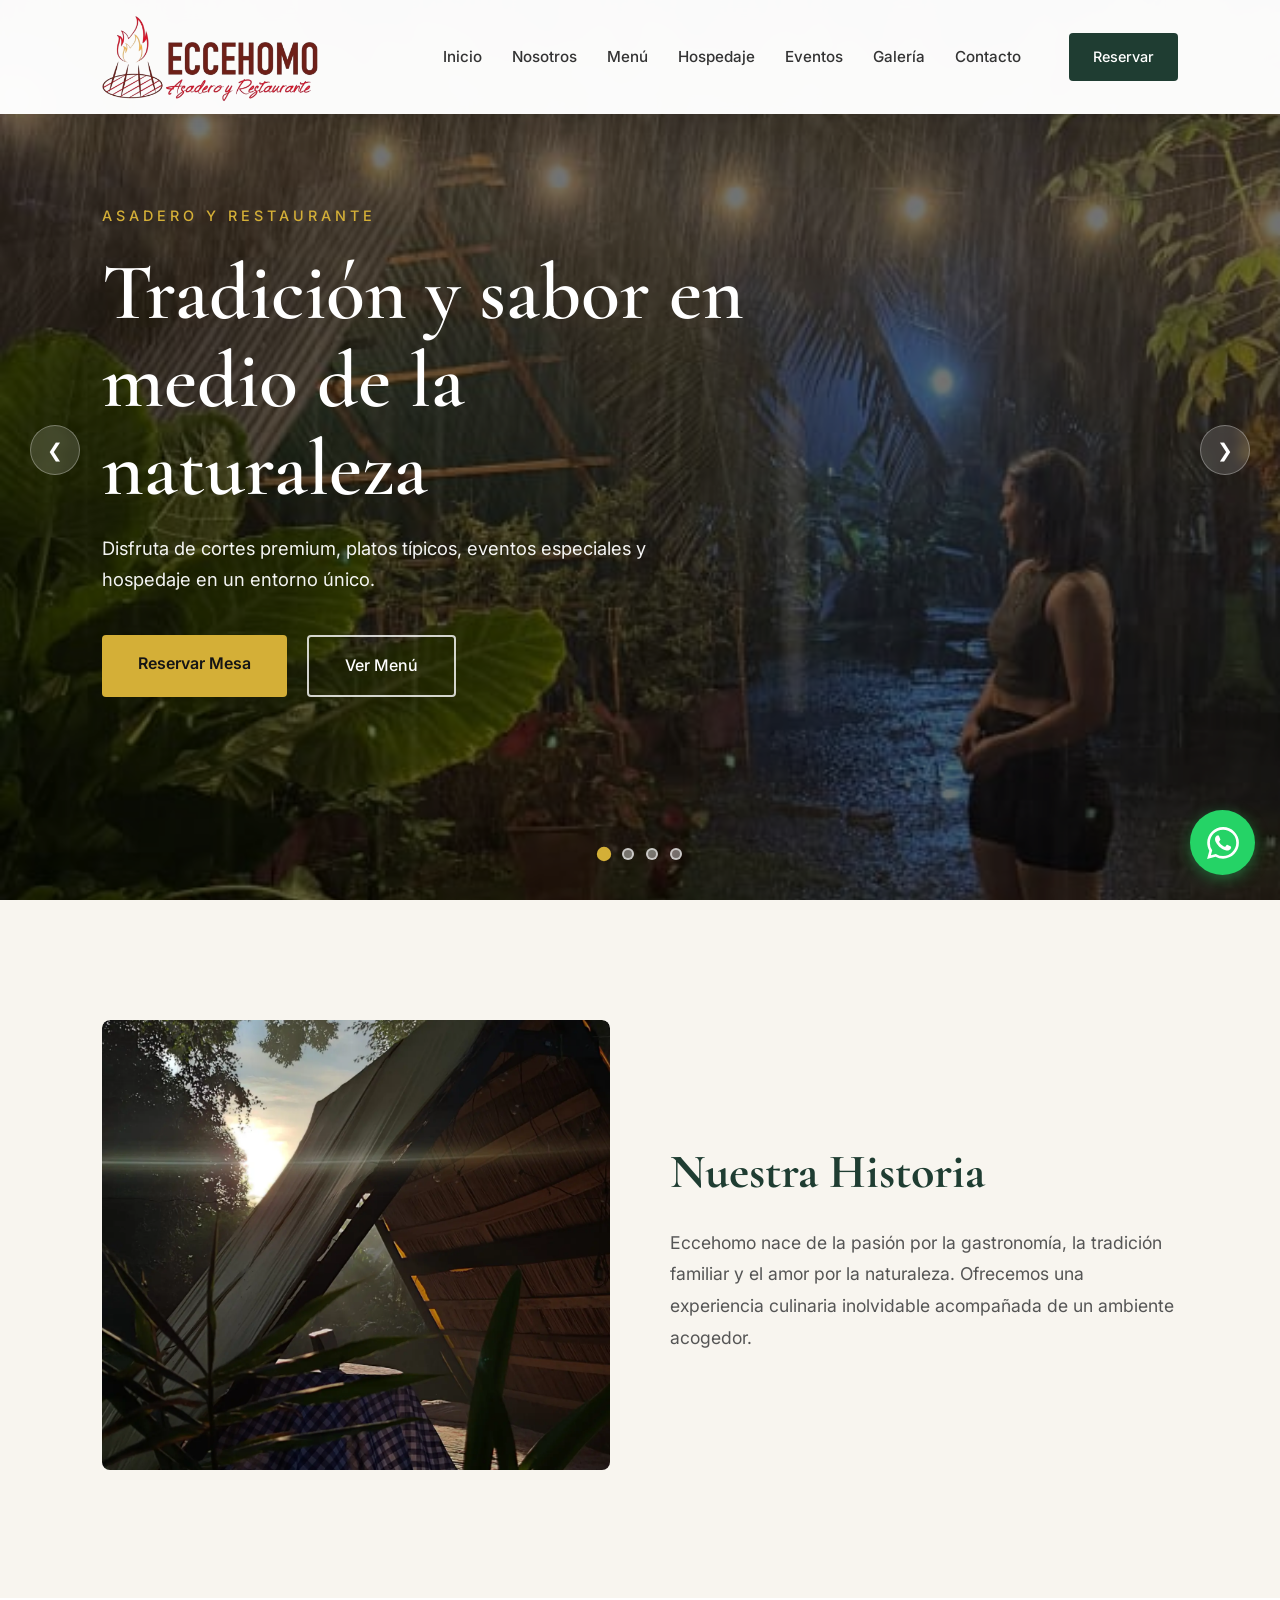
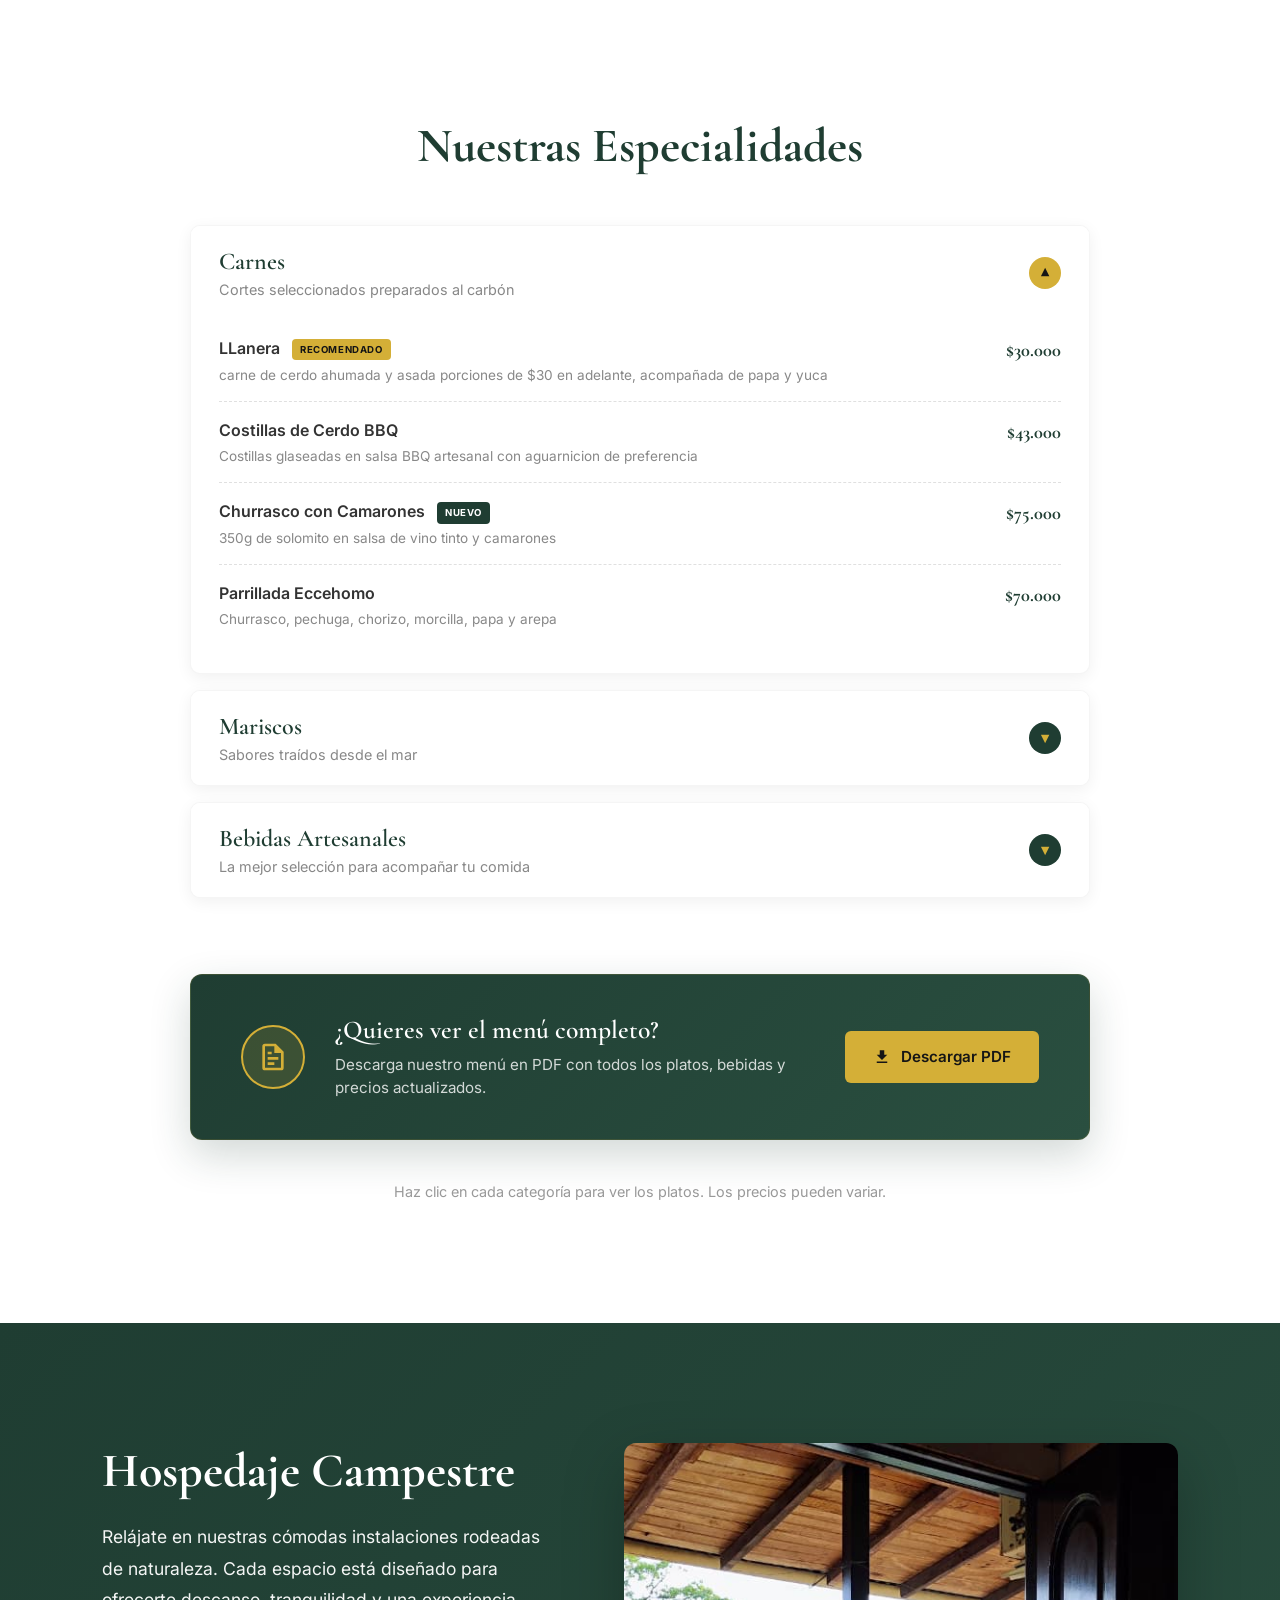
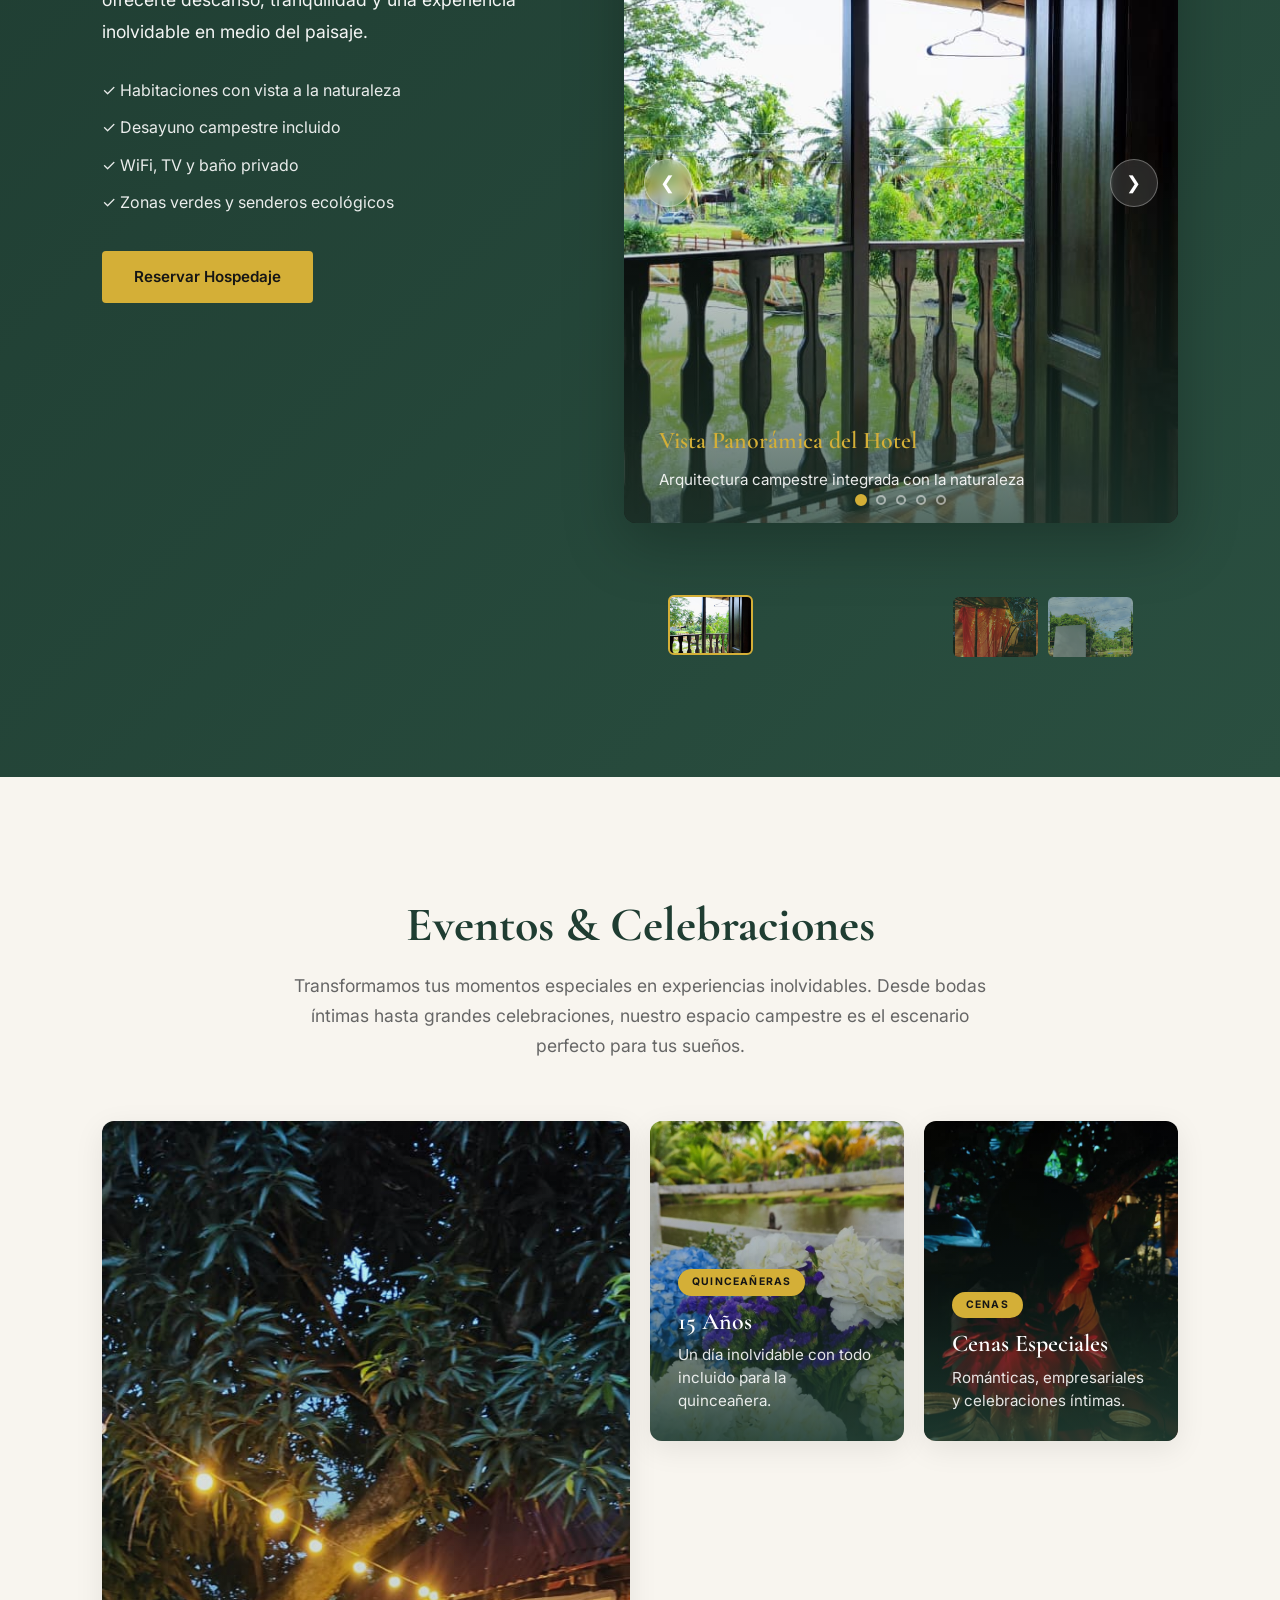
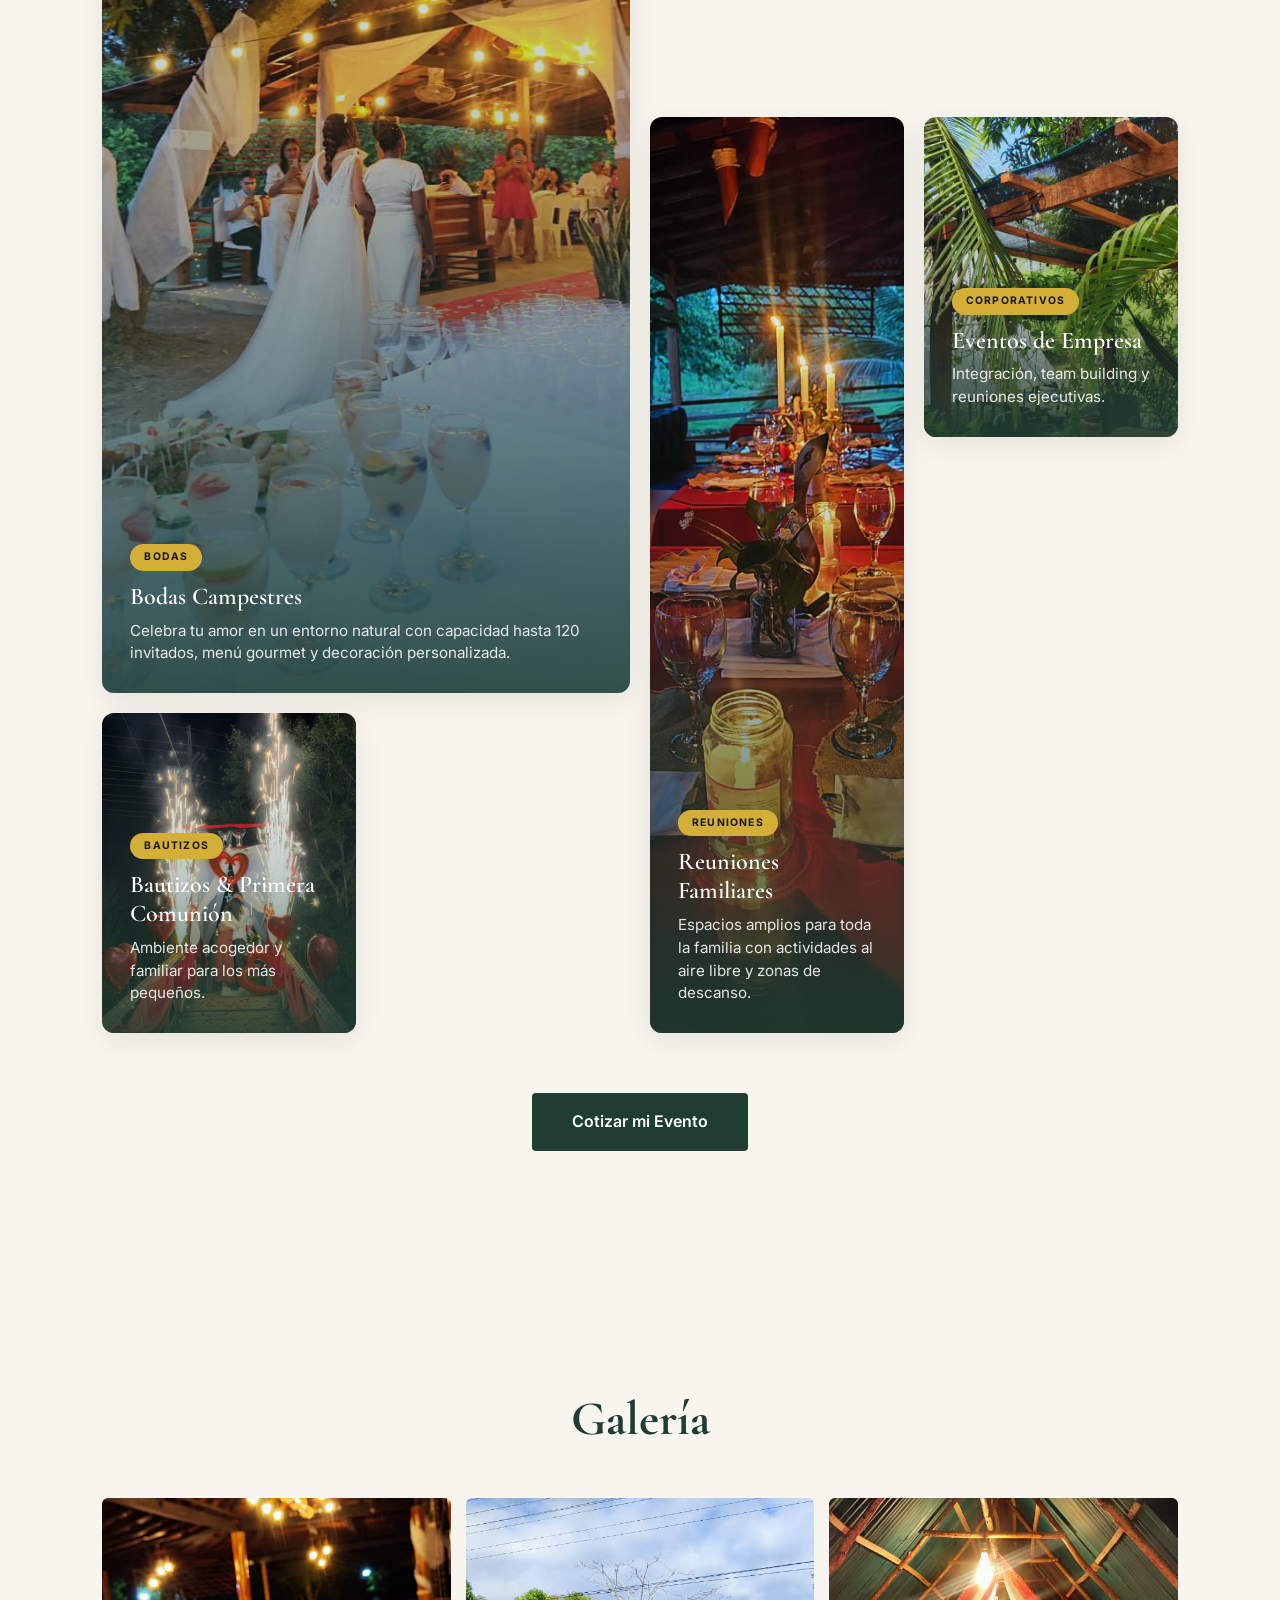
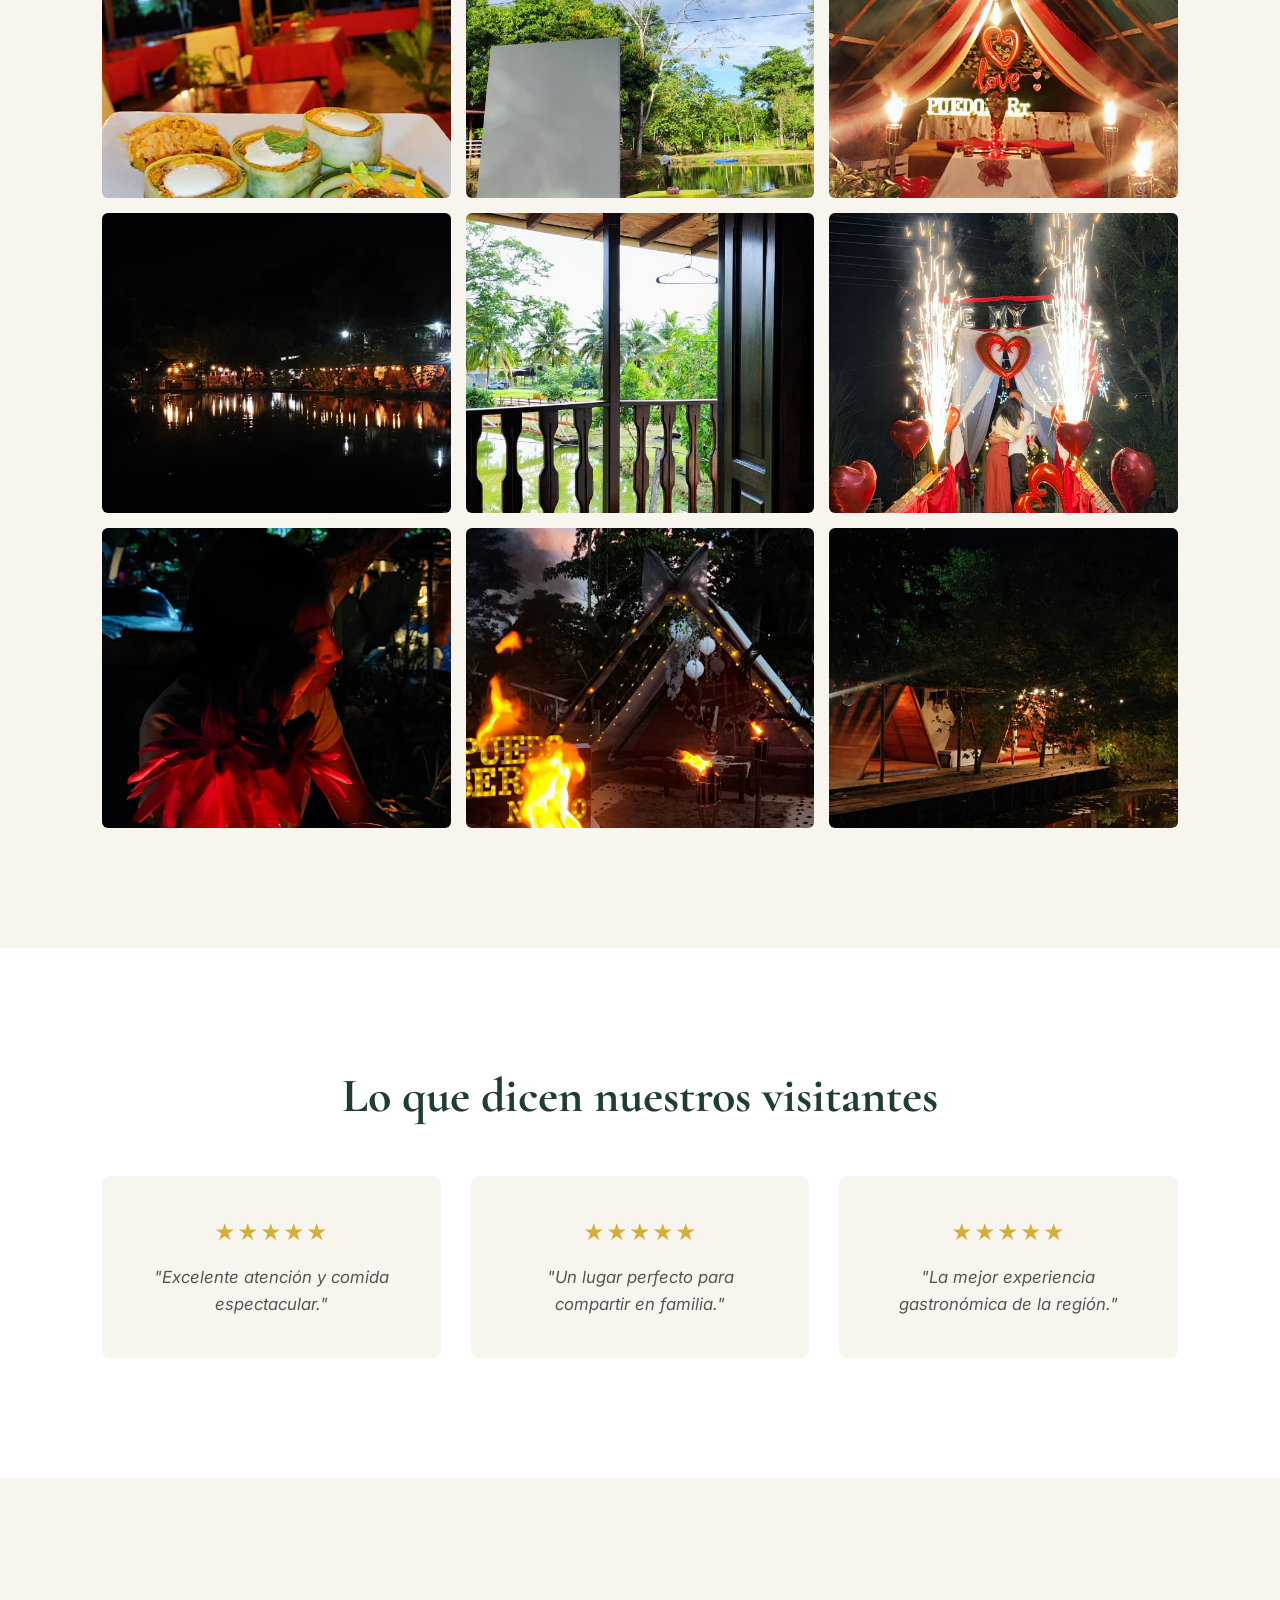
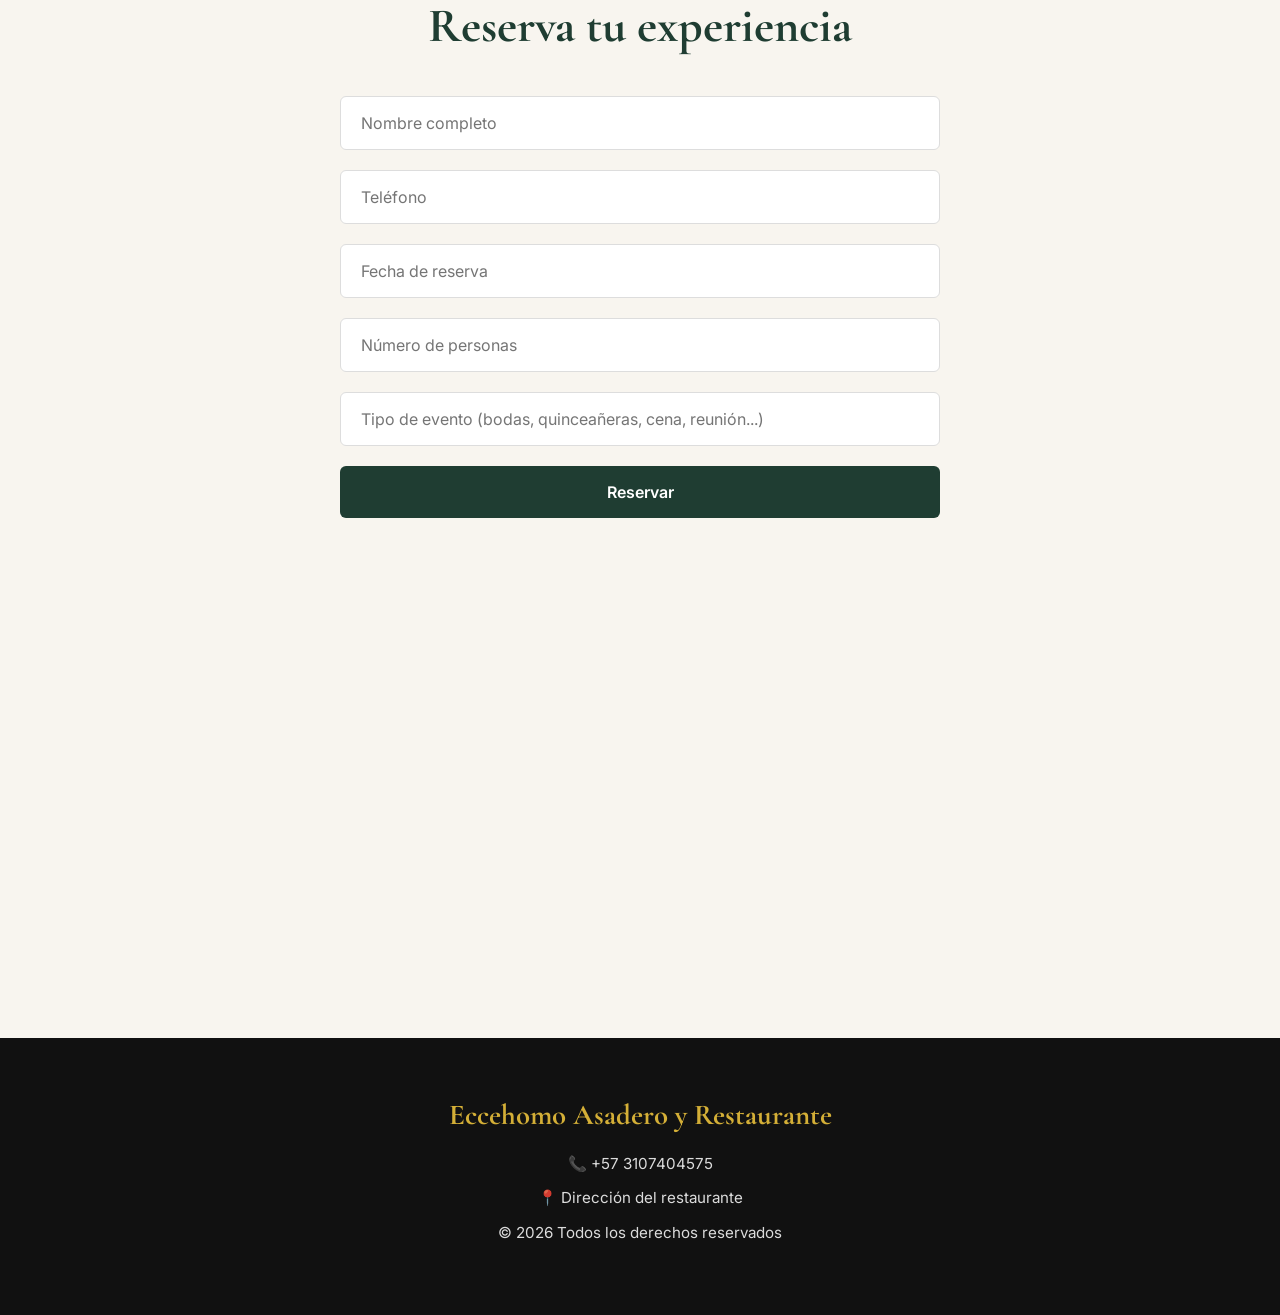
==== index.html @ f900ffe3 "incorporacion de complementos de dise;o" ====
<!DOCTYPE html>
<html lang="es">

<head>

    <meta charset="UTF-8">
    <meta name="viewport" content="width=device-width, initial-scale=1.0">

    <title>Eccehomo Asadero y Restaurante</title>

    <meta name="description" content="Restaurante campestre, hospedaje, eventos y gastronomía premium en Eccehomo.">

    <link rel="preconnect" href="https://fonts.googleapis.com">

    <link
        href="https://fonts.googleapis.com/css2?family=Cormorant+Garamond:wght@500;600;700&family=Inter:wght@300;400;500;600&display=swap"
        rel="stylesheet">

    <link rel="stylesheet" href="css/style.css">

    <base target="_blank">
</head>

<body>

    <header>

        <nav class="navbar">

            <div class="logo">
                <a href="index.html">
                <img src="imagenes/logo2.png" alt="Eccehomo">
            </div>

            <!-- Botón hamburguesa para móvil -->
            <button class="menu-toggle" id="menuToggle" aria-label="Abrir menú">
                <span></span>
                <span></span>
                <span></span>
            </button>

            <ul class="menu" id="menu">
                <li><a href="#inicio">Inicio</a></li>
                <li><a href="#nosotros">Nosotros</a></li>
                <li><a href="#menu-section">Menú</a></li>
                <li><a href="#hospedaje">Hospedaje</a></li>
                <li><a href="#eventos">Eventos</a></li> <!-- NUEVO -->
                <li><a href="#galeria">Galería</a></li>
                <li><a href="#contacto">Contacto</a></li>
            </ul>

            <a href="#reservas" class="btn-reserva">
                Reservar
            </a>

        </nav>

    </header>

    <section id="inicio" class="hero">

        <!-- Carrusel de fondo -->
        <div class="hero-carousel" id="heroCarousel">
            <div class="carousel-slide active" style="background-image: url('imagenes/stecy.jpeg');"></div>
            <div class="carousel-slide" style="background-image: url('imagenes/negocio_noche.jpeg');"></div>
            <div class="carousel-slide" style="background-image: url('imagenes/picni1.jpeg');"></div>
            <div class="carousel-slide" style="background-image: url('imagenes/picnic.jpeg');"></div>

            <!-- Overlay oscuro -->
            <div class="overlay"></div>

            <!-- Controles del carrusel -->
            <button class="carousel-control carousel-prev" id="carouselPrev" aria-label="Anterior">&#10094;</button>
            <button class="carousel-control carousel-next" id="carouselNext" aria-label="Siguiente">&#10095;</button>

            <!-- Indicadores (dots) -->
            <div class="carousel-dots" id="carouselDots"></div>
        </div>

        <div class="hero-content">

            <span>ASADERO Y RESTAURANTE</span>

            <h1>
                Tradición y sabor
                en medio de la naturaleza
            </h1>

            <p>
                Disfruta de cortes premium, platos típicos,
                eventos especiales y hospedaje en un entorno único.
            </p>

            <div class="hero-buttons">

                <a href="#reservas" class="btn-primary">
                    Reservar Mesa
                </a>

                <a href="#menu-section" class="btn-secondary">
                    Ver Menú
                </a>

            </div>

        </div>

    </section>

    <section id="nosotros" class="about reveal">

        <div class="container">

            <div class="about-image">
                <img src="imagenes/historia1.webp" alt="Instalaciones del restaurante Eccehomo">
            </div>

            <div class="about-text">

                <h2>Nuestra Historia</h2>

                <p>
                    Eccehomo nace de la pasión por la gastronomía,
                    la tradición familiar y el amor por la naturaleza.
                    Ofrecemos una experiencia culinaria inolvidable
                    acompañada de un ambiente acogedor.
                </p>

            </div>

        </div>

    </section>

    <section id="menu-section" class="specialties reveal">

        <h2>Nuestras Especialidades</h2>

        <div class="accordion-container">

            <!-- CARNES -->
            <div class="accordion-item active" data-accordion>
                <button class="accordion-header">
                    <div class="accordion-title-group">
                        <h3> Carnes</h3>
                        <p>Cortes seleccionados preparados al carbón</p>
                    </div>
                    <div class="accordion-icon">▼</div>
                </button>
                <div class="accordion-body">
                    <ul class="dish-list">
                        <li class="dish-item">
                            <div>
                                <span class="dish-name">LLanera <span
                                        class="badge recommended">Recomendado</span></span>
                                <span class="dish-desc">carne de cerdo ahumada y asada porciones de $30 en adelante, acompañada de papa y yuca</span>
                            </div>
                            <span class="dish-price">$30.000</span>
                        </li>
                        <li class="dish-item">
                            <div>
                                <span class="dish-name">Costillas de Cerdo BBQ</span>
                                <span class="dish-desc">Costillas glaseadas en salsa BBQ artesanal con aguarnicion de preferencia</span>
                            </div>
                            <span class="dish-price">$43.000</span>
                        </li>
                        <li class="dish-item">
                            <div>
                                <span class="dish-name">Churrasco con Camarones <span class="badge new">Nuevo</span></span>
                                <span class="dish-desc">350g de solomito en salsa de vino tinto y camarones</span>
                            </div>
                            <span class="dish-price">$75.000</span>
                        </li>
                        <li class="dish-item">
                            <div>
                                <span class="dish-name">Parrillada Eccehomo</span>
                                <span class="dish-desc">Churrasco, pechuga, chorizo, morcilla, papa y arepa</span>
                            </div>
                            <span class="dish-price">$70.000</span>
                        </li>
                    </ul>
                </div>
            </div>

            <!-- MARISCOS -->
            <div class="accordion-item" data-accordion>
                <button class="accordion-header">
                    <div class="accordion-title-group">
                        <h3> Mariscos</h3>
                        <p>Sabores traídos desde el mar</p>
                    </div>
                    <div class="accordion-icon">▼</div>
                </button>
                <div class="accordion-body">
                    <ul class="dish-list">
                        <li class="dish-item">
                            <div>
                                <span class="dish-name">Cazuela de Mariscos <span
                                        class="badge recommended">Recomendado</span></span>
                                <span class="dish-desc">Camarón, pulpo, calamares en salsa de coco y curry</span>
                            </div>
                            <span class="dish-price">$60.000</span>
                        </li>
                        <li class="dish-item">
                            <div>
                                <span class="dish-name">Mixtos del Mar</span>
                                <span class="dish-desc">Posta de pescado en salsa marinera acompañada con camaron</span>
                            </div>
                            <span class="dish-price">$69.000</span>
                        </li>
                        <li class="dish-item">
                            <div>
                                <span class="dish-name">Langosta con Camarones</span>
                                <span class="dish-desc">Langosta y camarones en salsa de ajo y hierbas</span>
                            </div>
                            <span class="dish-price">$105.000</span>
                        </li>
                    </ul>
                </div>
            </div>

            <!-- BEBIDAS -->
            <div class="accordion-item" data-accordion>
                <button class="accordion-header">
                    <div class="accordion-title-group">
                        <h3> Bebidas Artesanales</h3>
                        <p>La mejor selección para acompañar tu comida</p>
                    </div>
                    <div class="accordion-icon">▼</div>
                </button>
                <div class="accordion-body">
                    <ul class="dish-list">
                        <li class="dish-item">
                            <div>
                                <span class="dish-name">Limonada de Hierbabuena <span
                                        class="badge new">Nuevo</span></span>
                                <span class="dish-desc">Limón, hierbabuena fresca y con un toque citrico</span>
                            </div>
                            <span class="dish-price">$13.000</span>
                        </li>
                        <li class="dish-item">
                            <div>
                                <span class="dish-name">Jarra de Sangría Eccehomo</span>
                                <span class="dish-desc">Vino tinto, frutas tropicales y toque de canela</span>
                            </div>
                            <span class="dish-price">$60.000</span>
                        </li>
                        <li class="dish-item">
                            <div>
                                <span class="dish-name">Piña Colada</span>
                                <span class="dish-desc">coctel tropical con piña y crema de coco</span>
                            </div>
                            <span class="dish-price">$30.000</span>
                        </li>
                        <li class="dish-item">
                            <div>
                                <span class="dish-name">Jugo Natural en Agua / Leche</span>
                                <span class="dish-desc">Mora, lulo, maracuyá o mango</span>
                            </div>
                            <span class="dish-price">$10.000</span>
                        </li>
                    </ul>
                </div>
            </div>
                  <!-- DESCARGAR MENÚ PDF -->
        <div class="menu-download">
            <div class="menu-download-icon">
                <svg viewBox="0 0 24 24" xmlns="http://www.w3.org/2000/svg">
                    <path fill="currentColor" d="M14 2H6a2 2 0 0 0-2 2v16a2 2 0 0 0 2 2h12a2 2 0 0 0 2-2V8l-6-6zm4 18H6V4h7v5h5v11z"/>
                    <path fill="currentColor" d="M8 12h8v2H8zm0 4h5v2H8zm0-8h3v2H8z"/>
                </svg>
            </div>
            <div class="menu-download-text">
                <h3>¿Quieres ver el menú completo?</h3>
                <p>Descarga nuestro menú en PDF con todos los platos, bebidas y precios actualizados.</p>
            </div>
            <a href="documentos/Menú de comida_merged.pdf" class="btn-download" download>
                <svg viewBox="0 0 24 24" xmlns="http://www.w3.org/2000/svg">
                    <path fill="currentColor" d="M19 9h-4V3H9v6H5l7 7 7-7zM5 18v2h14v-2H5z"/>
                </svg>
                Descargar PDF
            </a>
        </div>

        <p class="menu-note"> Haz clic en cada categoría para ver los platos. Los precios pueden variar.</p>


        </div>
          
    </section>

    <section id="hospedaje" class="lodging reveal">

        <div class="lodging-content">

            <div class="lodging-text">
                <h2>Hospedaje Campestre</h2>
                <p>
                    Relájate en nuestras cómodas instalaciones rodeadas de naturaleza.
                    Cada espacio está diseñado para ofrecerte descanso, tranquilidad y una
                    experiencia inolvidable en medio del paisaje.
                </p>
                <ul class="lodging-features">
                    <li>✓ Habitaciones con vista a la naturaleza</li>
                    <li>✓ Desayuno campestre incluido</li>
                    <li>✓ WiFi, TV y baño privado</li>
                    <li>✓ Zonas verdes y senderos ecológicos</li>
                </ul>
                <a href="#reservas" class="btn-lodging">Reservar Hospedaje</a>
            </div>

            <!-- CARRUSEL DE HOSPEDAJE -->
            <div class="lodging-carousel-wrap">
                <div class="lodging-carousel" id="lodgingCarousel">

                    <div class="lodging-slide active" style="background-image: url('imagenes/cuarto.jpeg');">
                        <div class="lodging-caption">
                            <h4>Vista Panorámica del Hotel</h4>
                            <p>Arquitectura campestre integrada con la naturaleza</p>
                        </div>
                    </div>

                    <div class="lodging-slide" style="background-image: url('imagenes/hospedaje2.jpg');">
                        <div class="lodging-caption">
                            <h4>Habitación Suite Principal</h4>
                            <p>Cama king size, balcón privado y vista a la montaña</p>
                        </div>
                    </div>

                    <div class="lodging-slide" style="background-image: url('imagenes/hospedaje3.jpg');">
                        <div class="lodging-caption">
                            <h4>Habitación Doble Estándar</h4>
                            <p>Perfecta para familias, con dos camas matrimoniales</p>
                        </div>
                    </div>

                    <div class="lodging-slide" style="background-image: url('imagenes/picni1.jpeg');">
                        <div class="lodging-caption">
                            <h4>Zonas Comunes</h4>
                            <p>Salón de descanso con chimenea y vistas al jardín</p>
                        </div>
                    </div>

                    <div class="lodging-slide" style="background-image: url('imagenes/cuadro.jpeg');">
                        <div class="lodging-caption">
                            <h4>Jardines y Exteriores</h4>
                            <p>1500 m² de zonas verdes para caminar y relajarse</p>
                        </div>
                    </div>

                </div>

                <!-- Controles -->
                <button class="lodging-ctrl lodging-prev" id="lodgingPrev" aria-label="Anterior">&#10094;</button>
                <button class="lodging-ctrl lodging-next" id="lodgingNext" aria-label="Siguiente">&#10095;</button>

                <!-- Dots -->
                <div class="lodging-dots" id="lodgingDots"></div>
            </div>

            <!-- Miniaturas -->
            <div class="lodging-thumbs" id="lodgingThumbs"></div>

        </div>

    </section>
    <section id="eventos" class="events reveal">

        <div class="events-header">
            <h2>Eventos & Celebraciones</h2>
            <p>
                Transformamos tus momentos especiales en experiencias inolvidables.
                Desde bodas íntimas hasta grandes celebraciones, nuestro espacio campestre
                es el escenario perfecto para tus sueños.
            </p>
        </div>

        <div class="events-grid">

            <!-- BODAS (grande) -->
            <div class="event-card large">
                <img src="imagenes/boda2.jpeg" alt="Boda campestre en Eccehomo">
                <div class="event-overlay">
                    <span class="event-tag">Bodas</span>
                    <h3>Bodas Campestres</h3>
                    <p>Celebra tu amor en un entorno natural con capacidad hasta 120 invitados, menú gourmet y
                        decoración personalizada.</p>
                </div>
            </div>

            <!-- QUINCEAÑERAS -->
            <div class="event-card">
                <img src="imagenes/bodas.jpeg" alt="Quinceañera en Eccehomo">
                <div class="event-overlay">
                    <span class="event-tag">Quinceañeras</span>
                    <h3>15 Años</h3>
                    <p>Un día inolvidable con todo incluido para la quinceañera.</p>
                </div>
            </div>

            <!-- CENAS -->
            <div class="event-card">
                <img src="imagenes/cenas.jpeg" alt="Cena especial en Eccehomo">
                <div class="event-overlay">
                    <span class="event-tag">Cenas</span>
                    <h3>Cenas Especiales</h3>
                    <p>Románticas, empresariales y celebraciones íntimas.</p>
                </div>
            </div>

            <!-- REUNIONES (alta) -->
            <div class="event-card tall">
                <img src="imagenes/cena2.jpeg" alt="Reunión familiar en Eccehomo">
                <div class="event-overlay">
                    <span class="event-tag">Reuniones</span>
                    <h3>Reuniones Familiares</h3>
                    <p>Espacios amplios para toda la familia con actividades al aire libre y zonas de descanso.</p>
                </div>
            </div>

            <!-- CORPORATIVOS -->
            <div class="event-card">
                <img src="imagenes/sonas comunes.jpeg" alt="Evento corporativo en Eccehomo">
                <div class="event-overlay">
                    <span class="event-tag">Corporativos</span>
                    <h3>Eventos de Empresa</h3>
                    <p>Integración, team building y reuniones ejecutivas.</p>
                </div>
            </div>

            <!-- BAUTIZOS -->
            <div class="event-card">
                <img src="imagenes/puente.jpeg" alt="Bautizo en Eccehomo">
                <div class="event-overlay">
                    <span class="event-tag">Bautizos</span>
                    <h3>Bautizos & Primera Comunión</h3>
                    <p>Ambiente acogedor y familiar para los más pequeños.</p>
                </div>
            </div>

        </div>

        <div class="event-cta">
            <a href="#reservas">Cotizar mi Evento</a>
        </div>

    </section>
    <section id="galeria" class="gallery reveal">

    <h2>Galería</h2>

    <div class="gallery-grid">

        <img src="imagenes/palto.jpeg" alt="Plato del restaurante" data-index="0">
        <img src="imagenes/cuadro.jpeg" alt="Sona verde" data-index="1">
        <img src="imagenes/casa.jpeg" alt="que nunca te falten las citas" data-index="2">
        <img src="imagenes/negocio_noche.jpeg" alt="restaurante por la noche" data-index="3">
        <img src="imagenes/cuarto.jpeg" alt="vista desde nuestros cuartos" data-index="4">
        <img src="imagenes/puente.jpeg" alt="pedida de mano" data-index="5">
        <img src="imagenes/cenas.jpeg" alt="cita perfecta con quien quieres" data-index="6">
        <img src ="imagenes/antorchas.jpeg" alt="Decoración con antorchas" data-index="7">
        <img src ="imagenes/picnic.jpeg" alt="que nunca falcen las citas romanticas" data-index="8">

    </div>

</section>

    <section class="testimonials reveal">

        <h2>Lo que dicen nuestros visitantes</h2>

        <div class="cards">

            <div class="testimonial">
                <div class="stars"></div>
                <p>"Excelente atención y comida espectacular."</p>
            </div>

            <div class="testimonial">
                <div class="stars"></div>
                <p>"Un lugar perfecto para compartir en familia."</p>
            </div>

            <div class="testimonial">
                <div class="stars"></div>
                <p>"La mejor experiencia gastronómica de la región."</p>
            </div>

        </div>

    </section>

    <section id="reservas" class="reservation">

    <h2>Reserva tu experiencia</h2>

    <form>

        <input type="text" name="nombre" placeholder="Nombre completo" required>

        <input type="tel" name="telefono" placeholder="Teléfono" required>

        <input type="text" name="fecha" placeholder="Fecha de reserva" onfocus="(this.type='date')" onblur="if(!this.value) this.type='text'" required>

        <input type="number" name="personas" placeholder="Número de personas" min="1" required>

        <!-- NUEVO CAMPO: Tipo de evento -->
        <input type="text" name="evento" placeholder="Tipo de evento (bodas, quinceañeras, cena, reunión...)">

        <button type="submit">
            Reservar
        </button>

    </form>

</section>

    <section class="map">

        <iframe
            src="https://www.google.com/maps/embed?pb=!1m18!1m12!1m3!1d3923.6496350355444!2d-76.6552982!3d8.0486397!2m3!1f0!2f0!3f0!3m2!1i1024!2i768!4f13.1!3m3!1m2!1s0x8e506fab68430dc3%3A0x20cceb71197f377c!2sRestaurante%20Eccehomo%20el%20lago!5e0!3m2!1ses-419!2sco!4v1722400000000"
            allowfullscreen loading="lazy" referrerpolicy="no-referrer-when-downgrade">
        </iframe>

    </section>

    <footer id="contacto">

        <h3>Eccehomo Asadero y Restaurante</h3>

        <p>📞 +57 3107404575</p>

        <p>📍 Dirección del restaurante</p>

        <p>&copy; 2026 Todos los derechos reservados</p>

    </footer>

    <a href="https://wa.me/573107404575" class="whatsapp" target="_blank" rel="noopener noreferrer"
        aria-label="Contactar por WhatsApp">
        <svg viewBox="0 0 24 24" xmlns="http://www.w3.org/2000/svg">
            <path fill="currentColor"
                d="M17.472 14.382c-.297-.149-1.758-.867-2.03-.967-.273-.099-.471-.148-.67.15-.197.297-.767.966-.94 1.164-.173.199-.347.223-.644.075-.297-.15-1.255-.463-2.39-1.475-.883-.788-1.48-1.761-1.653-2.059-.173-.297-.018-.458.13-.606.134-.133.298-.347.446-.52.149-.174.198-.298.298-.497.099-.198.05-.371-.025-.52-.075-.149-.669-1.612-.916-2.207-.242-.579-.487-.5-.669-.51-.173-.008-.371-.01-.57-.01-.198 0-.52.074-.792.372-.272.297-1.04 1.016-1.04 2.479 0 1.462 1.065 2.875 1.213 3.074.149.198 2.096 3.2 5.077 4.487.709.306 1.262.489 1.694.625.712.227 1.36.195 1.871.118.571-.085 1.758-.719 2.006-1.413.248-.694.248-1.289.173-1.413-.074-.124-.272-.198-.57-.347m-5.421 7.403h-.004a9.87 9.87 0 01-5.031-1.378l-.361-.214-3.741.982.998-3.648-.235-.374a9.86 9.86 0 01-1.51-5.26c.001-5.45 4.436-9.884 9.888-9.884 2.64 0 5.122 1.03 6.988 2.898a9.825 9.825 0 012.893 6.994c-.003 5.45-4.437 9.884-9.885 9.884m8.413-18.297A11.815 11.815 0 0012.05 0C5.495 0 .16 5.335.157 11.892c0 2.096.547 4.142 1.588 5.945L.057 24l6.305-1.654a11.882 11.882 0 005.683 1.448h.005c6.554 0 11.89-5.335 11.893-11.893a11.821 11.821 0 00-3.48-8.413z" />
        </svg>
    </a>
    <!-- LIGHTBOX - GALERÍA PANTALLA COMPLETA -->
<div class="lightbox-overlay" id="lightbox">

    <button class="lightbox-close" id="lightboxClose" aria-label="Cerrar galería">&times;</button>

    <button class="lightbox-nav lightbox-prev" id="lightboxPrev" aria-label="Imagen anterior">&#10094;</button>
    <button class="lightbox-nav lightbox-next" id="lightboxNext" aria-label="Imagen siguiente">&#10095;</button>

    <div class="lightbox-img-wrap">
        <img class="lightbox-img" id="lightboxImg" src="" alt="">
    </div>

    <div class="lightbox-caption" id="lightboxCaption"></div>
    <div class="lightbox-counter" id="lightboxCounter">1 / 6</div>

</div>

    <script src="js/main.js"></script>

</body>

</html>
---- css/style.css ----
/* ============================================
   ECCEHOMO ASADERO Y RESTAURANTE - CSS
   ============================================ */

/* ---------- Variables ---------- */
:root {
  --primary: #1F3D32;
  --gold: #D4AF37;
  --light: #F8F5EF;
  --dark: #151515;
}

/* ---------- Reset ---------- */
* {
  margin: 0;
  padding: 0;
  box-sizing: border-box;
}

body {
  font-family: Inter, sans-serif;
  background: var(--light);
  color: #333;
  line-height: 1.6;
  overflow-x: hidden;
}

/* ---------- Logo ---------- */
.logo {
  display: flex;
  align-items: center;
}

.logo img {
  width: auto;
  height: 90px;
  object-fit: contain;
  display: block;
  transition: height 0.3s ease;
}

/* ---------- Tipografía ---------- */
h1, h2, h3 {
  font-family: 'Cormorant Garamond', serif;
  line-height: 1.2;
}

h2 {
  font-size: 3rem;
  color: var(--primary);
  text-align: center;
  margin-bottom: 10px;
}

/* ---------- Navegación ---------- */
.navbar {
  position: fixed;
  top: 0;
  width: 100%;
  display: flex;
  justify-content: space-between;
  align-items: center;
  padding: 12px 8%;
  background: rgba(255, 255, 255, 0.98);
  backdrop-filter: blur(10px);
  z-index: 1000;
  box-shadow: 0 2px 20px rgba(0, 0, 0, 0.08);
}

.menu {
  display: flex;
  gap: 30px;
  list-style: none;
}

.menu a {
  text-decoration: none;
  color: #333;
  font-weight: 500;
  font-size: 0.95rem;
  position: relative;
  transition: color 0.3s ease;
}

.menu a::after {
  content: '';
  position: absolute;
  bottom: -5px;
  left: 0;
  width: 0;
  height: 2px;
  background: var(--gold);
  transition: width 0.3s ease;
}

.menu a:hover {
  color: var(--primary);
}

.menu a:hover::after {
  width: 100%;
}

/* Botón hamburguesa */
.menu-toggle {
  display: none;
  flex-direction: column;
  justify-content: space-around;
  width: 30px;
  height: 24px;
  background: transparent;
  border: none;
  cursor: pointer;
  padding: 0;
  z-index: 1100;
}

.menu-toggle span {
  width: 100%;
  height: 2px;
  background: var(--primary);
  transition: all 0.3s ease;
  border-radius: 2px;
}

.menu-toggle.active span:nth-child(1) {
  transform: rotate(45deg) translate(5px, 5px);
}

.menu-toggle.active span:nth-child(2) {
  opacity: 0;
}

.menu-toggle.active span:nth-child(3) {
  transform: rotate(-45deg) translate(7px, -6px);
}

/* Botón reserva en navbar */
.btn-reserva {
  background: var(--primary);
  color: white;
  padding: 12px 24px;
  text-decoration: none;
  font-weight: 500;
  font-size: 0.9rem;
  border-radius: 4px;
  transition: all 0.3s ease;
}

.btn-reserva:hover {
  background: var(--gold);
  color: var(--dark);
}

/* ---------- Hero con Carrusel ---------- */
.hero {
  height: 100vh;
  display: flex;
  align-items: center;
  position: relative;
  overflow: hidden;
}

/* Contenedor del carrusel */
.hero-carousel {
  position: absolute;
  inset: 0;
  z-index: 1;
}

/* Cada slide */
.carousel-slide {
  position: absolute;
  inset: 0;
  background-position: center center;
  background-size: cover;
  opacity: 0;
  transform: scale(1.05);
  transition: opacity 1.2s ease-in-out, transform 8s ease-out;
}

.carousel-slide.active {
  opacity: 1;
  transform: scale(1);
}

/* Overlay oscuro */
.overlay {
  position: absolute;
  inset: 0;
  background: rgba(0, 0, 0, 0.55);
  z-index: 2;
}

/* Controles del carrusel */
.carousel-control {
  position: absolute;
  top: 50%;
  transform: translateY(-50%);
  z-index: 4;
  background: rgba(255, 255, 255, 0.15);
  border: 1px solid rgba(255, 255, 255, 0.3);
  color: white;
  width: 50px;
  height: 50px;
  border-radius: 50%;
  cursor: pointer;
  font-size: 1.2rem;
  display: flex;
  align-items: center;
  justify-content: center;
  transition: all 0.3s ease;
  backdrop-filter: blur(4px);
}

.carousel-control:hover {
  background: rgba(212, 175, 55, 0.8);
  border-color: var(--gold);
  color: var(--dark);
}

.carousel-prev {
  left: 30px;
}

.carousel-next {
  right: 30px;
}

/* Indicadores (dots) */
.carousel-dots {
  position: absolute;
  bottom: 40px;
  left: 50%;
  transform: translateX(-50%);
  z-index: 4;
  display: flex;
  gap: 12px;
}

.carousel-dot {
  width: 12px;
  height: 12px;
  border-radius: 50%;
  background: rgba(255, 255, 255, 0.4);
  border: 2px solid rgba(255, 255, 255, 0.6);
  cursor: pointer;
  transition: all 0.3s ease;
}

.carousel-dot.active {
  background: var(--gold);
  border-color: var(--gold);
  transform: scale(1.2);
}

.carousel-dot:hover {
  background: rgba(255, 255, 255, 0.8);
}

/* Contenido del hero */
.hero-content {
  position: relative;
  z-index: 3;
  max-width: 700px;
  margin-left: 8%;
  color: white;
}

.hero-content span {
  font-size: 0.9rem;
  letter-spacing: 4px;
  text-transform: uppercase;
  color: var(--gold);
  font-weight: 500;
}

.hero h1 {
  font-size: 5rem;
  margin: 20px 0;
  font-weight: 600;
  line-height: 1.1;
}

.hero-content > p {
  font-size: 1.15rem;
  line-height: 1.7;
  margin-bottom: 40px;
  opacity: 0.95;
  max-width: 550px;
}

.hero-buttons {
  display: flex;
  gap: 20px;
  flex-wrap: wrap;
}

.btn-primary {
  background: var(--gold);
  padding: 16px 36px;
  color: var(--dark);
  text-decoration: none;
  font-weight: 600;
  border-radius: 4px;
  transition: all 0.3s ease;
  display: inline-block;
}

.btn-primary:hover {
  background: #c4a030;
  transform: translateY(-2px);
  box-shadow: 0 8px 25px rgba(212, 175, 55, 0.3);
}

.btn-secondary {
  border: 2px solid rgba(255, 255, 255, 0.8);
  padding: 16px 36px;
  color: white;
  text-decoration: none;
  font-weight: 500;
  border-radius: 4px;
  transition: all 0.3s ease;
  display: inline-block;
}

.btn-secondary:hover {
  background: white;
  color: var(--dark);
  transform: translateY(-2px);
}

/* ---------- Secciones ---------- */
.about,
.specialties,
.gallery,
.testimonials,
.reservation,
.lodging {
  padding: 120px 8%;
}

.container {
  display: flex;
  align-items: center;
  gap: 60px;
  max-width: 1200px;
  margin: 0 auto;
}

/* ---------- About ---------- */
.about-image {
  flex: 1;
  overflow: hidden;
  border-radius: 8px;
}

.about-image img {
  width: 100%;
  height: 450px;
  object-fit: cover;
  border-radius: 8px;
  transition: transform 0.5s ease;
}

.about-image:hover img {
  transform: scale(1.03);
}

.about-text {
  flex: 1;
}

.about-text h2 {
  text-align: left;
  margin-bottom: 25px;
}

.about-text p {
  font-size: 1.1rem;
  line-height: 1.8;
  color: #555;
}

/* ---------- Especialidades ---------- */
.specialties {
  background: white;
}

.specialties h2 {
  margin-bottom: 20px;
}

.cards {
  display: grid;
  grid-template-columns: repeat(auto-fit, minmax(280px, 1fr));
  gap: 30px;
  margin-top: 50px;
  max-width: 1200px;
  margin-left: auto;
  margin-right: auto;
}

.card {
  background: white;
  padding: 40px;
  box-shadow: 0 10px 30px rgba(0, 0, 0, 0.08);
  border-radius: 8px;
  text-align: center;
  transition: all 0.3s ease;
  border-bottom: 3px solid transparent;
}

.card:hover {
  transform: translateY(-8px);
  box-shadow: 0 20px 40px rgba(0, 0, 0, 0.12);
  border-bottom-color: var(--gold);
}

.card h3 {
  font-size: 1.6rem;
  color: var(--primary);
  margin-bottom: 15px;
}

.card p {
  color: #666;
  line-height: 1.6;
}

/* ---------- Hospedaje ---------- */
.lodging {
  background: linear-gradient(135deg, var(--primary) 0%, #2a4f40 100%);
  color: white;
}

.lodging h2 {
  color: white;
  text-align: left;
  margin-bottom: 20px;
}

.lodging p {
  font-size: 1.1rem;
  line-height: 1.8;
  opacity: 0.95;
}

.lodging img {
  width: 100%;
  max-width: 500px;
  border-radius: 8px;
  box-shadow: 0 20px 40px rgba(0, 0, 0, 0.2);
}

/* ---------- Galería ---------- */
.gallery-grid {
  display: grid;
  grid-template-columns: repeat(3, 1fr);
  gap: 15px;
  margin-top: 50px;
  max-width: 1200px;
  margin-left: auto;
  margin-right: auto;
}

.gallery-grid img {
  width: 100%;
  height: 300px;
  object-fit: cover;
  border-radius: 6px;
  transition: all 0.4s ease;
  cursor: pointer;
}

.gallery-grid img:hover {
  transform: scale(1.03);
  box-shadow: 0 10px 30px rgba(0, 0, 0, 0.15);
}

/* ---------- Testimonios ---------- */
.testimonials {
  background: white;
}

.testimonial {
  background: var(--light);
  padding: 40px;
  border-radius: 8px;
  text-align: center;
  transition: all 0.3s ease;
}

.testimonial:hover {
  transform: translateY(-5px);
  box-shadow: 0 15px 35px rgba(0, 0, 0, 0.08);
}

/* Estrellas CSS */
.stars {
  display: flex;
  justify-content: center;
  gap: 4px;
  margin-bottom: 15px;
}

.stars::before {
  content: '\2605\2605\2605\2605\2605';
  color: var(--gold);
  font-size: 1.3rem;
  letter-spacing: 2px;
}

.testimonial p {
  font-style: italic;
  color: #555;
  line-height: 1.6;
  font-size: 1.05rem;
}

/* ---------- Reservas ---------- */
.reservation {
  background: var(--light);
}

.reservation h2 {
  margin-bottom: 40px;
}

.reservation form {
  max-width: 600px;
  margin: auto;
  display: flex;
  flex-direction: column;
  gap: 20px;
}

input {
  padding: 16px 20px;
  border: 1px solid #ddd;
  border-radius: 6px;
  font-family: Inter, sans-serif;
  font-size: 1rem;
  background: white;
  transition: border-color 0.3s ease, box-shadow 0.3s ease;
}

input[type="date"] {
  min-height: 56px;
  font-family: inherit;
  color: #333;
}

/* Alinear contenido en campos de fecha en iOS/Safari */
input[type="date"]::-webkit-datetime-edit {
  display: inline-flex;
  align-items: center;
  height: 100%;
  padding: 0;
}

input:focus {
  outline: none;
  border-color: var(--gold);
  box-shadow: 0 0 0 3px rgba(212, 175, 55, 0.15);
}

button[type="submit"] {
  background: var(--primary);
  color: white;
  border: none;
  padding: 16px;
  cursor: pointer;
  font-family: Inter, sans-serif;
  font-size: 1rem;
  font-weight: 600;
  border-radius: 6px;
  transition: all 0.3s ease;
}

button[type="submit"]:hover {
  background: var(--gold);
  color: var(--dark);
  transform: translateY(-2px);
  box-shadow: 0 8px 25px rgba(31, 61, 50, 0.2);
}

/* ---------- Mapa ---------- */
.map {
  line-height: 0;
}

.map iframe {
  width: 100%;
  height: 400px;
  border: none;
  filter: grayscale(30%);
  transition: filter 0.3s ease;
}

.map iframe:hover {
  filter: grayscale(0%);
}

/* ---------- Footer ---------- */
footer {
  background: #111;
  color: white;
  padding: 60px 20px;
  text-align: center;
}

footer h3 {
  font-size: 1.8rem;
  margin-bottom: 20px;
  color: var(--gold);
}

footer p {
  margin: 10px 0;
  opacity: 0.85;
  font-size: 0.95rem;
}

/* ---------- WhatsApp ---------- */
.whatsapp {
  position: fixed;
  bottom: 25px;
  right: 25px;
  width: 65px;
  height: 65px;
  border-radius: 50%;
  background: #25D366;
  display: flex;
  justify-content: center;
  align-items: center;
  text-decoration: none;
  color: white;
  box-shadow: 0 4px 15px rgba(37, 211, 102, 0.4);
  transition: all 0.3s ease;
  z-index: 999;
}

.whatsapp:hover {
  transform: scale(1.1);
  box-shadow: 0 6px 25px rgba(37, 211, 102, 0.5);
}

.whatsapp svg {
  width: 32px;
  height: 32px;
}

/* ---------- Animación Scroll Reveal ---------- */
.reveal {
  opacity: 0;
  transform: translateY(50px);
  transition: all 0.8s ease-out;
}

.reveal.active {
  opacity: 1;
  transform: translateY(0);
}

/* ============================================
   RESPONSIVE
   ============================================ */

@media (max-width: 768px) {

  .logo img {
    height: 70px;
  }

  .menu {
    position: fixed;
    top: 0;
    right: -100%;
    width: 70%;
    height: 100vh;
    background: white;
    flex-direction: column;
    align-items: center;
    justify-content: center;
    gap: 35px;
    transition: right 0.4s ease;
    box-shadow: -5px 0 30px rgba(0, 0, 0, 0.1);
    z-index: 1000;
  }

  .menu.active {
    right: 0;
  }

  .menu a {
    font-size: 1.2rem;
  }

  .menu-toggle {
    display: flex;
  }

  .btn-reserva {
    display: none;
  }

  .hero h1 {
    font-size: 2.8rem;
  }

  .hero-content {
    margin-left: 5%;
    margin-right: 5%;
    max-width: 100%;
  }

  .carousel-control {
    width: 40px;
    height: 40px;
    font-size: 1rem;
  }

  .carousel-prev {
    left: 15px;
  }

  .carousel-next {
    right: 15px;
  }

  .container {
    flex-direction: column;
    gap: 40px;
  }

  .about-image img {
    height: 300px;
  }

  .about-text h2 {
    text-align: center;
  }

  .lodging h2 {
    text-align: center;
  }

  .gallery-grid {
    grid-template-columns: 1fr;
  }

  .gallery-grid img {
    height: 250px;
  }

  h2 {
    font-size: 2.2rem;
  }

  .about,
  .specialties,
  .gallery,
  .testimonials,
  .reservation,
  .lodging {
    padding: 80px 5%;
  }

  .cards {
    grid-template-columns: 1fr;
    margin-top: 30px;
  }
}

@media (max-width: 480px) {
  .hero h1 {
    font-size: 2.2rem;
  }

  .hero-buttons {
    flex-direction: column;
  }

  .btn-primary,
  .btn-secondary {
    width: 100%;
    text-align: center;
  }

  .logo img {
    height: 60px;
  }
}
/* ACORDEÓN DE ESPECIALIDADES / MENÚ*/

.accordion-container {
    max-width: 900px;
    margin: 50px auto 0;
    display: flex;
    flex-direction: column;
    gap: 16px;
}

.accordion-item {
    background: white;
    border-radius: 10px;
    box-shadow: 0 4px 16px rgba(0, 0, 0, 0.06);
    overflow: hidden;
    transition: box-shadow 0.3s ease;
    border: 1px solid rgba(0, 0, 0, 0.04);
}

.accordion-item:hover {
    box-shadow: 0 8px 28px rgba(0, 0, 0, 0.1);
}

.accordion-header {
    display: flex;
    align-items: center;
    justify-content: space-between;
    width: 100%;
    padding: 22px 28px;
    background: white;
    border: none;
    cursor: pointer;
    text-align: left;
    transition: background 0.3s ease;
}

.accordion-header:hover {
    background: #F8F5EF;
}

.accordion-title-group h3 {
    font-family: 'Cormorant Garamond', serif;
    font-size: 1.5rem;
    color: var(--primary);
    margin: 0;
    font-weight: 600;
}

.accordion-title-group p {
    font-size: 0.9rem;
    color: #888;
    margin: 4px 0 0 0;
    font-family: Inter, sans-serif;
}

.accordion-icon {
    width: 32px;
    height: 32px;
    border-radius: 50%;
    background: var(--primary);
    color: var(--gold);
    display: flex;
    align-items: center;
    justify-content: center;
    font-size: 0.9rem;
    transition: transform 0.4s cubic-bezier(0.4, 0, 0.2, 1), background 0.3s ease, color 0.3s ease;
    flex-shrink: 0;
    margin-left: 16px;
}

.accordion-item.active .accordion-icon {
    transform: rotate(180deg);
    background: var(--gold);
    color: var(--dark);
}

.accordion-body {
    max-height: 0;
    overflow: hidden;
    transition: max-height 0.5s cubic-bezier(0.4, 0, 0.2, 1), padding 0.4s ease;
    padding: 0 28px;
}

.accordion-item.active .accordion-body {
    max-height: 800px;
    padding: 0 28px 28px 28px;
}

/* Lista de platos */
.dish-list {
    list-style: none;
    padding: 0;
    margin: 0;
}

.dish-item {
    display: flex;
    justify-content: space-between;
    align-items: flex-start;
    padding: 16px 0;
    border-bottom: 1px dashed #e0e0e0;
    transition: background 0.2s ease;
    gap: 16px;
}

.dish-item:last-child {
    border-bottom: none;
}

.dish-name {
    font-weight: 600;
    color: #333;
    font-size: 1rem;
    display: block;
}

.dish-desc {
    font-size: 0.85rem;
    color: #888;
    margin-top: 4px;
    display: block;
    line-height: 1.4;
}

.dish-price {
    font-family: 'Cormorant Garamond', serif;
    font-weight: 700;
    color: var(--primary);
    font-size: 1.15rem;
    white-space: nowrap;
    flex-shrink: 0;
}

.dish-item:hover .dish-name {
    color: var(--primary);
}

/* Badges */
.badge {
    display: inline-block;
    font-size: 0.6rem;
    padding: 3px 8px;
    border-radius: 4px;
    margin-left: 8px;
    font-weight: 700;
    text-transform: uppercase;
    letter-spacing: 0.6px;
    font-family: Inter, sans-serif;
    vertical-align: middle;
}

.badge.recommended {
    background: var(--gold);
    color: var(--dark);
}

.badge.new {
    background: var(--primary);
    color: white;
}

/*Nota al pie */
.menu-note {
    text-align: center;
    color: #999;
    font-size: 0.9rem;
    margin-top: 24px;
}
 /* ============================================
   DESCARGAR MENÚ PDF
   ============================================ */

.menu-download {
    max-width: 900px;
    margin: 60px auto 0;
    background: linear-gradient(135deg, var(--primary) 0%, #2a4f40 100%);
    border-radius: 12px;
    padding: 40px 50px;
    display: flex;
    align-items: center;
    gap: 30px;
    box-shadow: 0 15px 40px rgba(31, 61, 50, 0.2);
    border: 1px solid rgba(212, 175, 55, 0.15);
}

.menu-download-icon {
    width: 64px;
    height: 64px;
    border-radius: 50%;
    background: rgba(212, 175, 55, 0.15);
    border: 2px solid var(--gold);
    display: flex;
    align-items: center;
    justify-content: center;
    flex-shrink: 0;
}

.menu-download-icon svg {
    width: 32px;
    height: 32px;
    color: var(--gold);
}

.menu-download-text {
    flex: 1;
}

.menu-download-text h3 {
    font-family: 'Cormorant Garamond', serif;
    font-size: 1.6rem;
    color: white;
    margin: 0 0 8px 0;
    font-weight: 600;
}

.menu-download-text p {
    color: rgba(255, 255, 255, 0.8);
    font-size: 0.95rem;
    margin: 0;
    line-height: 1.5;
}

.btn-download {
    display: inline-flex;
    align-items: center;
    gap: 10px;
    background: var(--gold);
    color: var(--dark);
    padding: 14px 28px;
    text-decoration: none;
    font-weight: 600;
    font-size: 0.95rem;
    border-radius: 6px;
    transition: all 0.3s ease;
    flex-shrink: 0;
    white-space: nowrap;
}

.btn-download svg {
    width: 18px;
    height: 18px;
}

.btn-download:hover {
    background: #c4a030;
    transform: translateY(-2px);
    box-shadow: 0 8px 25px rgba(212, 175, 55, 0.35);
}

/*  Responsive */
@media (max-width: 768px) {
    .accordion-header {
        padding: 18px 20px;
    }

    .accordion-title-group h3 {
        font-size: 1.25rem;
    }

    .accordion-body,
    .accordion-item.active .accordion-body {
        padding-left: 20px;
        padding-right: 20px;
    }

    .accordion-item.active .accordion-body {
        padding-bottom: 20px;
    }

    .dish-item {
        flex-direction: column;
        gap: 6px;
    }

    .dish-price {
        align-self: flex-end;
    }
  

/* ---------- Responsive ---------- */
@media (max-width: 768px) {
    .menu-download {
        flex-direction: column;
        text-align: center;
        padding: 35px 28px;
        gap: 24px;
    }

    .menu-download-text h3 {
        font-size: 1.4rem;
    }

    .btn-download {
        width: 100%;
        justify-content: center;
    }
}
}
/* 
   CARRUSEL DE HOSPEDAJE
   */

.lodging {
    background: linear-gradient(135deg, var(--primary) 0%, #2a4f40 100%);
    color: white;
    padding: 120px 8%;
}

.lodging-content {
    display: grid;
    grid-template-columns: 1fr 1.2fr;
    gap: 60px;
    align-items: start;
    max-width: 1200px;
    margin: 0 auto;
}

.lodging-text h2 {
    color: white;
    text-align: left;
    margin-bottom: 20px;
    font-size: 3rem;
}

.lodging-text > p {
    font-size: 1.1rem;
    line-height: 1.8;
    opacity: 0.95;
    margin-bottom: 30px;
}

.lodging-features {
    list-style: none;
    padding: 0;
    margin: 0 0 35px 0;
    display: flex;
    flex-direction: column;
    gap: 12px;
}

.lodging-features li {
    font-size: 1rem;
    opacity: 0.9;
    display: flex;
    align-items: center;
    gap: 10px;
}

.btn-lodging {
    display: inline-block;
    background: var(--gold);
    color: var(--dark);
    padding: 14px 32px;
    text-decoration: none;
    font-weight: 600;
    border-radius: 4px;
    transition: all 0.3s ease;
    font-size: 0.95rem;
}

.btn-lodging:hover {
    background: #c4a030;
    transform: translateY(-2px);
    box-shadow: 0 8px 25px rgba(212, 175, 55, 0.3);
}

/* ---------- Carrusel ---------- */
.lodging-carousel-wrap {
    position: relative;
    border-radius: 12px;
    overflow: hidden;
    box-shadow: 0 20px 60px rgba(0, 0, 0, 0.25);
    grid-column: 2;
    grid-row: 1 / 3;
}

.lodging-carousel {
    position: relative;
    width: 100%;
    height: 680px;
    overflow: hidden;
}

.lodging-slide {
    position: absolute;
    inset: 0;
    background-position: center center;
    background-size: cover;
    opacity: 0;
    transform: scale(1.08);
    transition: opacity 1s ease-in-out, transform 8s ease-out;
}

.lodging-slide.active {
    opacity: 1;
    transform: scale(1);
}

/* Degradado inferior para legibilidad del texto */
.lodging-slide::after {
    content: '';
    position: absolute;
    inset: 0;
    background: linear-gradient(to top, rgba(31, 61, 50, 0.75) 0%, transparent 55%);
    pointer-events: none;
}

/* Caption sobre la imagen */
.lodging-caption {
    position: absolute;
    bottom: 0;
    left: 0;
    right: 0;
    padding: 40px 35px 30px;
    z-index: 3;
    color: white;
    transform: translateY(20px);
    opacity: 0;
    transition: all 0.6s ease 0.3s;
}

.lodging-slide.active .lodging-caption {
    transform: translateY(0);
    opacity: 1;
}

.lodging-caption h4 {
    font-family: 'Cormorant Garamond', serif;
    font-size: 1.5rem;
    margin: 0 0 6px 0;
    color: var(--gold);
    font-weight: 600;
}

.lodging-caption p {
    margin: 0;
    font-size: 0.95rem;
    opacity: 0.9;
}

/* Controles flecha */
.lodging-ctrl {
    position: absolute;
    top: 50%;
    transform: translateY(-50%);
    z-index: 5;
    width: 48px;
    height: 48px;
    border-radius: 50%;
    border: 1px solid rgba(255, 255, 255, 0.3);
    background: rgba(255, 255, 255, 0.12);
    backdrop-filter: blur(6px);
    color: white;
    font-size: 1.1rem;
    cursor: pointer;
    display: flex;
    align-items: center;
    justify-content: center;
    transition: all 0.3s ease;
}

.lodging-ctrl:hover {
    background: rgba(212, 175, 55, 0.85);
    border-color: var(--gold);
    color: var(--dark);
}

.lodging-prev {
    left: 20px;
}

.lodging-next {
    right: 20px;
}

/* Dots */
.lodging-dots {
    position: absolute;
    bottom: 18px;
    left: 50%;
    transform: translateX(-50%);
    z-index: 5;
    display: flex;
    gap: 10px;
}

.lodging-dot {
    width: 10px;
    height: 10px;
    border-radius: 50%;
    border: 2px solid rgba(255, 255, 255, 0.5);
    background: transparent;
    cursor: pointer;
    transition: all 0.3s ease;
    padding: 0;
}

.lodging-dot.active {
    background: var(--gold);
    border-color: var(--gold);
    transform: scale(1.2);
}

.lodging-dot:hover {
    background: rgba(255, 255, 255, 0.6);
}

/* Miniaturas debajo del carrusel */
.lodging-thumbs {
    display: flex;
    gap: 10px;
    margin-top: 14px;
    grid-column: 2;
    justify-content: center;
}

.lodging-thumb {
    width: 85px;
    height: 60px;
    border-radius: 6px;
    background-size: cover;
    background-position: center;
    cursor: pointer;
    border: 2px solid transparent;
    opacity: 0.55;
    transition: all 0.3s ease;
}

.lodging-thumb.active,
.lodging-thumb:hover {
    opacity: 1;
    border-color: var(--gold);
    transform: translateY(-2px);
}

/*RESPONSIVE HOSPEDAJE*/

@media (max-width: 768px) {
    .lodging-content {
        grid-template-columns: 1fr;
        gap: 40px;
    }

    .lodging-text h2 {
        text-align: center;
        font-size: 2.2rem;
    }

    .lodging-text > p {
        text-align: center;
    }

    .lodging-features {
        align-items: center;
    }

    .lodging-features li {
        justify-content: center;
    }

    .btn-lodging {
        display: block;
        text-align: center;
        width: 100%;
        max-width: 280px;
        margin: 0 auto;
    }

    .lodging-carousel-wrap {
        grid-column: 1;
        grid-row: auto;
    }

    .lodging-carousel {
        height: 580px;
    }

    .lodging-caption {
        padding: 24px 20px 20px;
    }

    .lodging-caption h4 {
        font-size: 1.25rem;
    }

    .lodging-ctrl {
        width: 38px;
        height: 38px;
        font-size: 0.9rem;
    }

    .lodging-prev {
        left: 10px;
    }

    .lodging-next {
        right: 10px;
    }

    .lodging-thumbs {
        grid-column: 1;
        gap: 6px;
    }

    .lodging-thumb {
        width: 60px;
        height: 42px;
    }
}
/*SECCIÓN EVENTOS */

.events {
    background: var(--light);
    padding: 120px 8%;
}

.events-header {
    text-align: center;
    margin-bottom: 60px;
    max-width: 700px;
    margin-left: auto;
    margin-right: auto;
}

.events-header h2 {
    font-family: 'Cormorant Garamond', serif;
    font-size: 3rem;
    color: var(--primary);
    margin-bottom: 16px;
}

.events-header p {
    color: #666;
    font-size: 1.1rem;
    line-height: 1.7;
}

/* Grid de eventos  */
.events-grid {
    display: grid;
    grid-template-columns: repeat(4, 1fr);
    gap: 20px;
    max-width: 1200px;
    margin: 0 auto;
}

/* Tarjeta base */
.event-card {
    position: relative;
    border-radius: 12px;
    overflow: hidden;
    height: 320px;
    cursor: pointer;
    box-shadow: 0 8px 30px rgba(0, 0, 0, 0.08);
    transition: transform 0.4s ease, box-shadow 0.4s ease;
}

.event-card:hover {
    transform: translateY(-6px);
    box-shadow: 0 20px 50px rgba(0, 0, 0, 0.14);
}

/* Tarjeta grande (Bodas) */
.event-card.large {
    grid-column: span 2;
    grid-row: span 2;
    height: auto;
}

/* Tarjeta alta (Reuniones) */
.event-card.tall {
    grid-row: span 2;
    height: auto;
}

.event-card img {
    width: 100%;
    height: 100%;
    object-fit: cover;
    display: block;
    transition: transform 0.7s ease;
}

.event-card:hover img {
    transform: scale(1.08);
}

/* Overlay con info */
.event-overlay {
    position: absolute;
    inset: 0;
    background: linear-gradient(to top, rgba(31, 61, 50, 0.88) 0%, rgba(31, 61, 50, 0.25) 50%, transparent 100%);
    display: flex;
    flex-direction: column;
    justify-content: flex-end;
    padding: 28px;
    transition: background 0.4s ease;
}

.event-card:hover .event-overlay {
    background: linear-gradient(to top, rgba(31, 61, 50, 0.95) 0%, rgba(31, 61, 50, 0.45) 65%, transparent 100%);
}

/* Etiqueta dorada */
.event-tag {
    display: inline-block;
    background: var(--gold);
    color: var(--dark);
    font-size: 0.65rem;
    font-weight: 700;
    text-transform: uppercase;
    letter-spacing: 1.2px;
    padding: 5px 14px;
    border-radius: 20px;
    margin-bottom: 12px;
    width: fit-content;
    transition: transform 0.3s ease;
}

.event-card:hover .event-tag {
    transform: translateY(-2px);
}

.event-overlay h3 {
    font-family: 'Cormorant Garamond', serif;
    color: white;
    font-size: 1.5rem;
    margin: 0 0 8px 0;
    font-weight: 600;
    line-height: 1.2;
}

.event-overlay p {
    color: rgba(255, 255, 255, 0.88);
    font-size: 0.95rem;
    margin: 0;
    line-height: 1.5;
}

/* Botón CTA */
.event-cta {
    text-align: center;
    margin-top: 60px;
}

.event-cta a {
    display: inline-block;
    background: var(--primary);
    color: white;
    padding: 16px 40px;
    text-decoration: none;
    font-weight: 600;
    font-size: 1rem;
    border-radius: 4px;
    transition: all 0.3s ease;
}

.event-cta a:hover {
    background: var(--gold);
    color: var(--dark);
    transform: translateY(-2px);
    box-shadow: 0 8px 25px rgba(212, 175, 55, 0.3);
}

/* RESPONSIVE EVENTOS*/

@media (max-width: 992px) {
    .events-grid {
        grid-template-columns: repeat(2, 1fr);
    }

    .event-card.large {
        grid-column: span 2;
        grid-row: span 1;
        height: 300px;
    }

    .event-card.tall {
        grid-row: span 1;
        height: 300px;
    }

    .event-card {
        height: 300px;
    }
}

@media (max-width: 768px) {
    .events {
        padding: 80px 5%;
    }

    .events-header h2 {
        font-size: 2.2rem;
    }

    .events-header p {
        font-size: 1rem;
    }

    .event-overlay {
        padding: 20px;
    }

    .event-overlay h3 {
        font-size: 1.25rem;
    }

    .event-overlay p {
        font-size: 0.85rem;
    }
}

@media (max-width: 600px) {
    .events-grid {
        grid-template-columns: 1fr;
    }

    .event-card.large {
        grid-column: span 1;
        height: 280px;
    }

    .event-card {
        height: 280px;
    }

    .event-cta a {
        width: 100%;
        max-width: 300px;
    }
}
/* LIGHTBOX - GALERÍA PANTALLA COMPLETA*/

.lightbox-overlay {
    position: fixed;
    inset: 0;
    background: rgba(15, 15, 15, 0.94);
    backdrop-filter: blur(14px);
    z-index: 9999;
    display: flex;
    align-items: center;
    justify-content: center;
    opacity: 0;
    visibility: hidden;
    transition: opacity 0.35s ease, visibility 0.35s ease;
}

.lightbox-overlay.active {
    opacity: 1;
    visibility: visible;
}

.lightbox-img-wrap {
    position: relative;
    max-width: 88vw;
    max-height: 82vh;
    display: flex;
    align-items: center;
    justify-content: center;
}

.lightbox-img {
    max-width: 100%;
    max-height: 82vh;
    object-fit: contain;
    border-radius: 8px;
    box-shadow: 0 30px 90px rgba(0, 0, 0, 0.55);
    transform: scale(0.92);
    opacity: 0;
    transition: transform 0.45s cubic-bezier(0.4, 0, 0.2, 1), opacity 0.4s ease;
}

.lightbox-overlay.active .lightbox-img {
    transform: scale(1);
    opacity: 1;
}

/* Botón cerrar */
.lightbox-close {
    position: absolute;
    top: 24px;
    right: 32px;
    width: 50px;
    height: 50px;
    border-radius: 50%;
    border: 1px solid rgba(255, 255, 255, 0.2);
    background: rgba(255, 255, 255, 0.08);
    color: white;
    font-size: 1.8rem;
    line-height: 1;
    cursor: pointer;
    display: flex;
    align-items: center;
    justify-content: center;
    padding-bottom: 4px;
    transition: all 0.3s ease;
    z-index: 10;
}

.lightbox-close:hover {
    background: var(--gold);
    border-color: var(--gold);
    color: var(--dark);
    transform: rotate(90deg);
}

/* Flechas navegación */
.lightbox-nav {
    position: absolute;
    top: 50%;
    transform: translateY(-50%);
    width: 54px;
    height: 54px;
    border-radius: 50%;
    border: 1px solid rgba(255, 255, 255, 0.2);
    background: rgba(255, 255, 255, 0.08);
    color: white;
    font-size: 1.2rem;
    cursor: pointer;
    display: flex;
    align-items: center;
    justify-content: center;
    transition: all 0.3s ease;
    z-index: 10;
}

.lightbox-nav:hover {
    background: var(--gold);
    border-color: var(--gold);
    color: var(--dark);
}

.lightbox-prev {
    left: 28px;
}

.lightbox-next {
    right: 28px;
}

/* Contador */
.lightbox-counter {
    position: absolute;
    bottom: 26px;
    left: 50%;
    transform: translateX(-50%);
    background: rgba(255, 255, 255, 0.1);
    border: 1px solid rgba(255, 255, 255, 0.15);
    color: white;
    padding: 8px 22px;
    border-radius: 30px;
    font-size: 0.85rem;
    font-weight: 500;
    letter-spacing: 1.5px;
    z-index: 10;
    font-family: Inter, sans-serif;
}

/* Caption */
.lightbox-caption {
    position: absolute;
    bottom: 68px;
    left: 50%;
    transform: translateX(-50%);
    color: rgba(255, 255, 255, 0.85);
    font-size: 1rem;
    text-align: center;
    max-width: 600px;
    padding: 0 24px;
    z-index: 10;
    font-family: Inter, sans-serif;
}

/* Responsive lightbox */
@media (max-width: 768px) {
    .lightbox-nav {
        width: 42px;
        height: 42px;
        font-size: 1rem;
    }

    .lightbox-prev {
        left: 10px;
    }

    .lightbox-next {
        right: 10px;
    }

    .lightbox-close {
        top: 14px;
        right: 14px;
        width: 42px;
        height: 42px;
        font-size: 1.4rem;
    }

    .lightbox-img {
        max-height: 70vh;
    }

    .lightbox-caption {
        font-size: 0.9rem;
        bottom: 58px;
    }
}
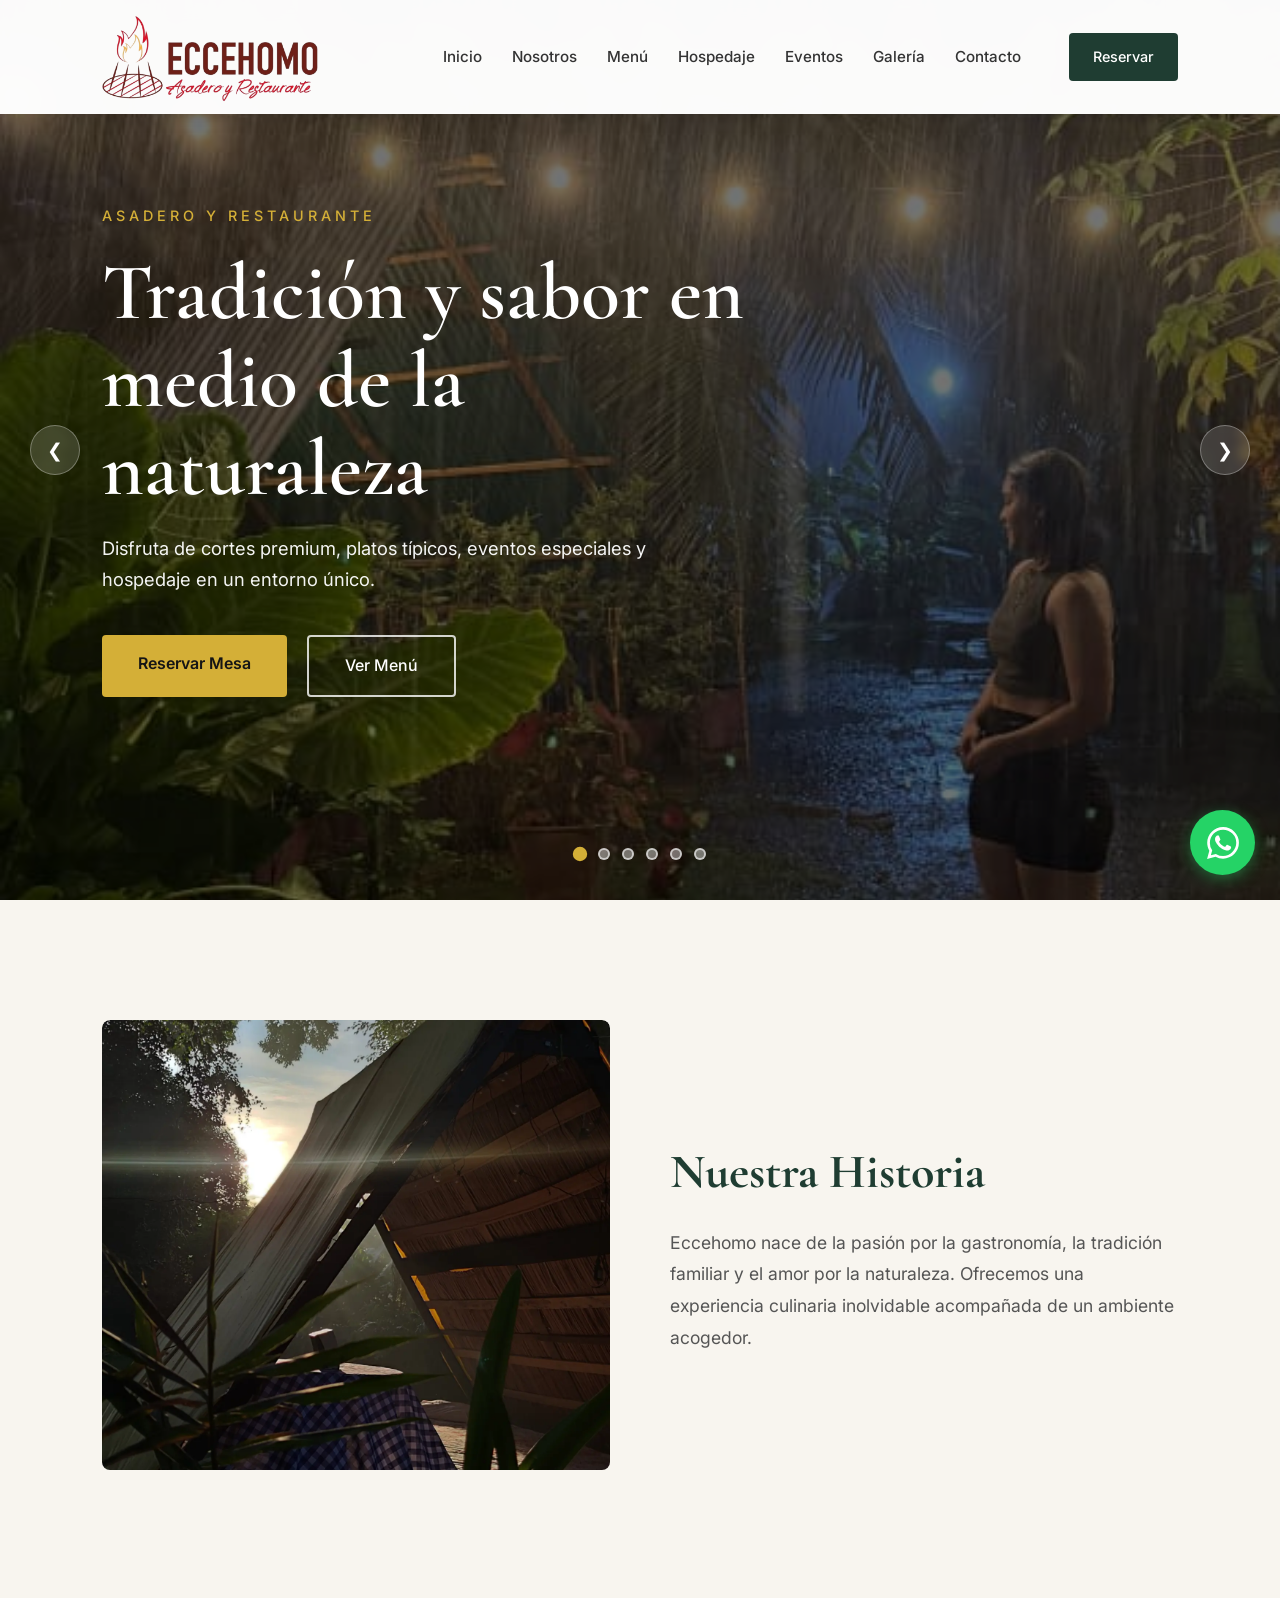
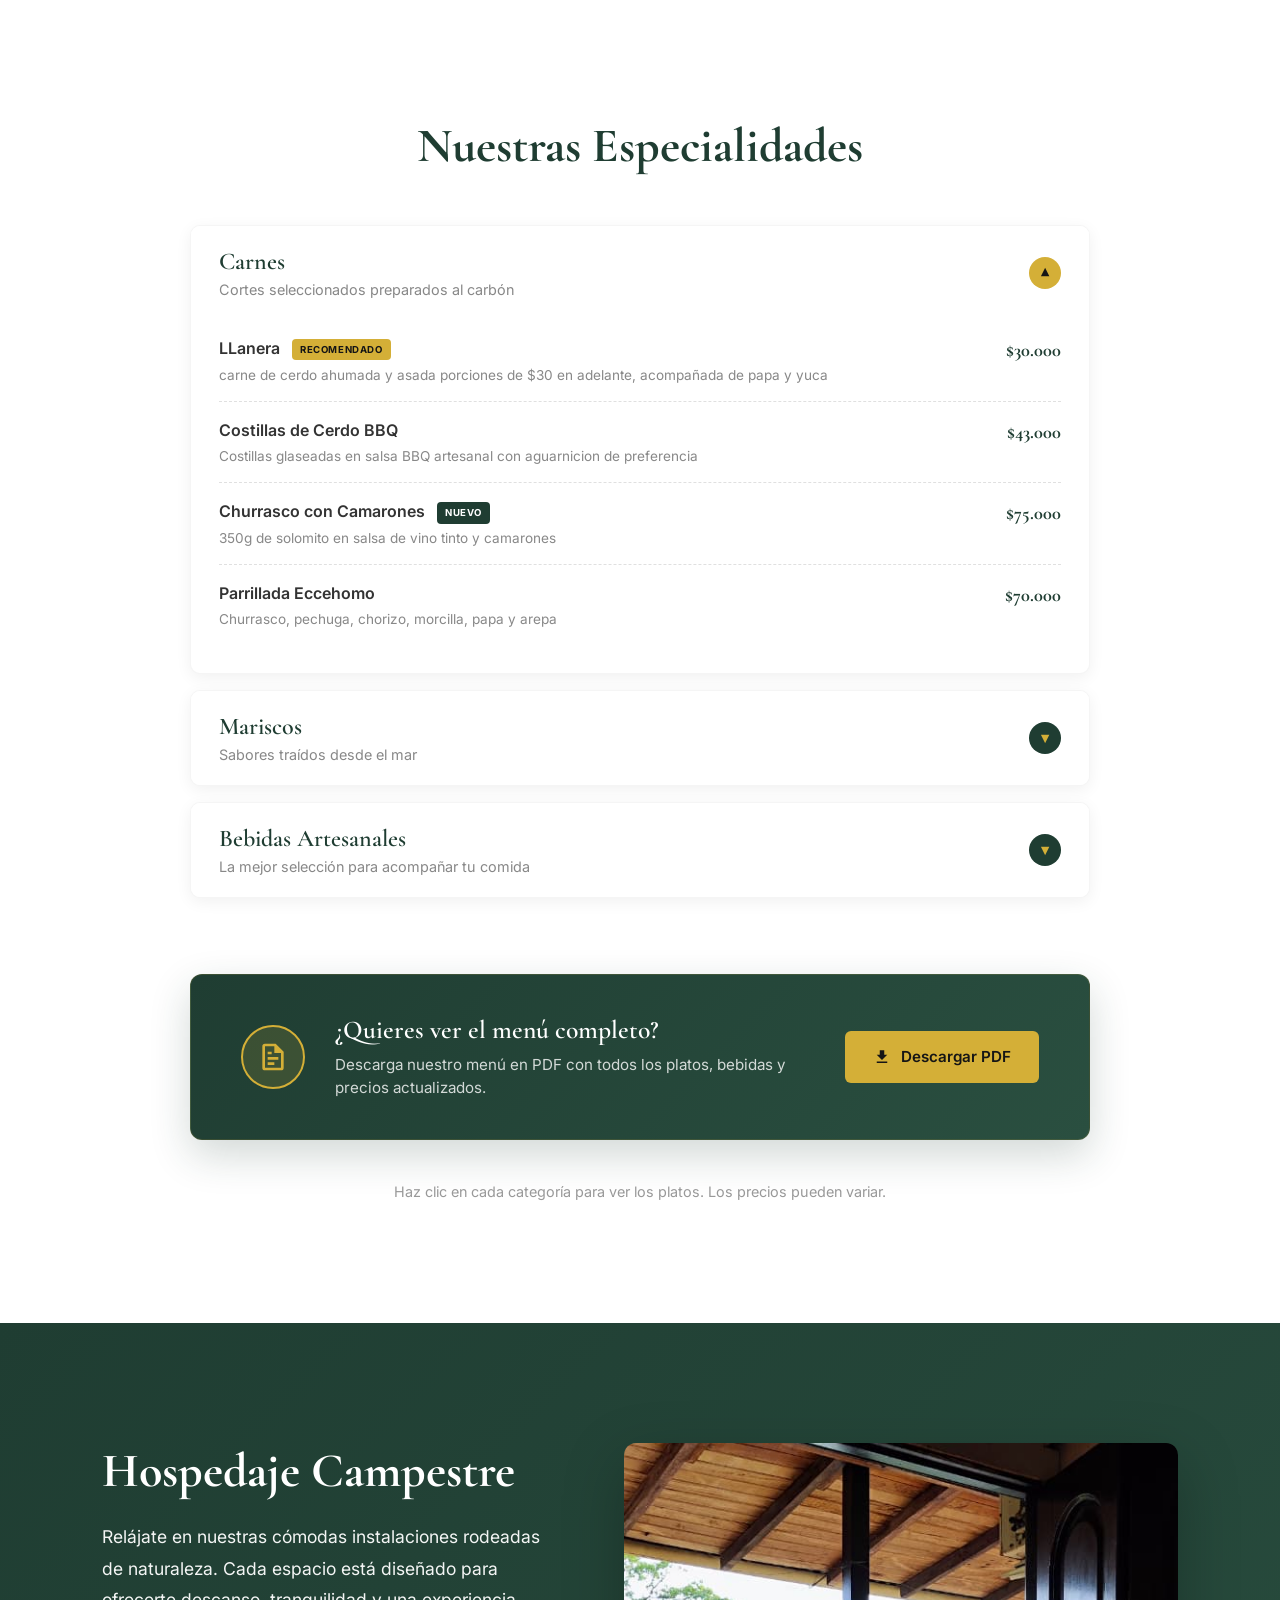
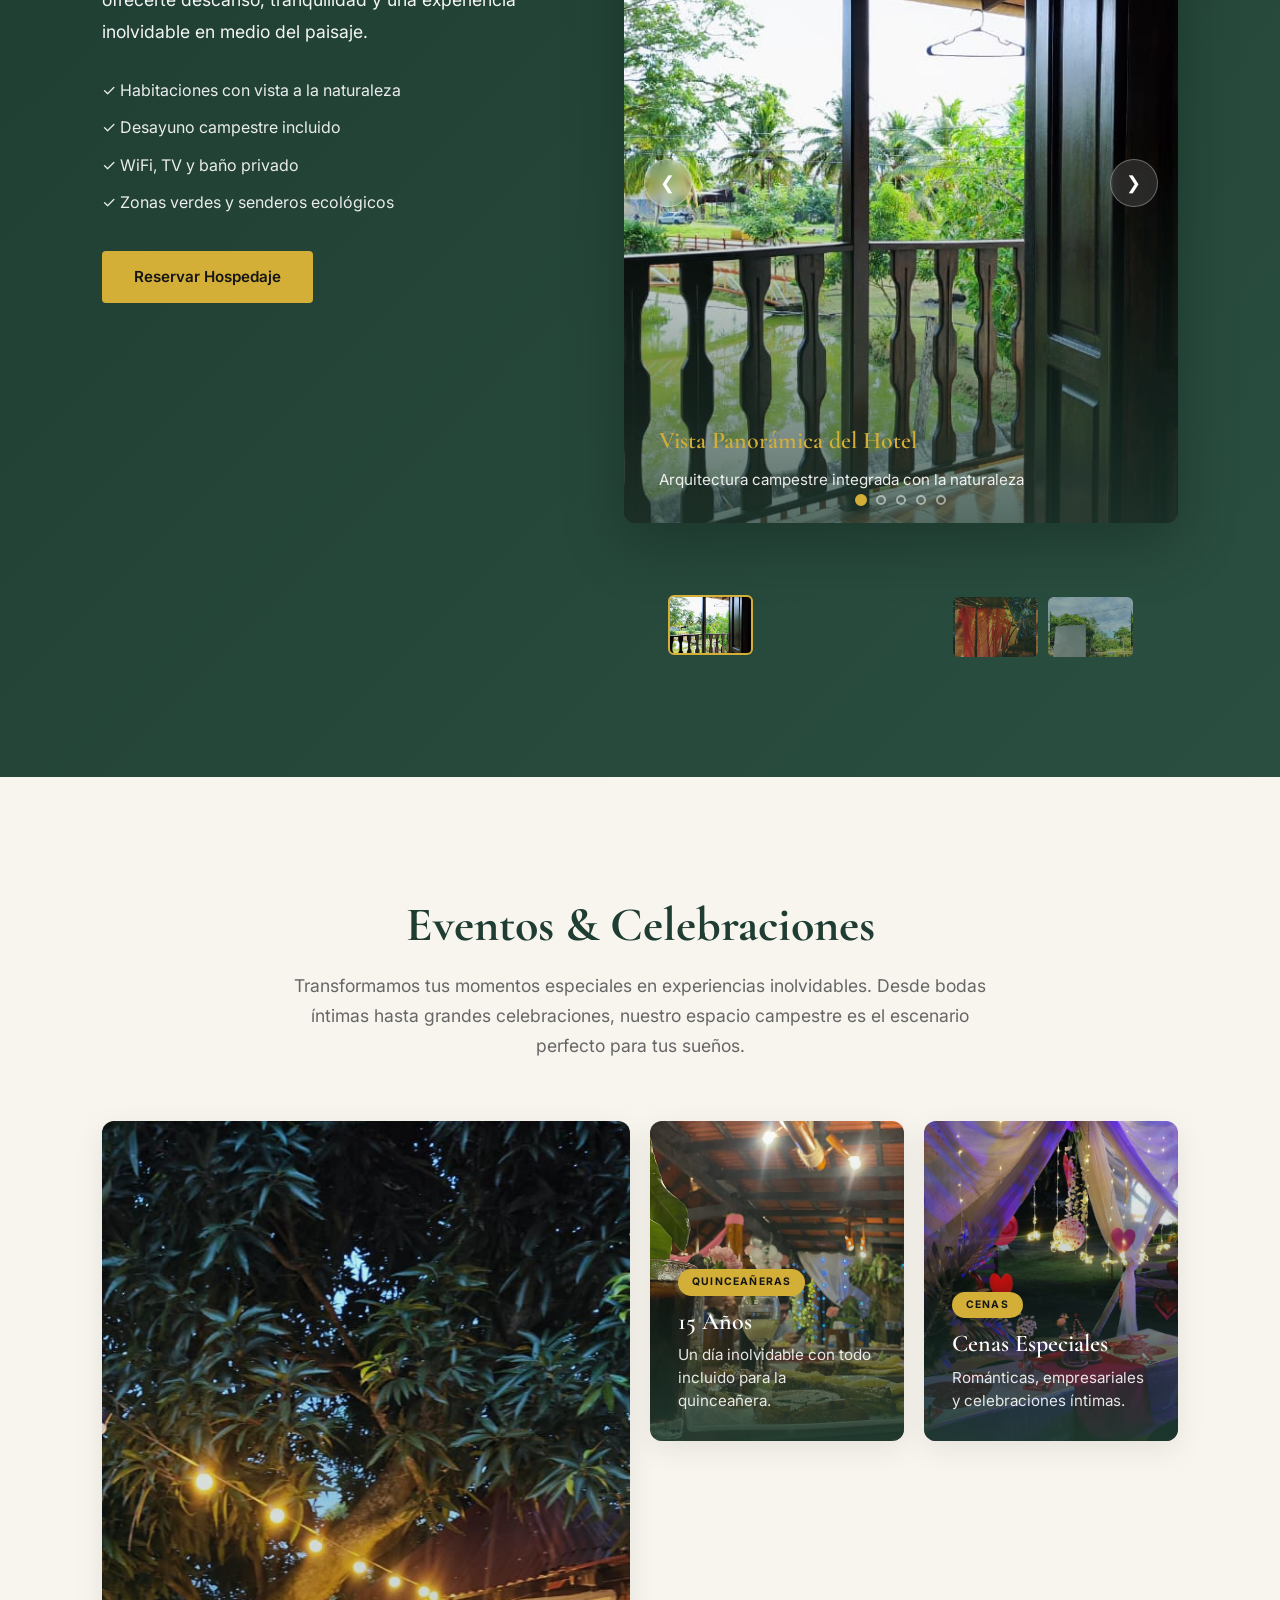
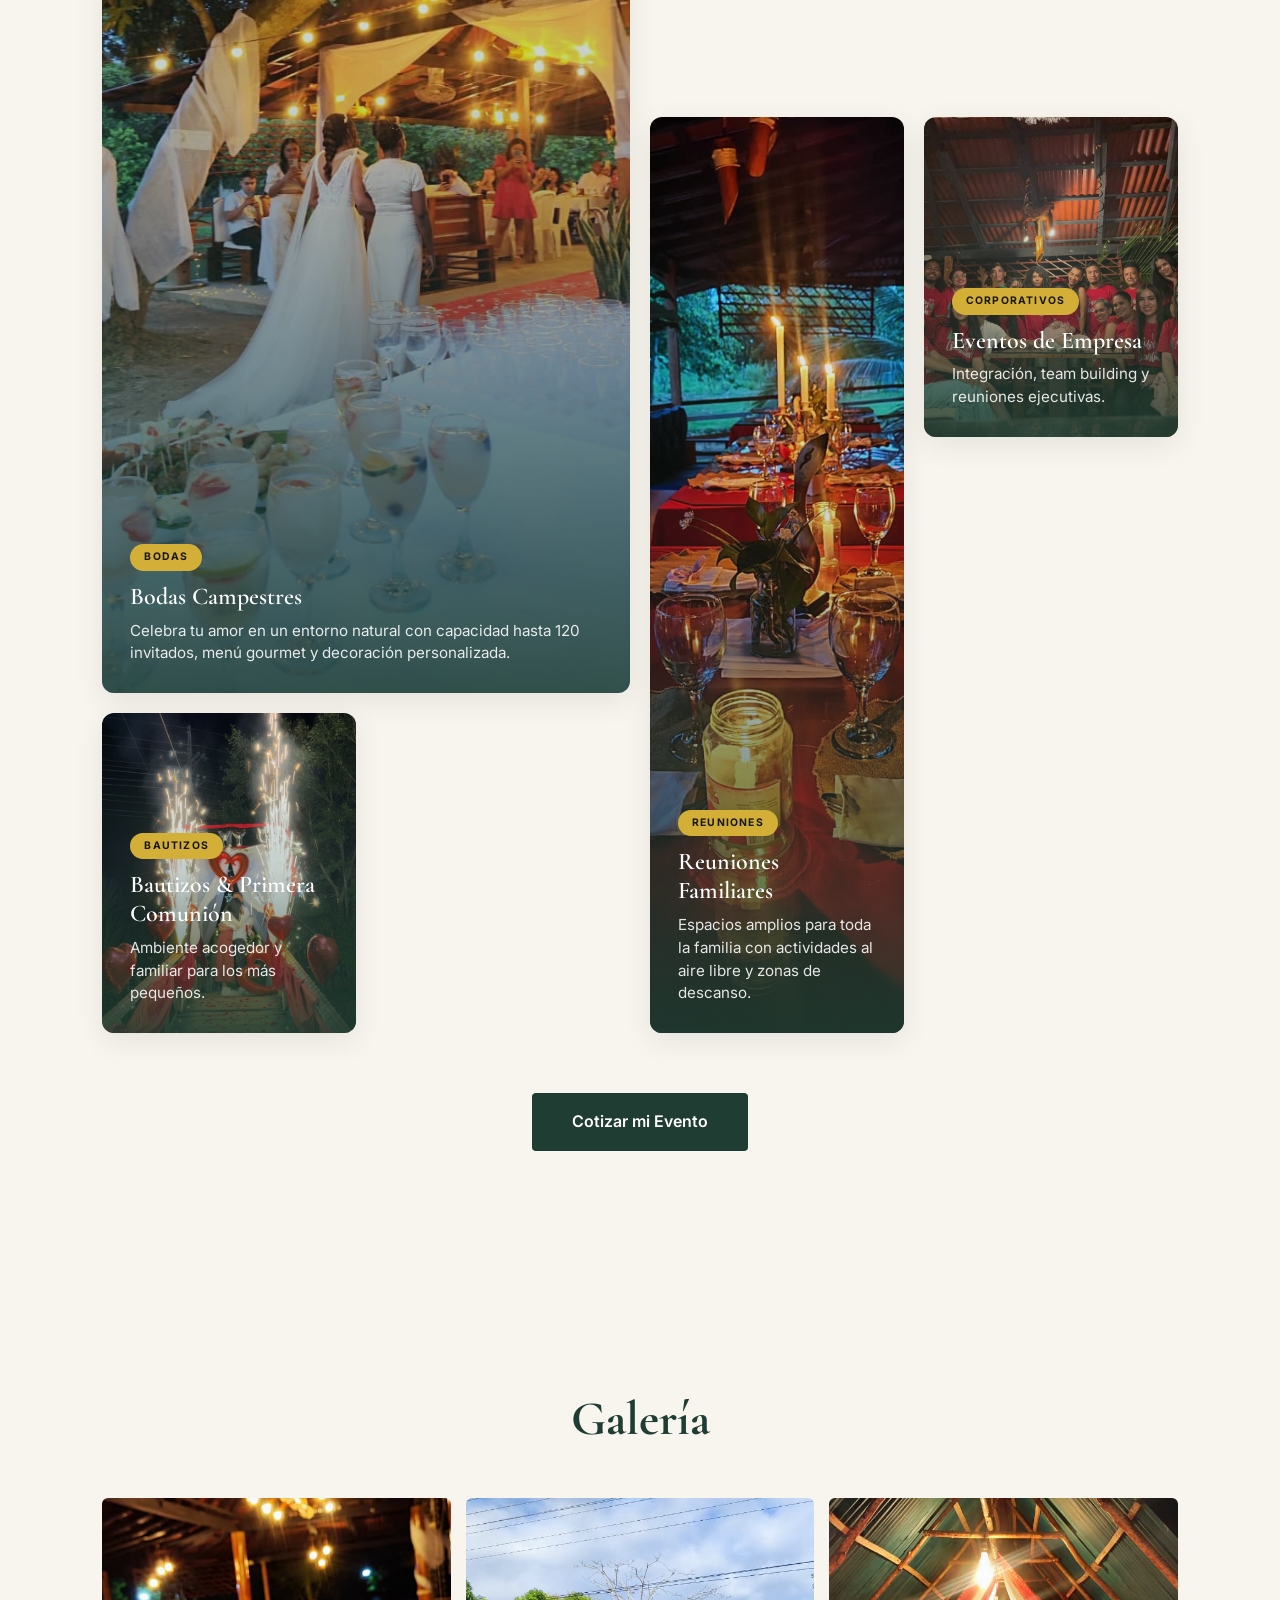
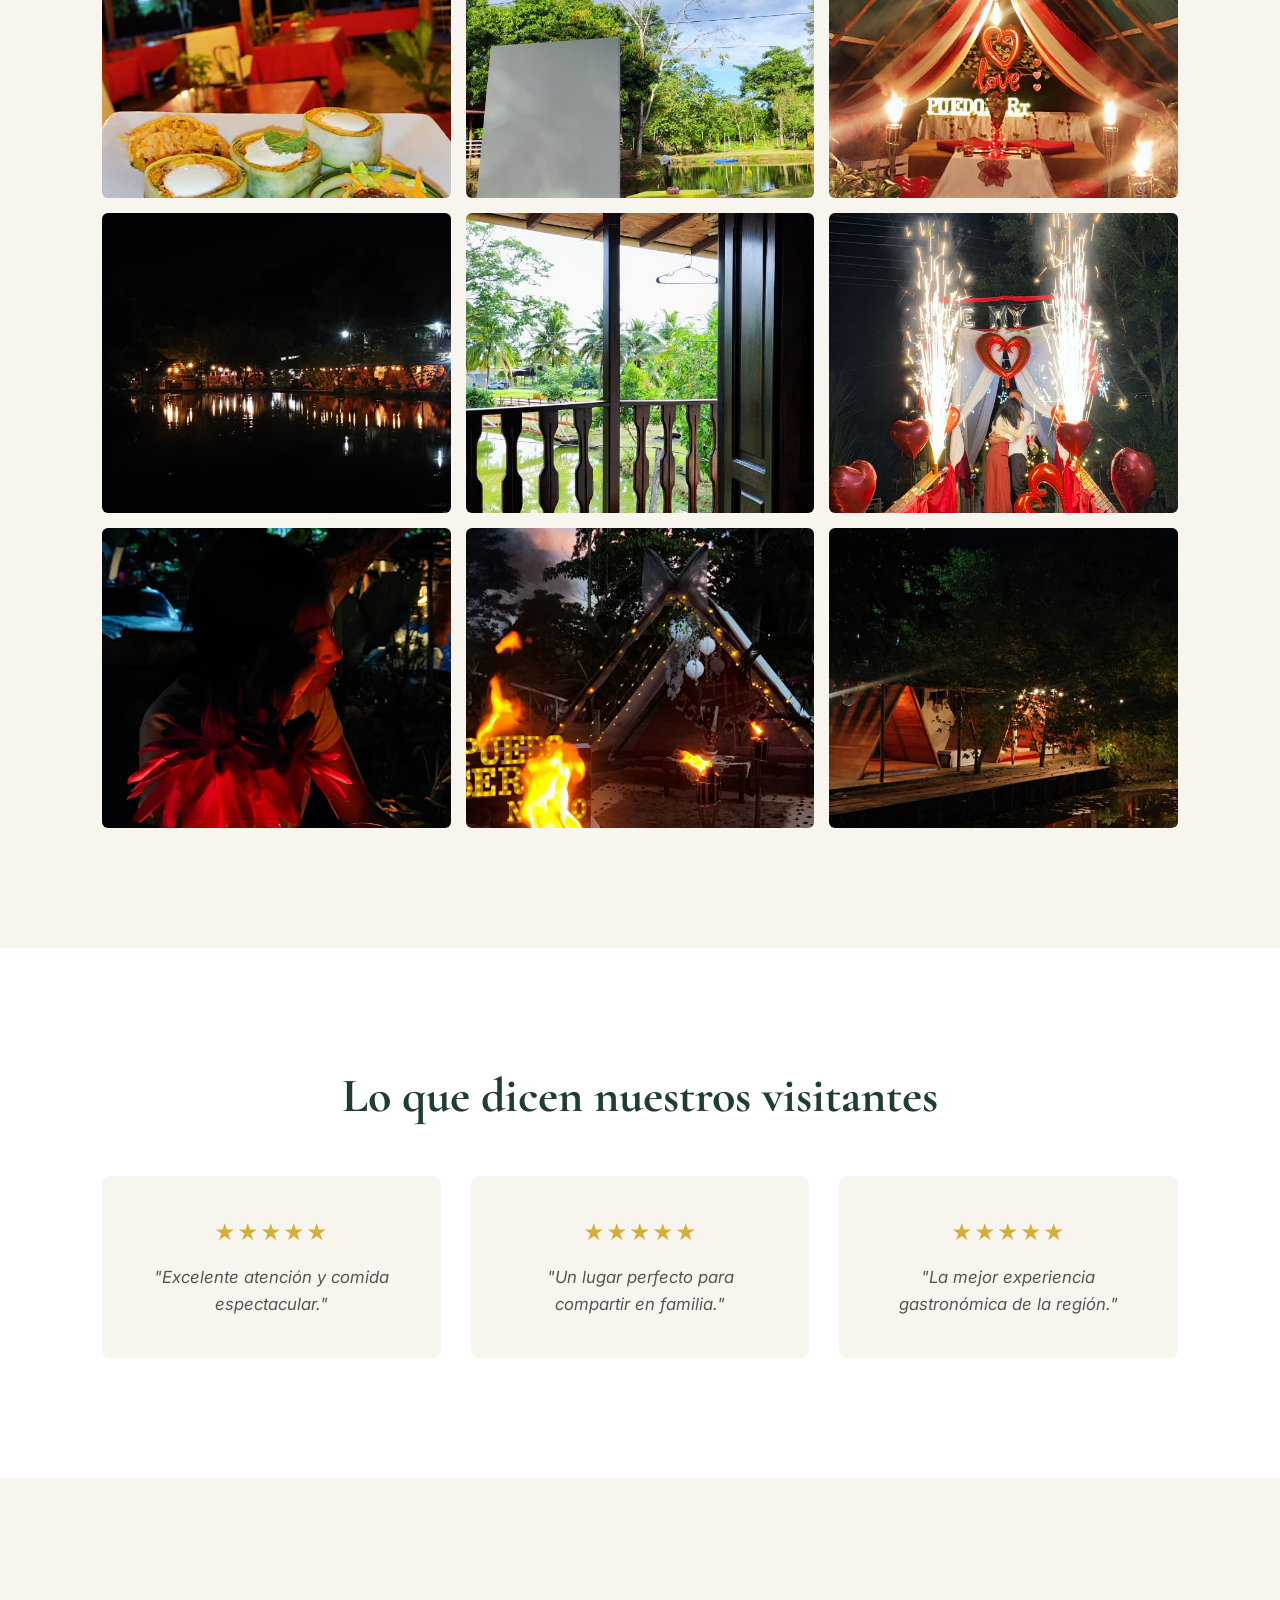
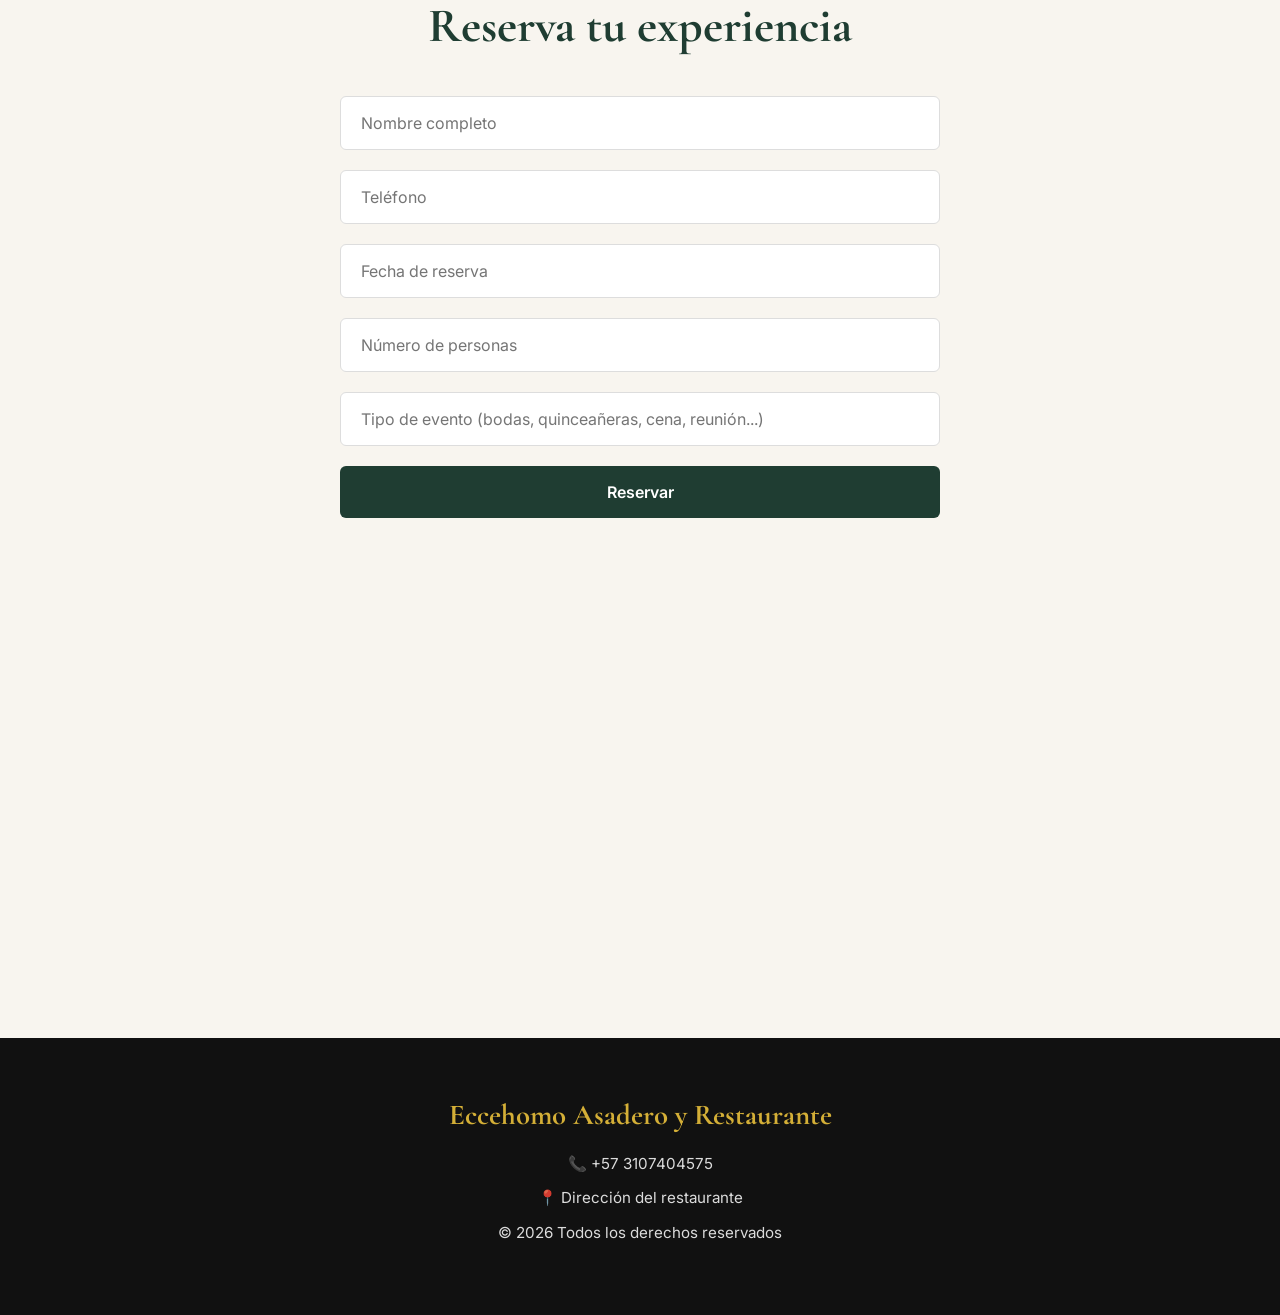
==== commit a1c76b71: "imagenes" ====
--- a/index.html
+++ b/index.html
@@ -62,9 +62,11 @@
         <!-- Carrusel de fondo -->
         <div class="hero-carousel" id="heroCarousel">
             <div class="carousel-slide active" style="background-image: url('imagenes/stecy.jpeg');"></div>
-            <div class="carousel-slide" style="background-image: url('imagenes/negocio_noche.jpeg');"></div>
+            <div class="carousel-slide" style="background-image: url('imagenes/nanis1.jpeg');"></div>
             <div class="carousel-slide" style="background-image: url('imagenes/picni1.jpeg');"></div>
             <div class="carousel-slide" style="background-image: url('imagenes/picnic.jpeg');"></div>
+            <div class="carousel-slide" style="background-image: url('imagenes/cielo.jpeg');"></div>
+            <div class="carousel-slide" style="background-image: url('imagenes/vista de la naturaleza.jpeg');"></div>
 
             <!-- Overlay oscuro -->
             <div class="overlay"></div>
@@ -390,7 +392,7 @@
 
             <!-- QUINCEAÑERAS -->
             <div class="event-card">
-                <img src="imagenes/bodas.jpeg" alt="Quinceañera en Eccehomo">
+                <img src="imagenes/quince3.jpeg" alt="Quinceañera en Eccehomo">
                 <div class="event-overlay">
                     <span class="event-tag">Quinceañeras</span>
                     <h3>15 Años</h3>
@@ -400,7 +402,7 @@
 
             <!-- CENAS -->
             <div class="event-card">
-                <img src="imagenes/cenas.jpeg" alt="Cena especial en Eccehomo">
+                <img src="imagenes/cenasespeciales2.jpeg" alt="Cena especial en Eccehomo">
                 <div class="event-overlay">
                     <span class="event-tag">Cenas</span>
                     <h3>Cenas Especiales</h3>
@@ -420,7 +422,7 @@
 
             <!-- CORPORATIVOS -->
             <div class="event-card">
-                <img src="imagenes/sonas comunes.jpeg" alt="Evento corporativo en Eccehomo">
+                <img src="imagenes/grupo de trabajo.jpeg" alt="Evento corporativo en Eccehomo">
                 <div class="event-overlay">
                     <span class="event-tag">Corporativos</span>
                     <h3>Eventos de Empresa</h3>
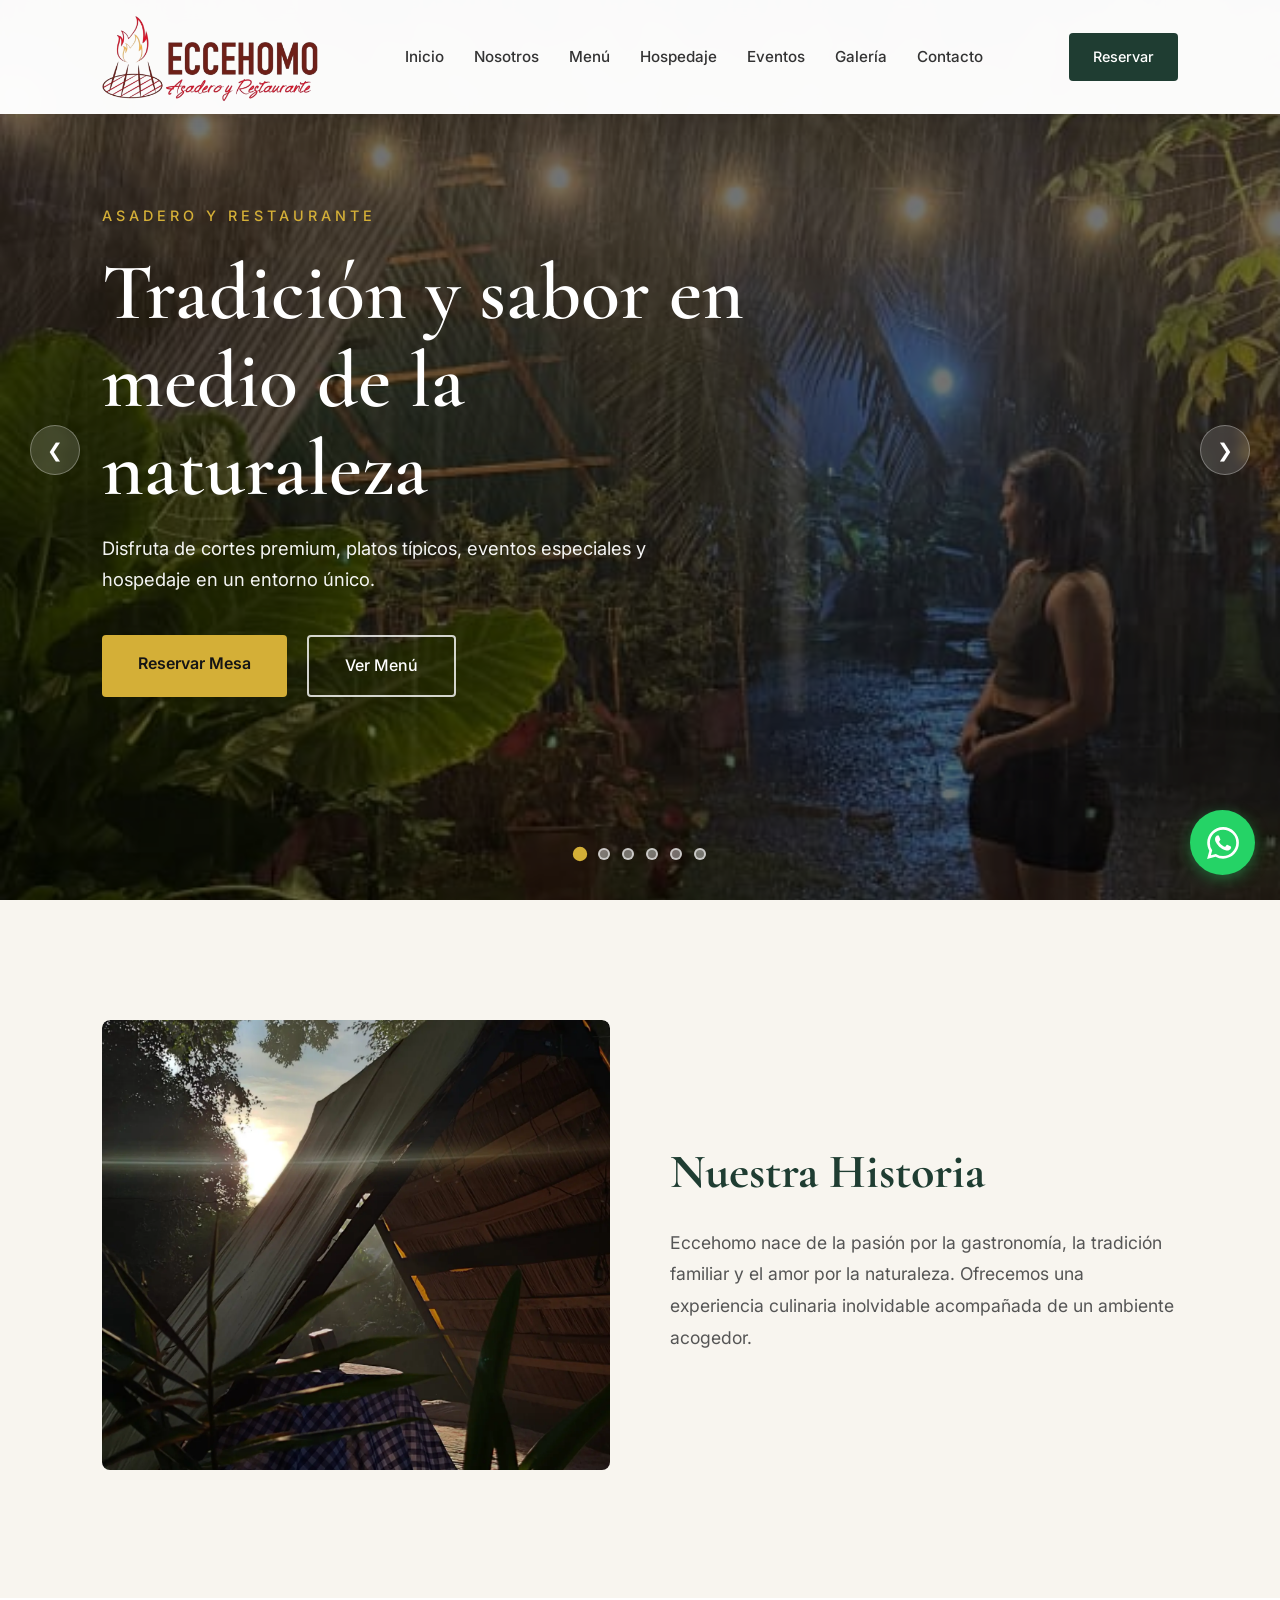
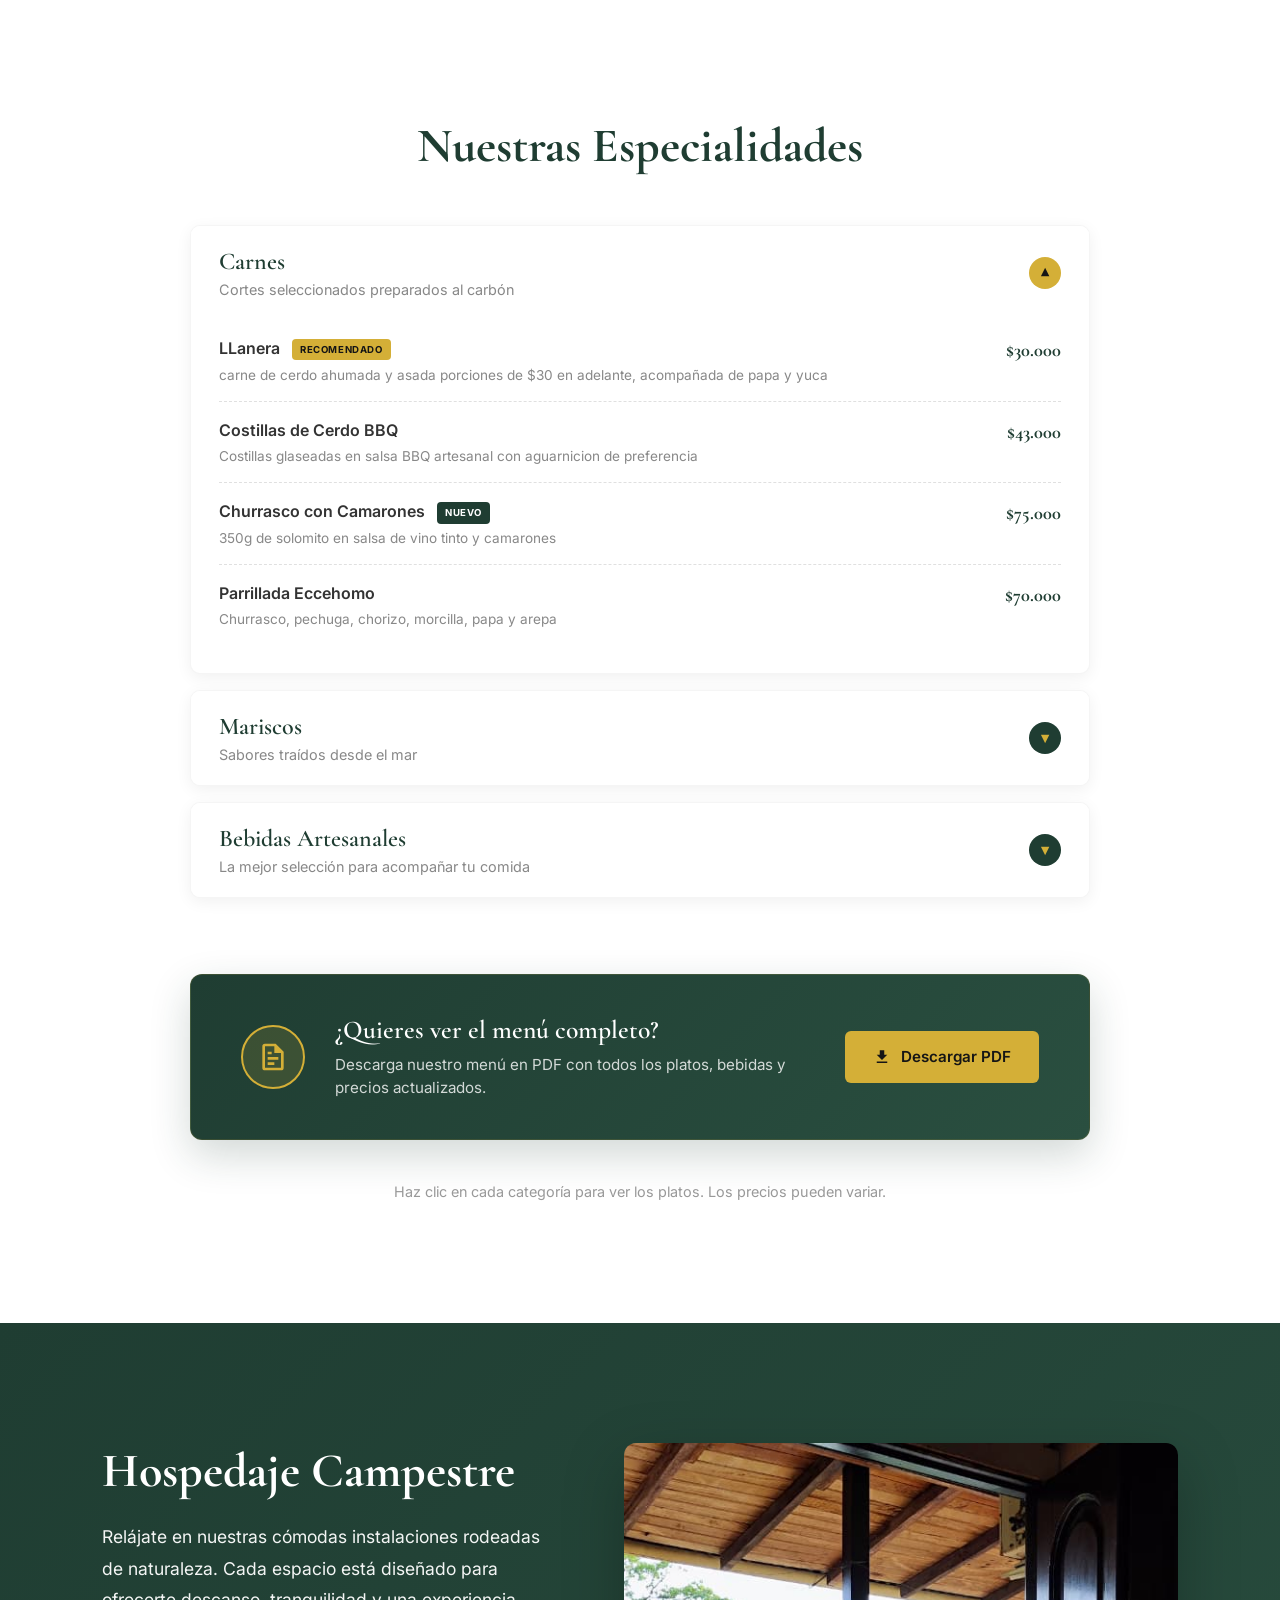
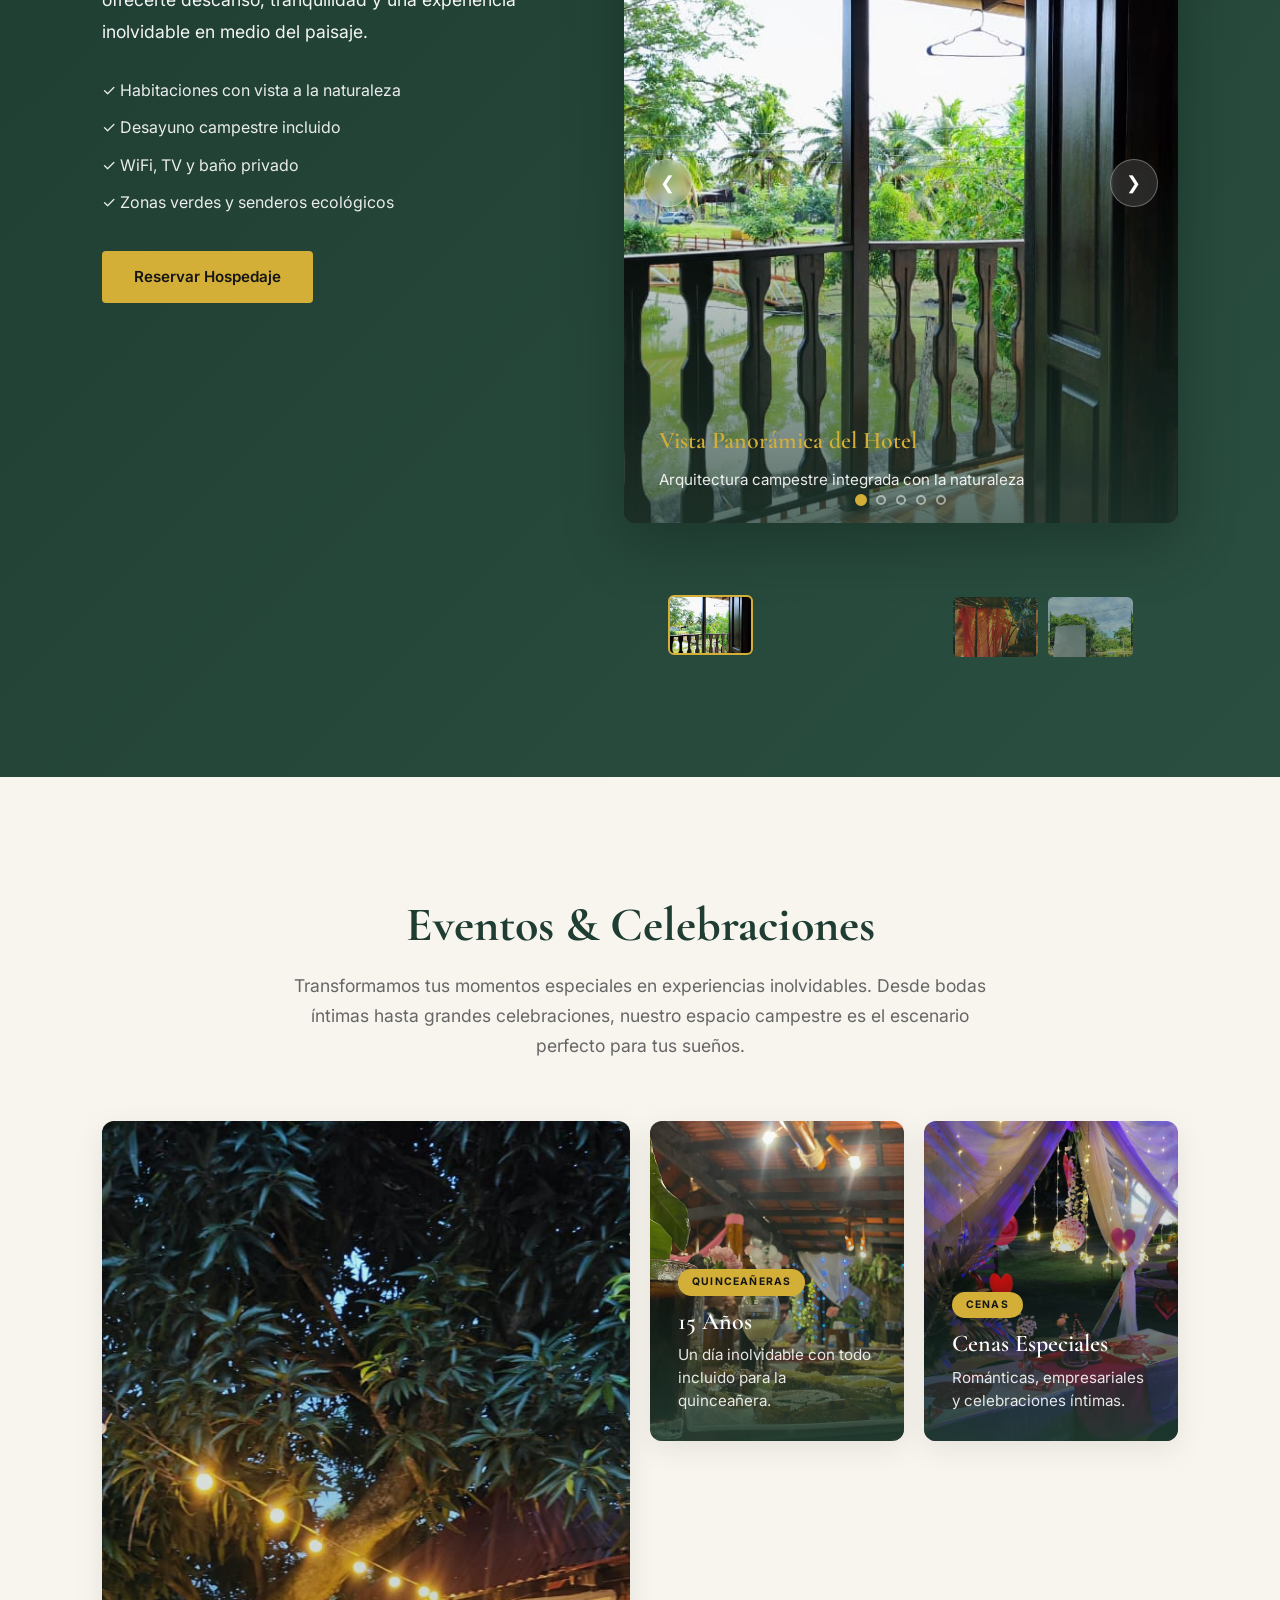
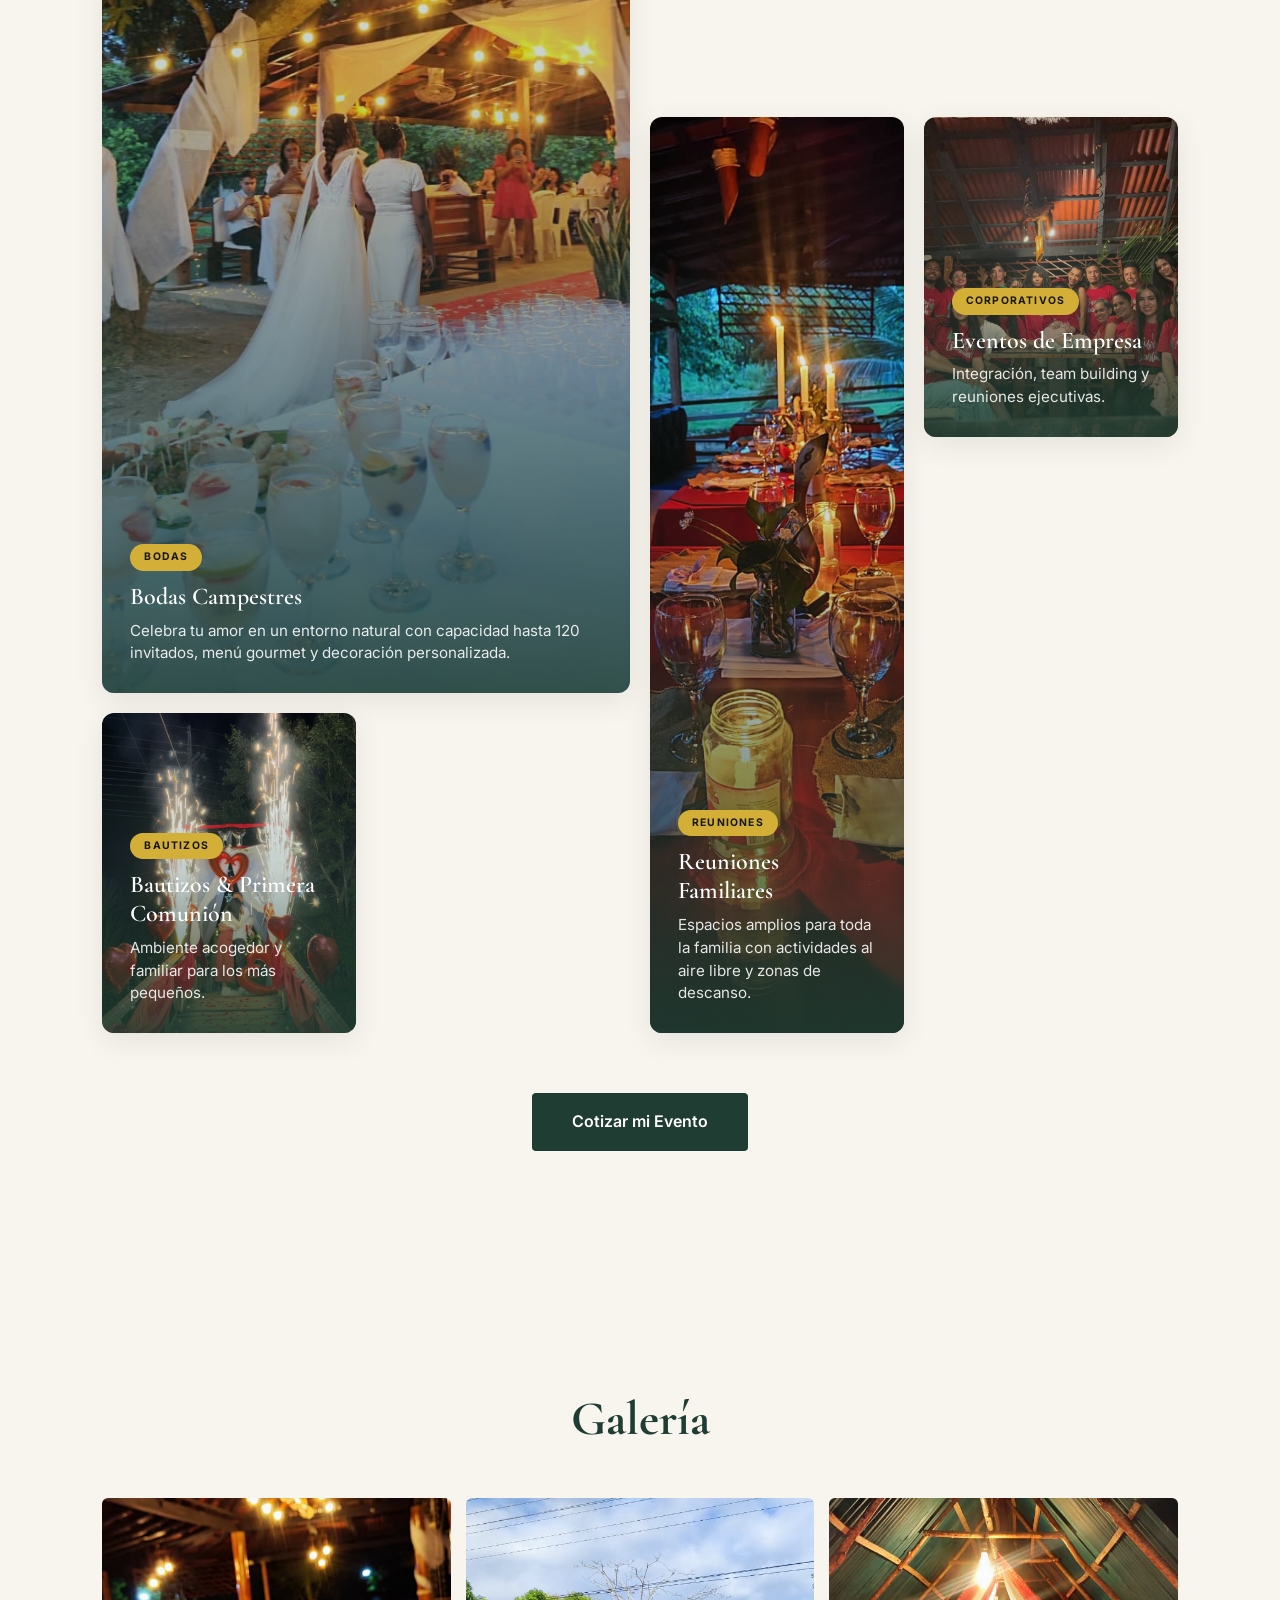
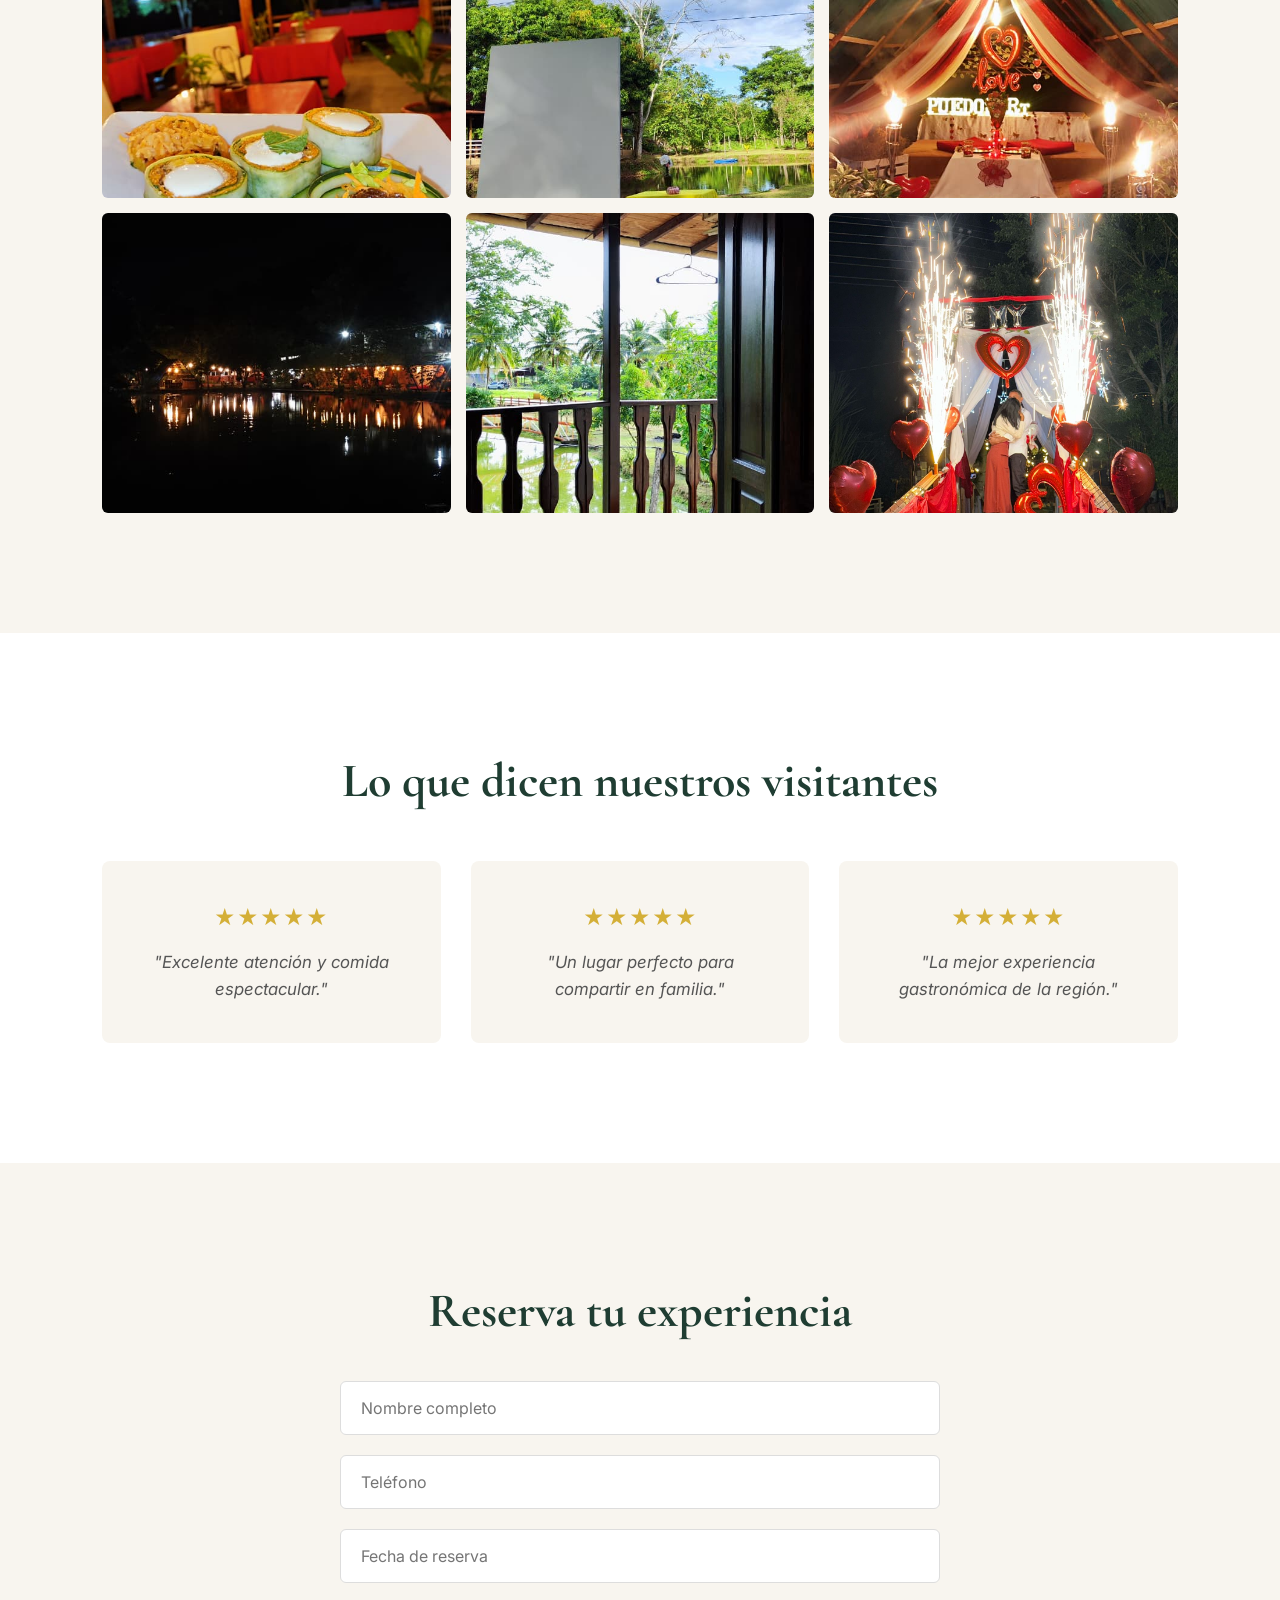
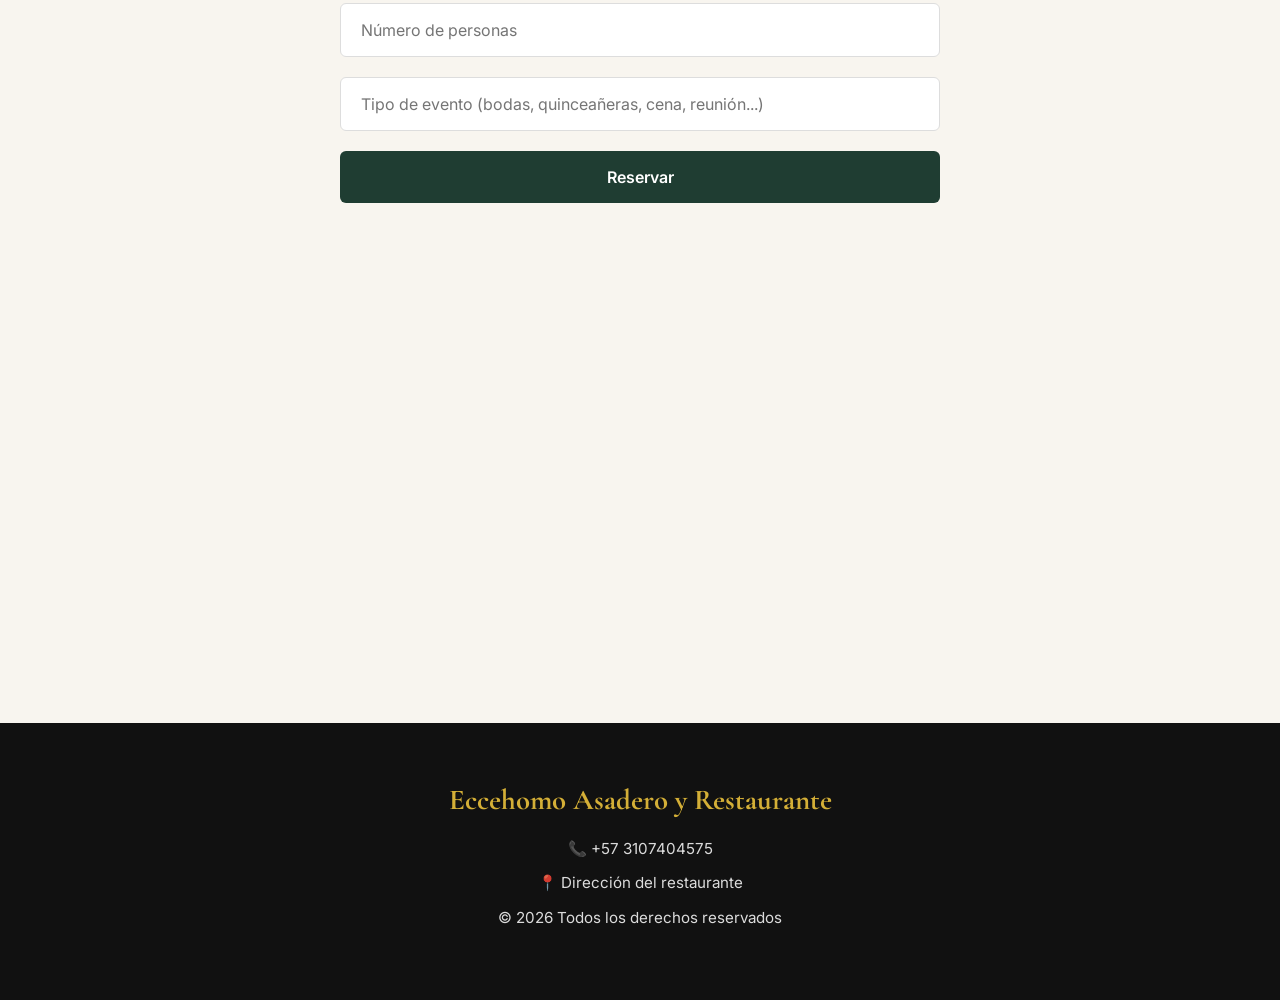
==== commit 7cbfc3a4: "nueva estructura para agregar mas imagenes" ====
--- a/index.html
+++ b/index.html
@@ -28,8 +28,9 @@
         <nav class="navbar">
 
             <div class="logo">
-                <a href="index.html">
-                <img src="imagenes/logo2.png" alt="Eccehomo">
+                <a href="#inicio" target="_self">
+                    <img src="imagenes/logo2.png" alt="Eccehomo">
+                </a>
             </div>
 
             <!-- Botón hamburguesa para móvil -->
@@ -462,6 +463,7 @@
         <img src="imagenes/cenas.jpeg" alt="cita perfecta con quien quieres" data-index="6">
         <img src ="imagenes/antorchas.jpeg" alt="Decoración con antorchas" data-index="7">
         <img src ="imagenes/picnic.jpeg" alt="que nunca falcen las citas romanticas" data-index="8">
+        <img src ="imagenes/area comun3.jpeg" alt="area comun" data-index="9">
 
     </div>
 
--- a/css/style.css
+++ b/css/style.css
@@ -165,7 +165,6 @@
 .hero-carousel {
   position: absolute;
   inset: 0;
-  z-index: 1;
 }
 
 /* Cada slide */
@@ -177,6 +176,7 @@
   opacity: 0;
   transform: scale(1.05);
   transition: opacity 1.2s ease-in-out, transform 8s ease-out;
+  z-index: 1;
 }
 
 .carousel-slide.active {
@@ -478,6 +478,68 @@
   box-shadow: 0 10px 30px rgba(0, 0, 0, 0.15);
 }
 
+/* Ocultar imágenes después de la sexta por defecto */
+.gallery-grid img:nth-child(n+7) {
+  display: none;
+  opacity: 0;
+}
+
+/* Mostrar cuando esté expandido */
+.gallery-grid.expanded img:nth-child(n+7) {
+  display: block;
+  animation: fadeInDown 0.5s ease forwards;
+}
+
+@keyframes fadeInDown {
+  from {
+    opacity: 0;
+    transform: translateY(-15px);
+  }
+  to {
+    opacity: 1;
+    transform: translateY(0);
+  }
+}
+
+/* Botón de ver más en Galería */
+.gallery-toggle-wrap {
+  display: flex;
+  justify-content: center;
+  margin-top: 30px;
+}
+
+.btn-gallery-toggle {
+  background: transparent;
+  border: 2px solid var(--primary);
+  color: var(--primary);
+  padding: 10px 24px;
+  font-family: inherit;
+  font-size: 1rem;
+  font-weight: 600;
+  border-radius: 6px;
+  cursor: pointer;
+  display: inline-flex;
+  align-items: center;
+  gap: 8px;
+  transition: all 0.3s ease;
+}
+
+.btn-gallery-toggle:hover {
+  background: var(--primary);
+  color: white;
+  transform: translateY(-2px);
+  box-shadow: 0 5px 15px rgba(31, 61, 50, 0.15);
+}
+
+.btn-gallery-toggle .btn-icon {
+  font-size: 0.8rem;
+  transition: transform 0.3s ease;
+}
+
+.btn-gallery-toggle.active .btn-icon {
+  transform: rotate(180deg);
+}
+
 /* ---------- Testimonios ---------- */
 .testimonials {
   background: white;
@@ -716,17 +778,7 @@
   }
 
   .carousel-control {
-    width: 40px;
-    height: 40px;
-    font-size: 1rem;
-  }
-
-  .carousel-prev {
-    left: 15px;
-  }
-
-  .carousel-next {
-    right: 15px;
+    display: none;
   }
 
   .container {
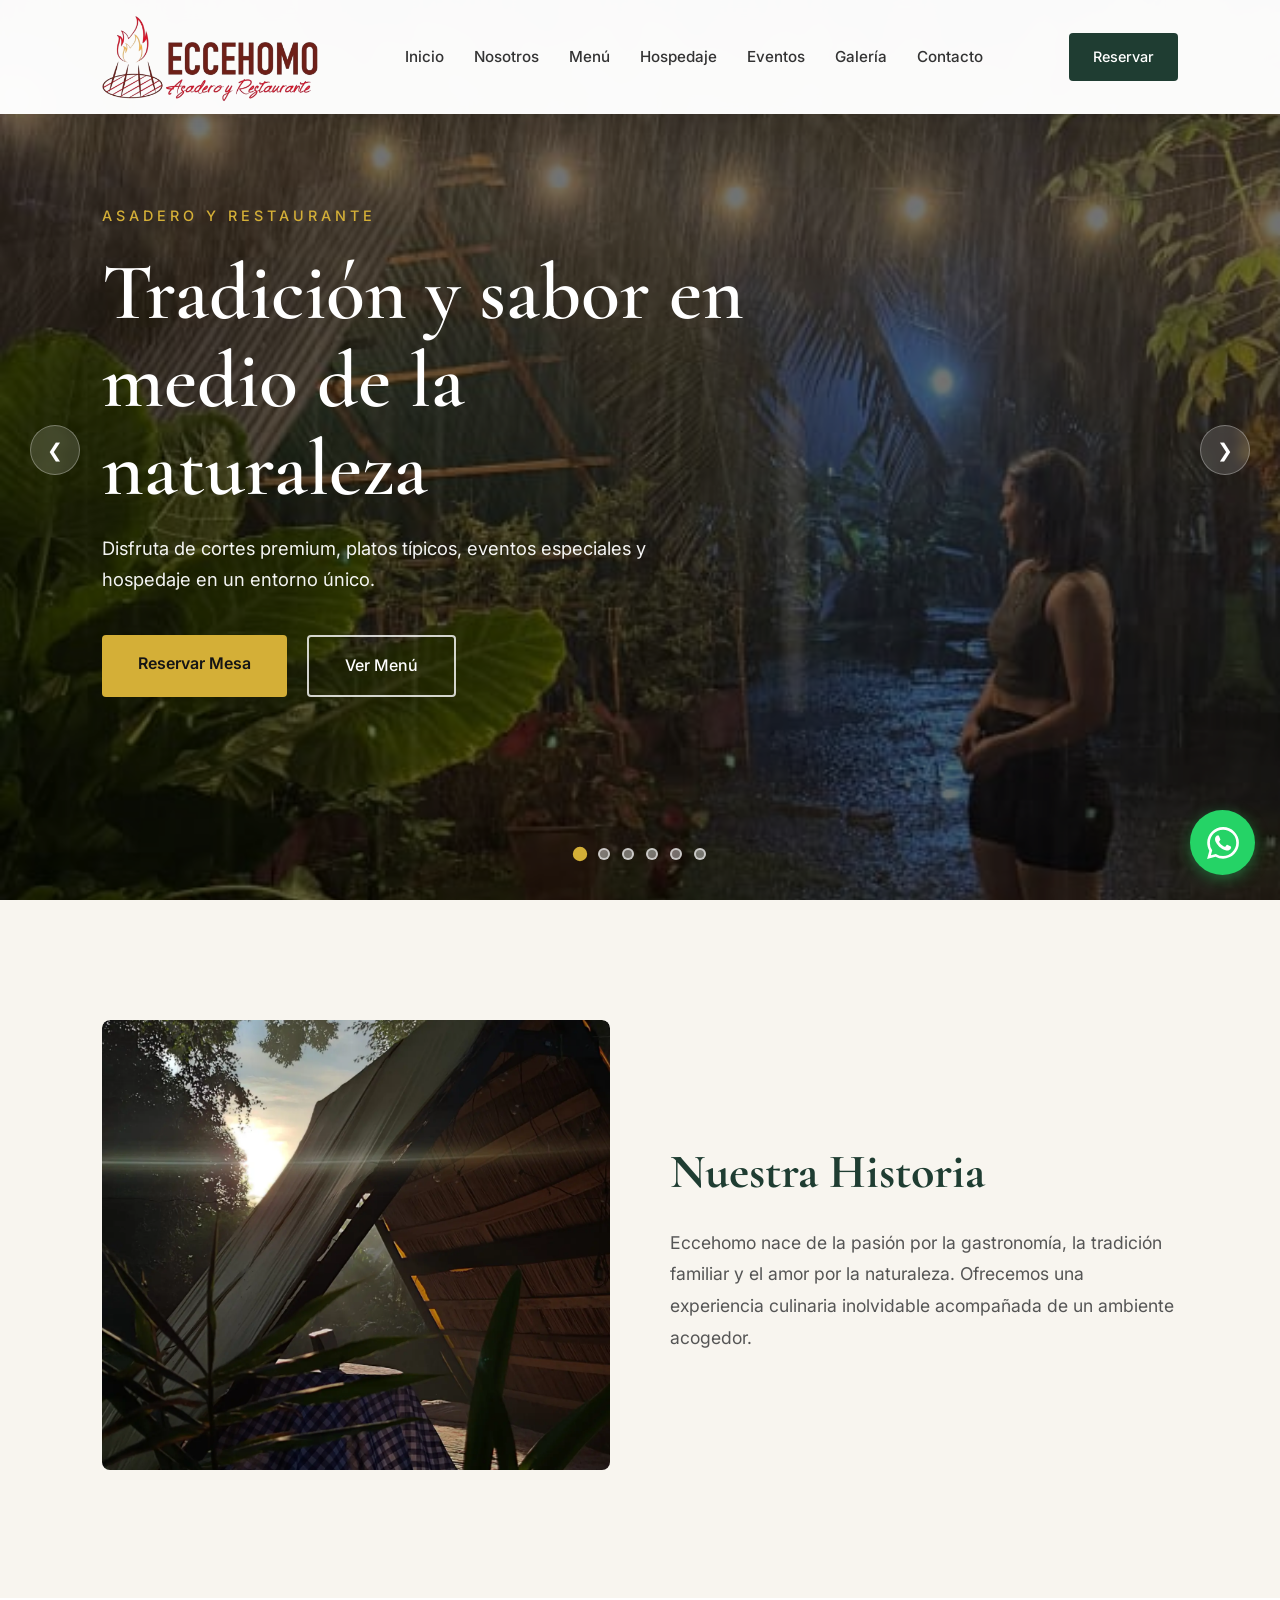
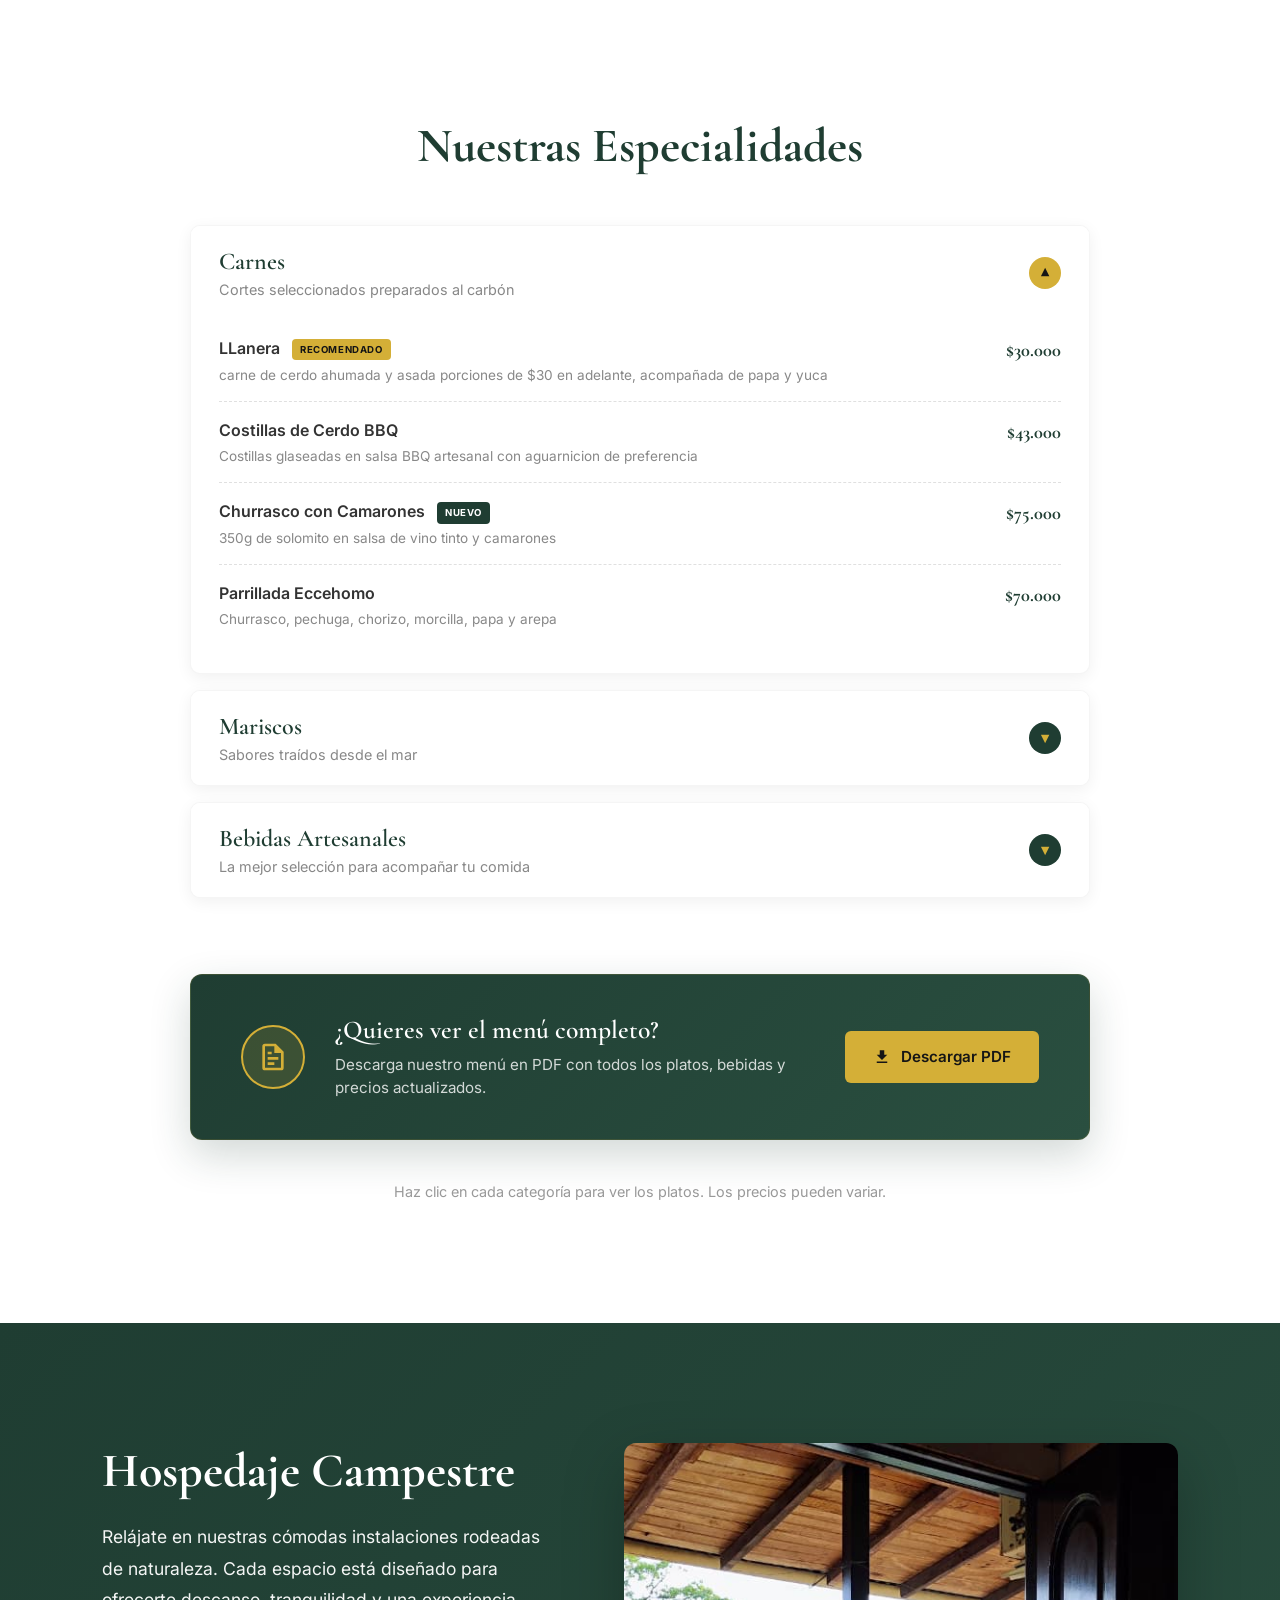
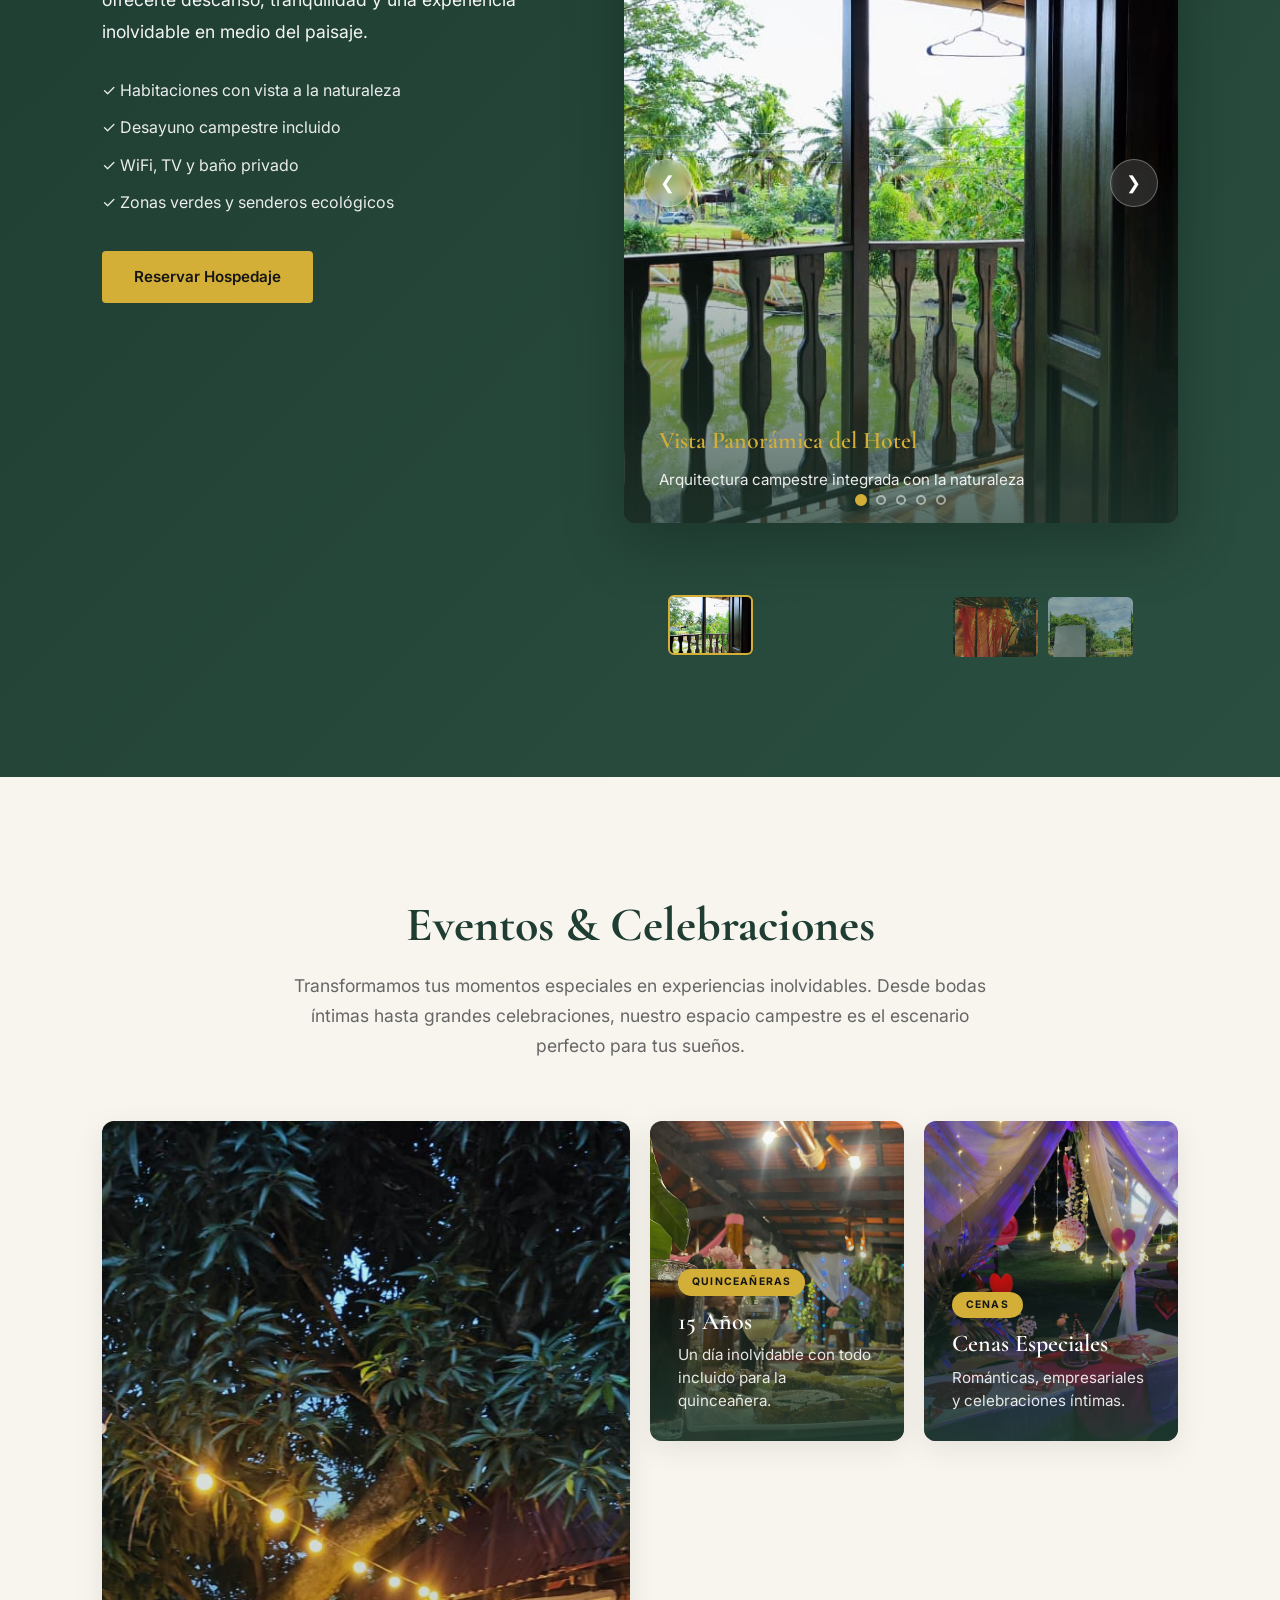
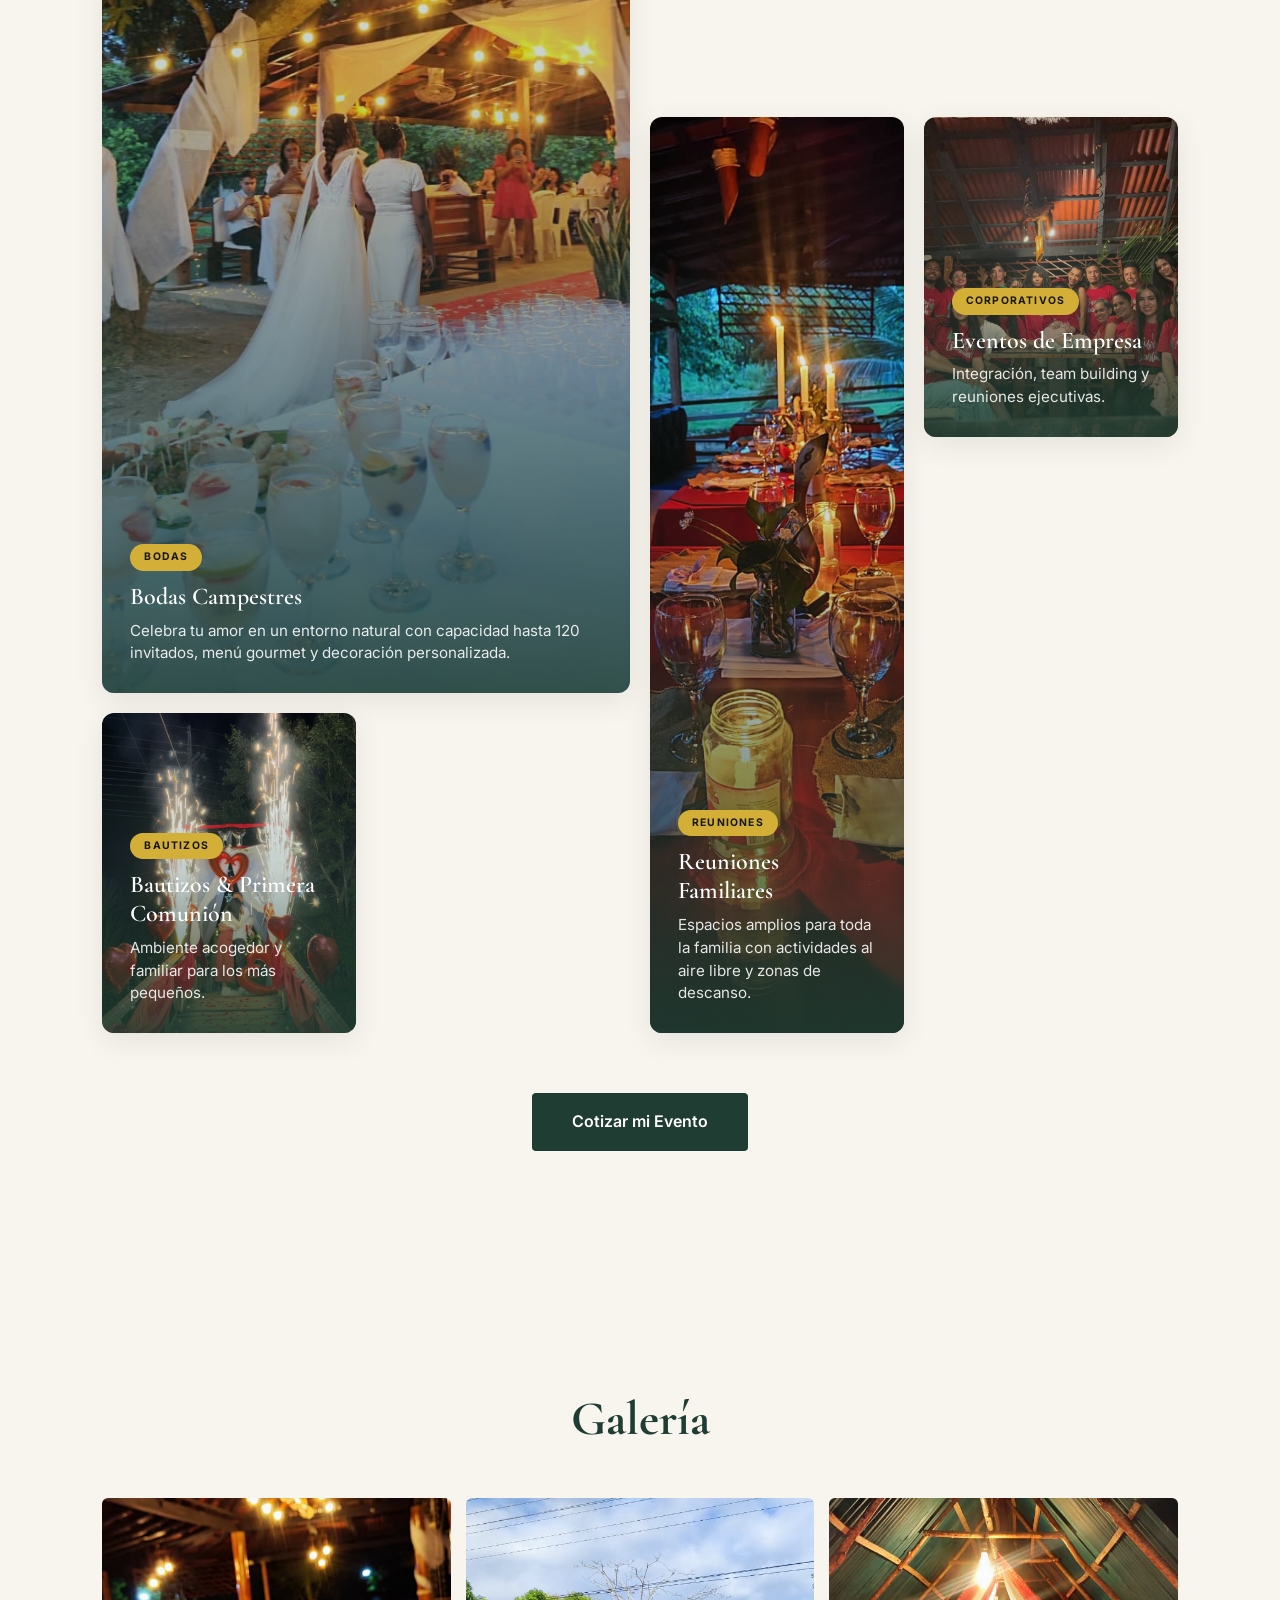
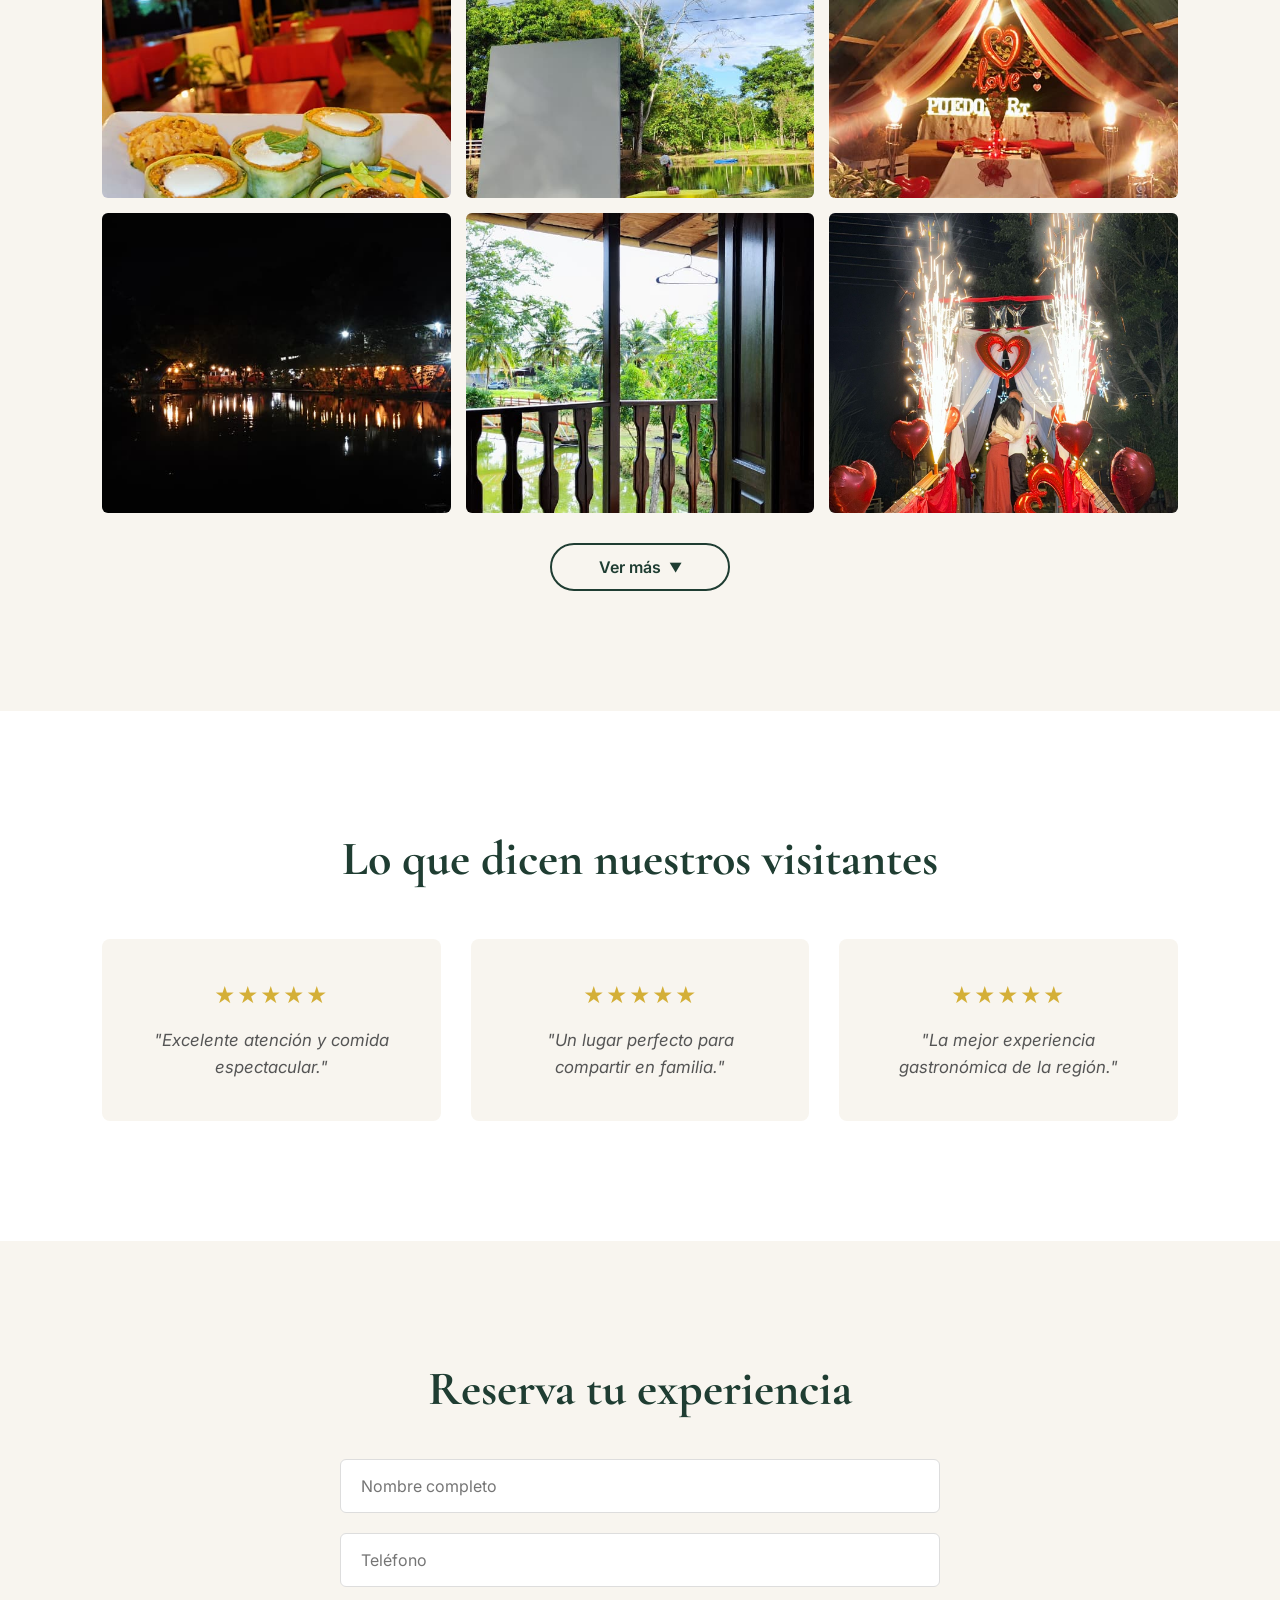
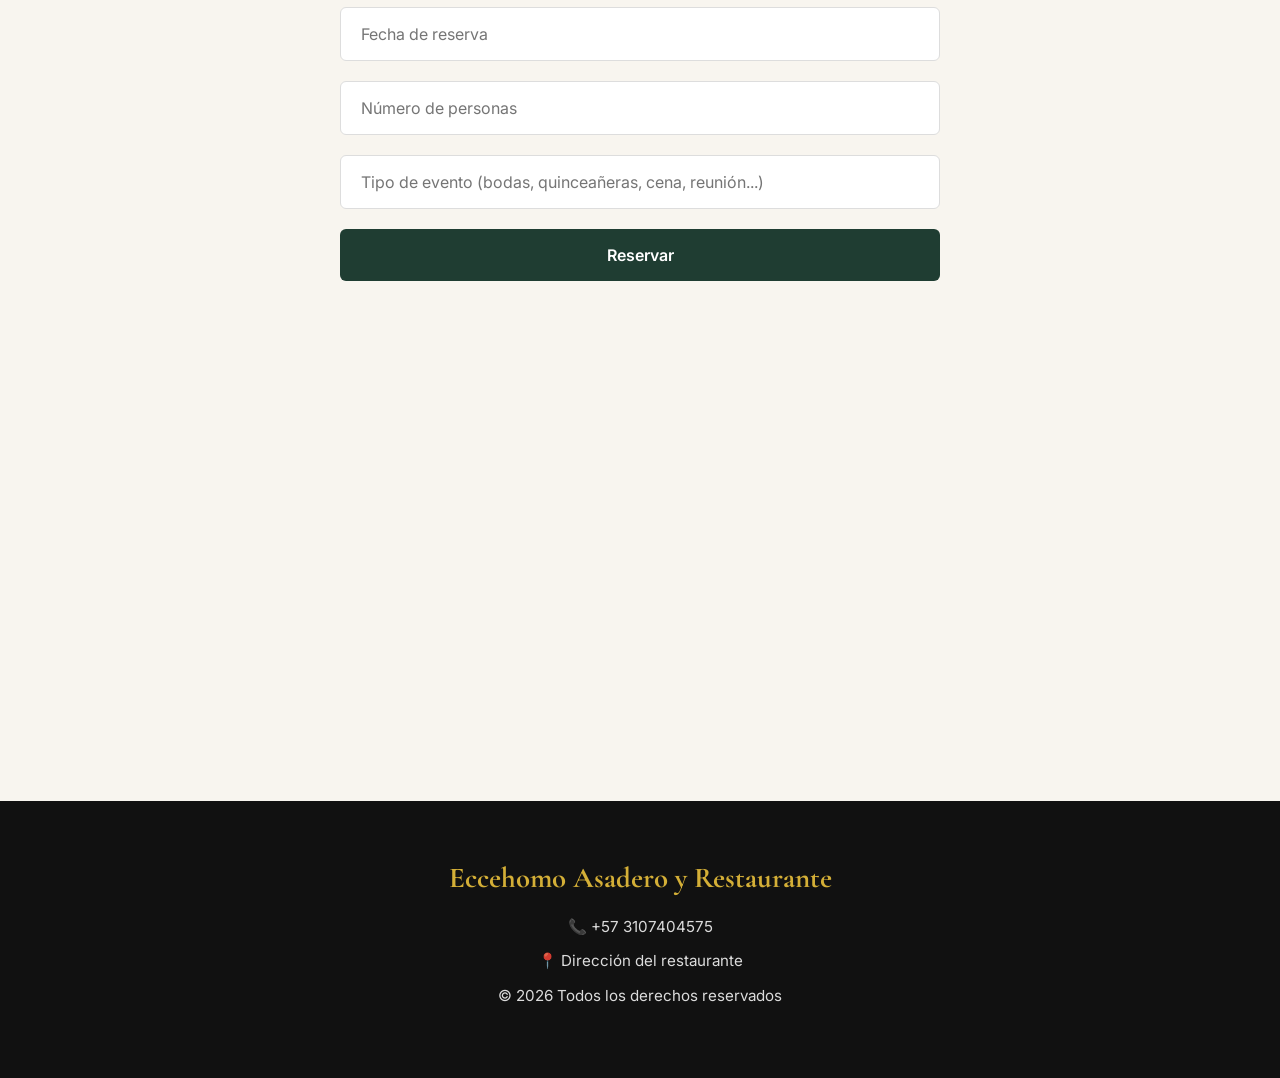
==== commit a8f7d190: "boton de ver mas y de ver menos" ====
--- a/index.html
+++ b/index.html
@@ -467,6 +467,13 @@
 
     </div>
 
+    <div class="gallery-toggle-wrap">
+        <button class="btn-gallery-toggle" id="galleryToggleBtn" type="button" aria-expanded="false">
+            <span class="btn-text">Ver más</span>
+            <span class="btn-icon">▼</span>
+        </button>
+    </div>
+
 </section>
 
     <section class="testimonials reveal">
--- a/css/style.css
+++ b/css/style.css
@@ -512,15 +512,17 @@
   background: transparent;
   border: 2px solid var(--primary);
   color: var(--primary);
-  padding: 10px 24px;
+  padding: 12px 26px;
   font-family: inherit;
   font-size: 1rem;
   font-weight: 600;
-  border-radius: 6px;
+  border-radius: 999px;
   cursor: pointer;
   display: inline-flex;
   align-items: center;
+  justify-content: center;
   gap: 8px;
+  min-width: 180px;
   transition: all 0.3s ease;
 }
 
@@ -799,11 +801,15 @@
   }
 
   .gallery-grid {
-    grid-template-columns: 1fr;
+    grid-template-columns: repeat(2, minmax(0, 1fr));
   }
 
   .gallery-grid img {
     height: 250px;
+  }
+
+  .btn-gallery-toggle {
+    min-width: 170px;
   }
 
   h2 {
@@ -832,6 +838,10 @@
 
   .hero-buttons {
     flex-direction: column;
+  }
+
+  .gallery-grid {
+    grid-template-columns: 1fr;
   }
 
   .btn-primary,
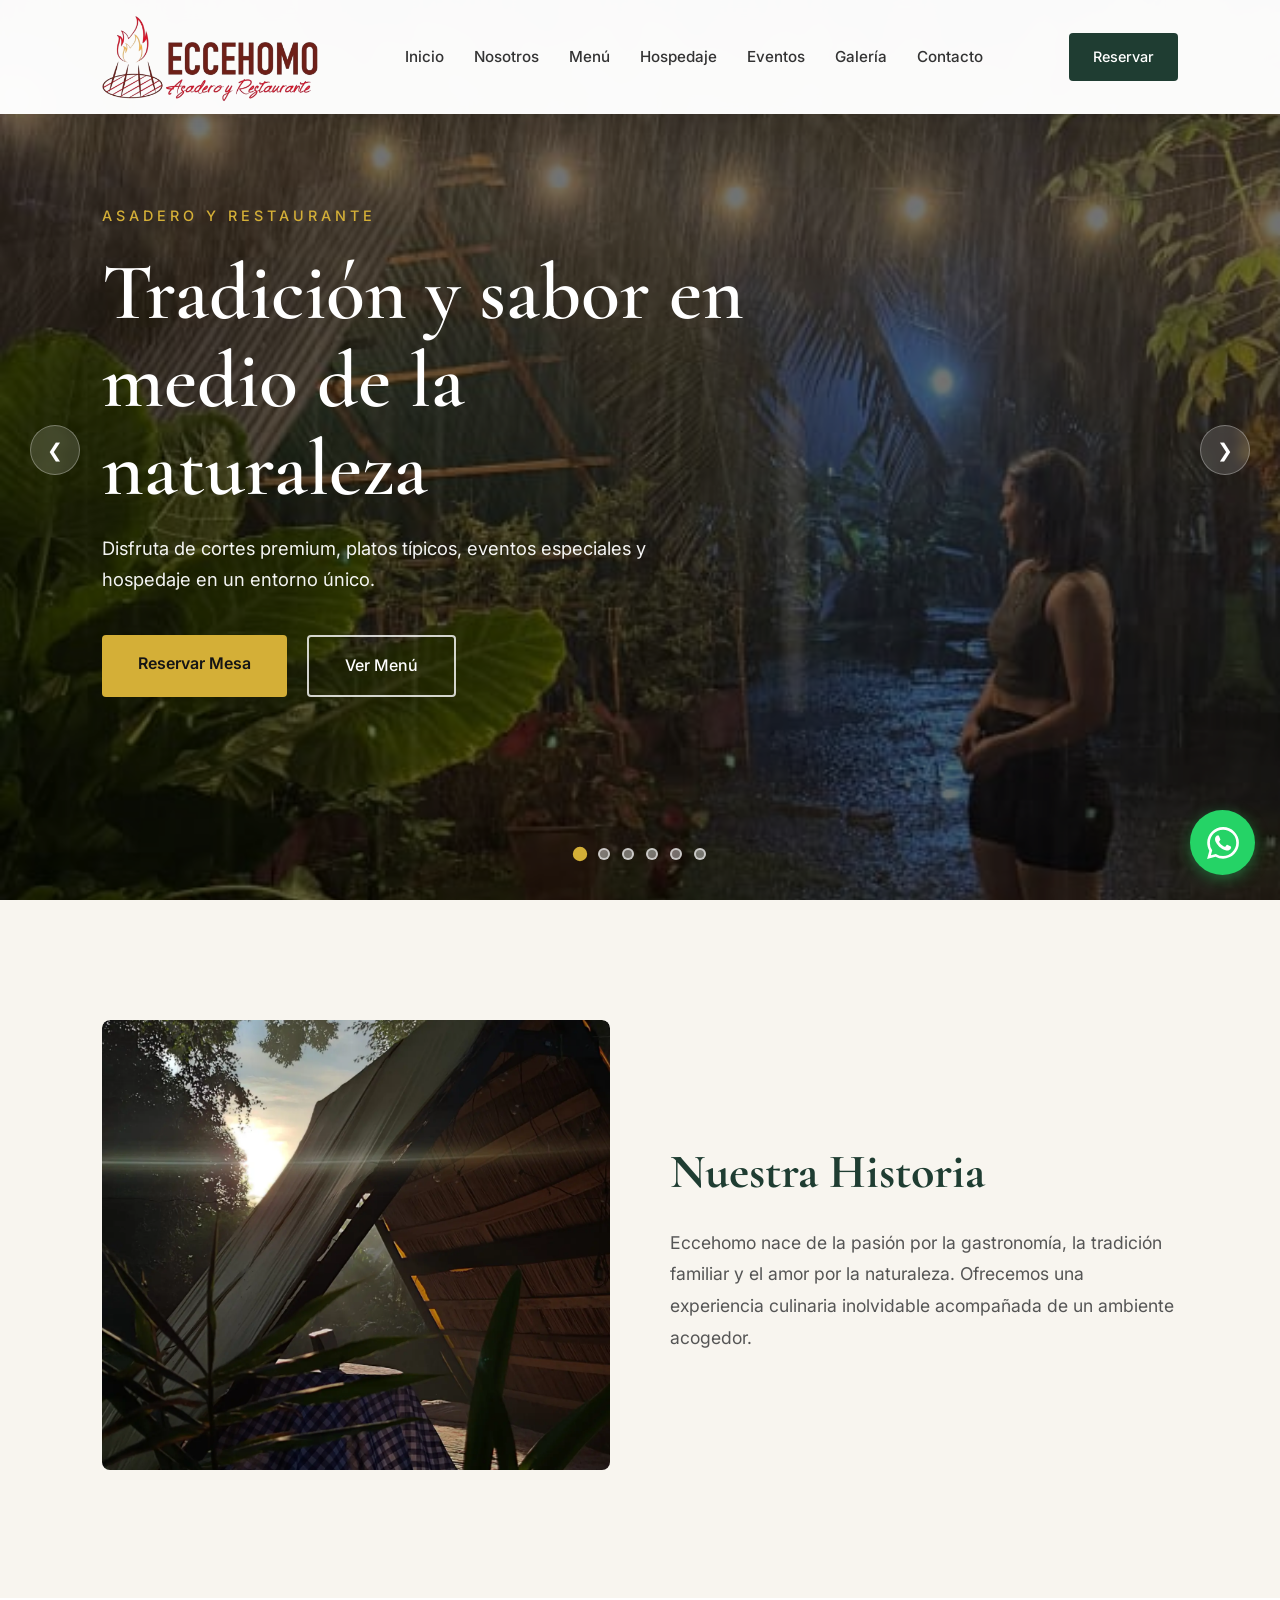
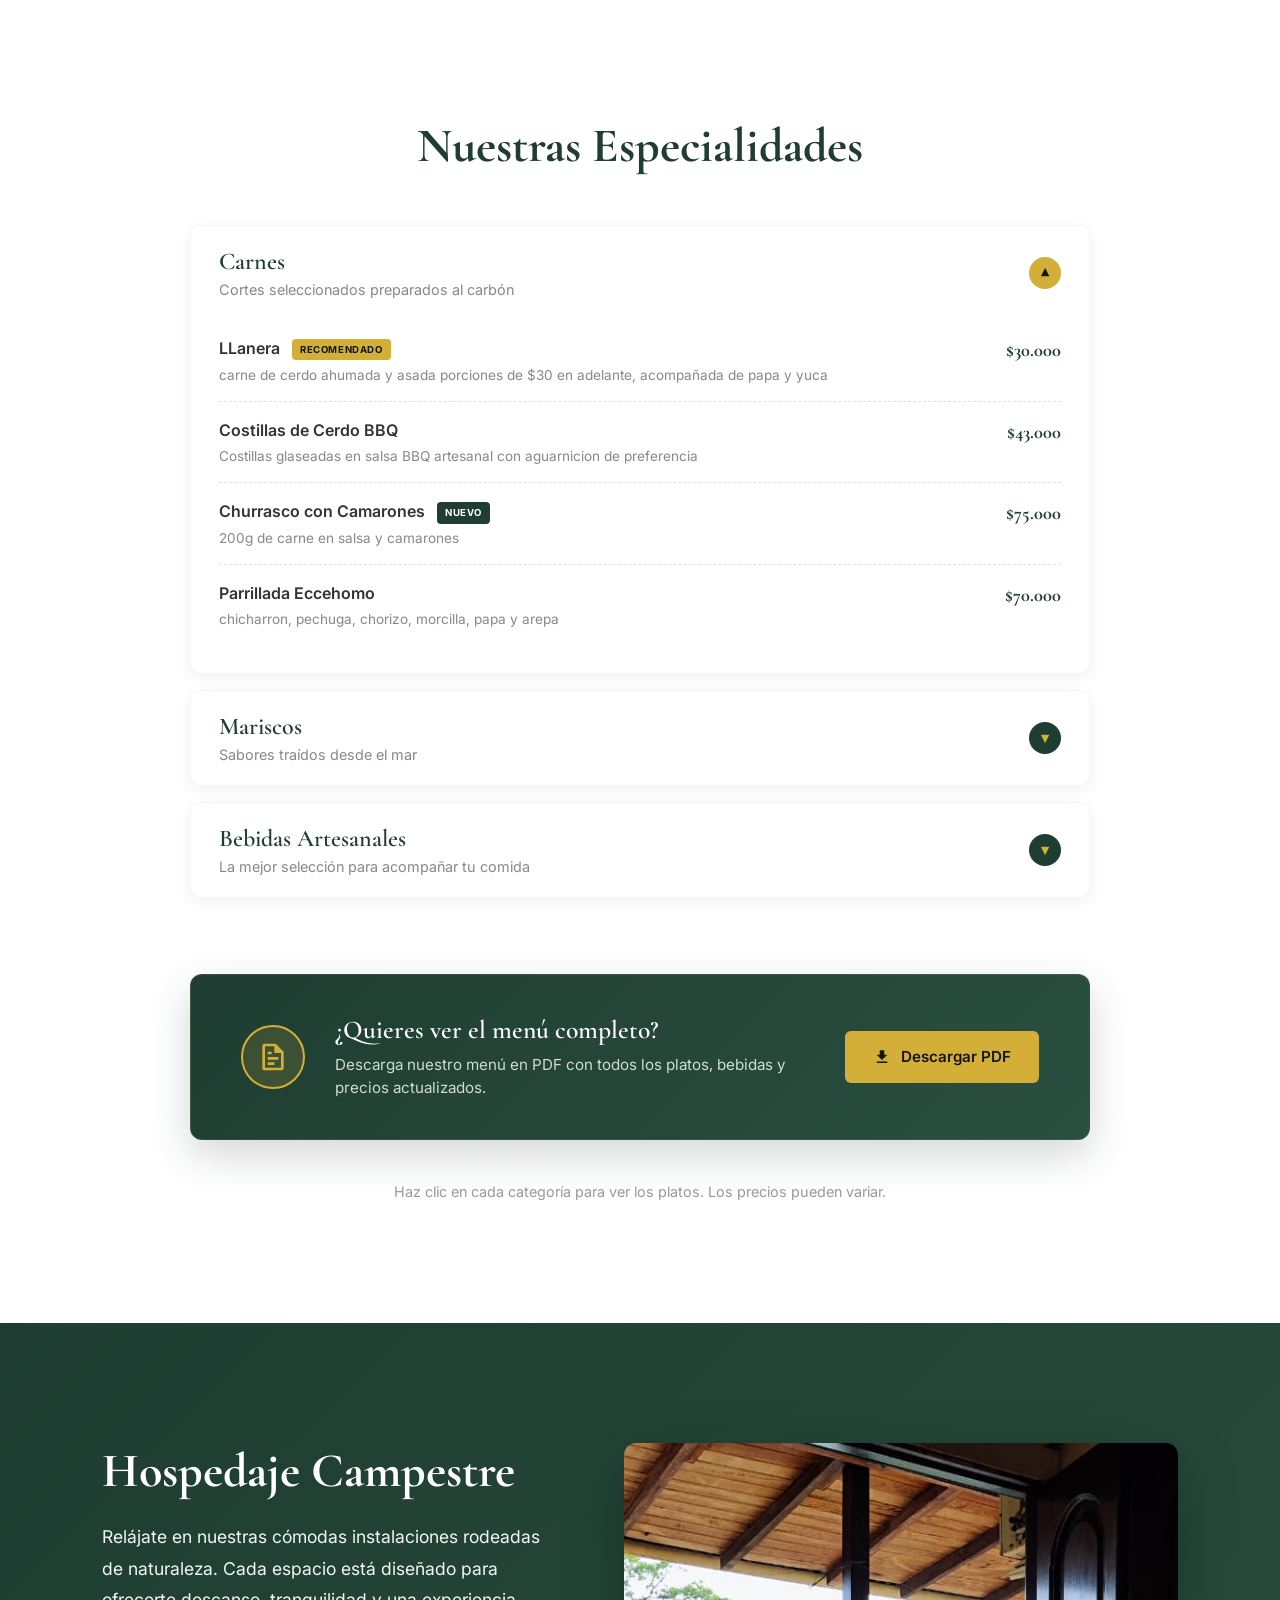
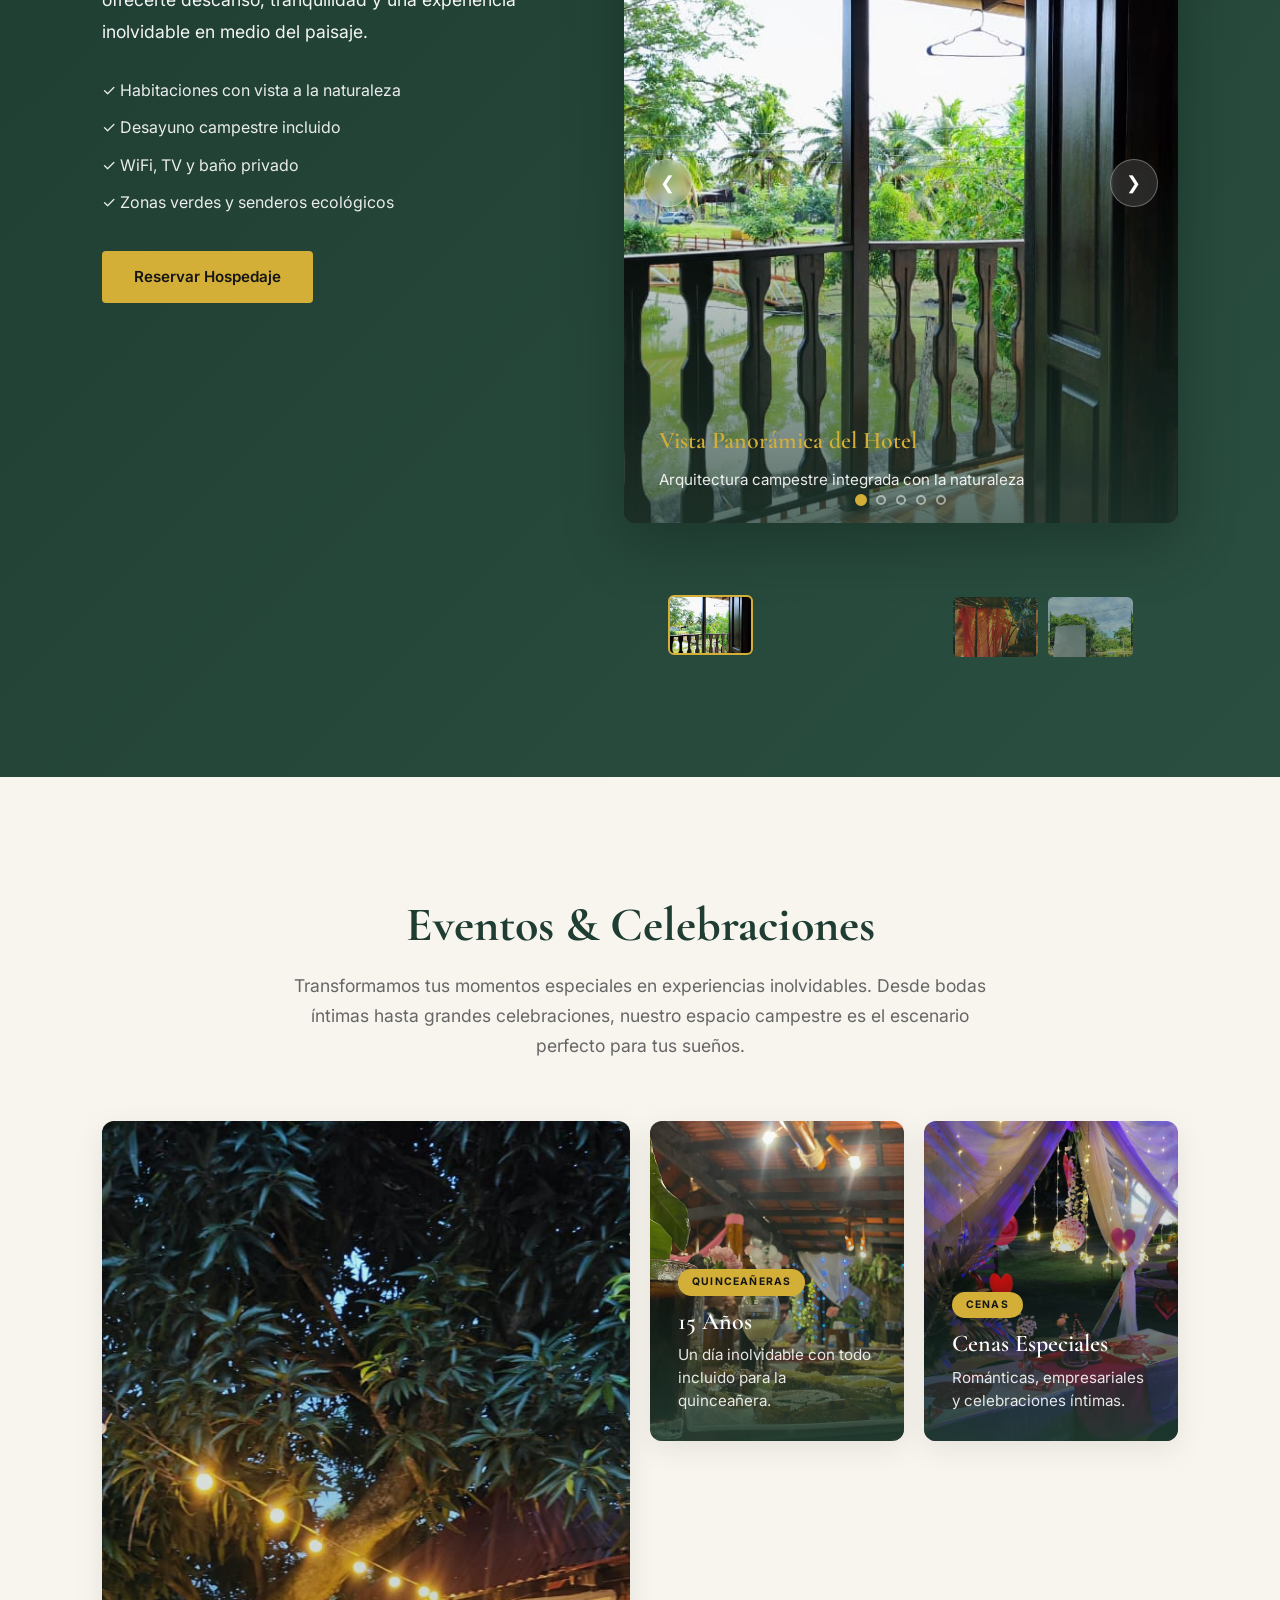
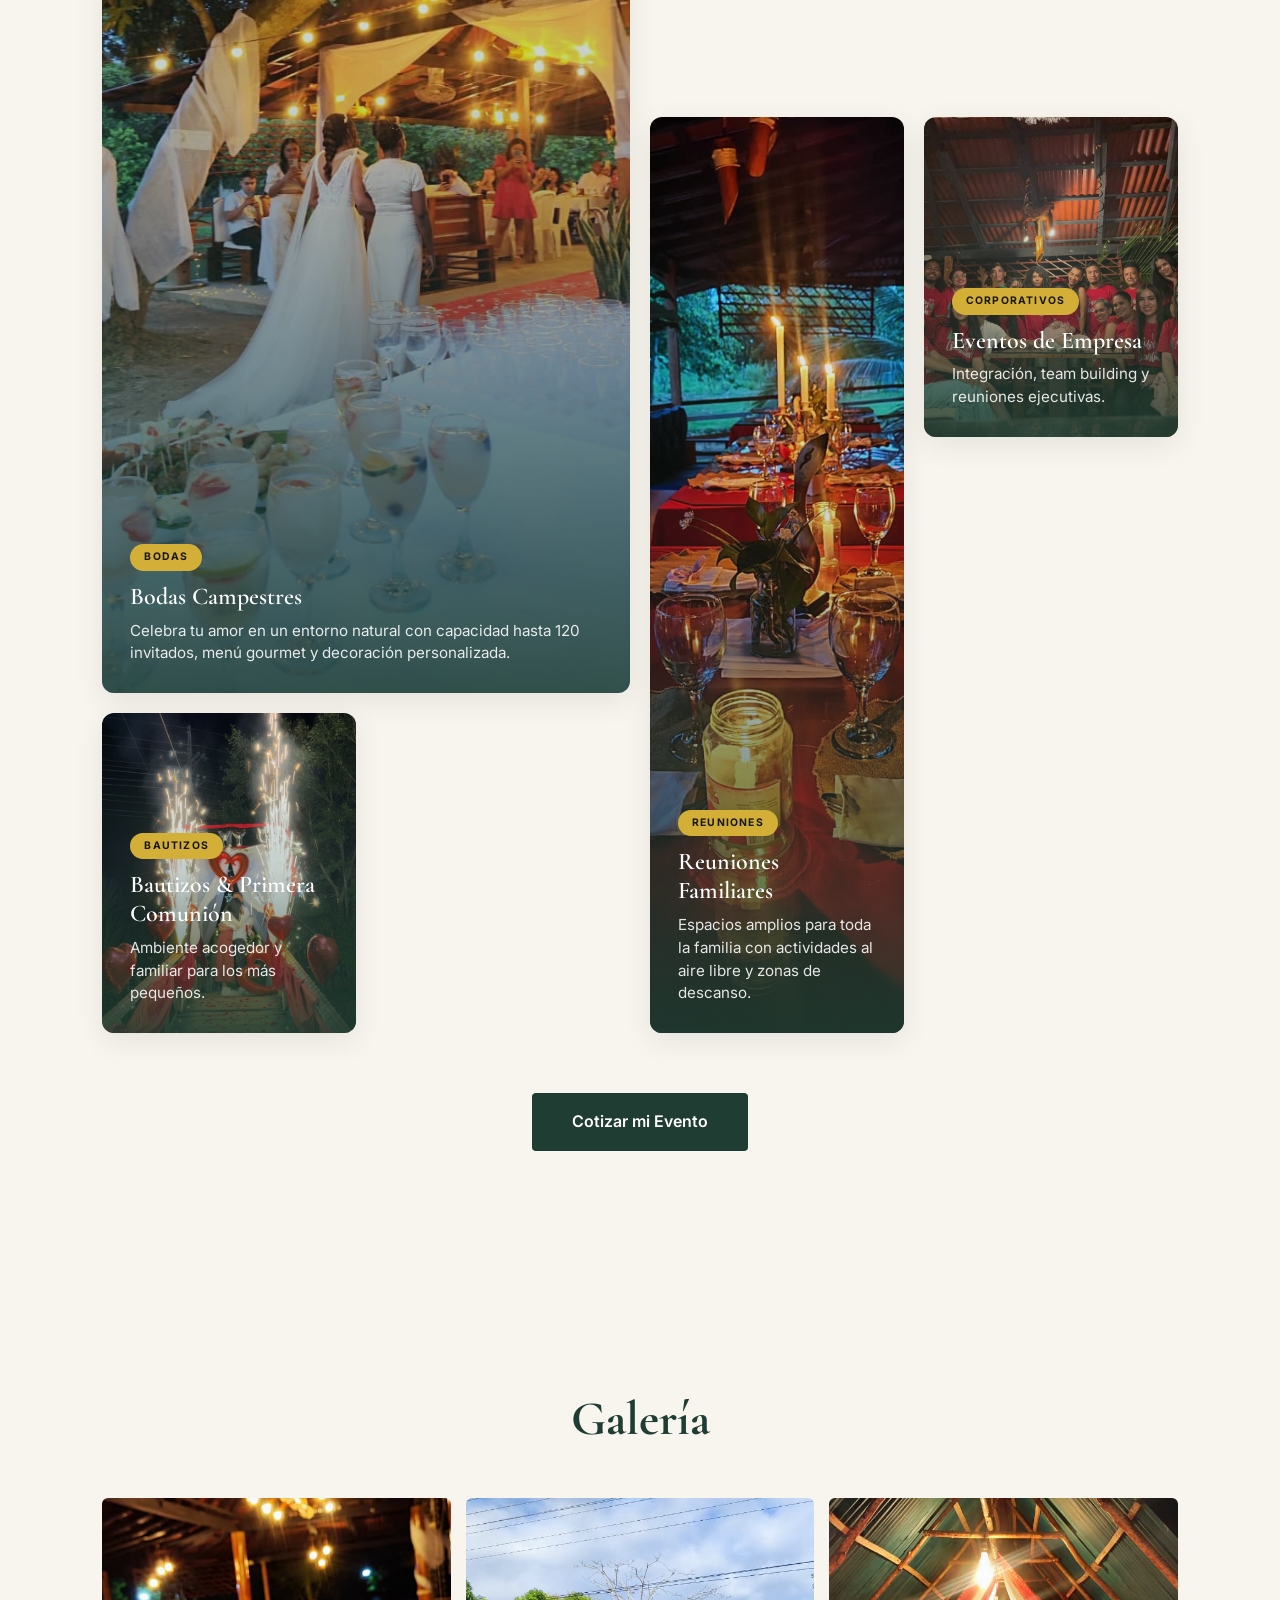
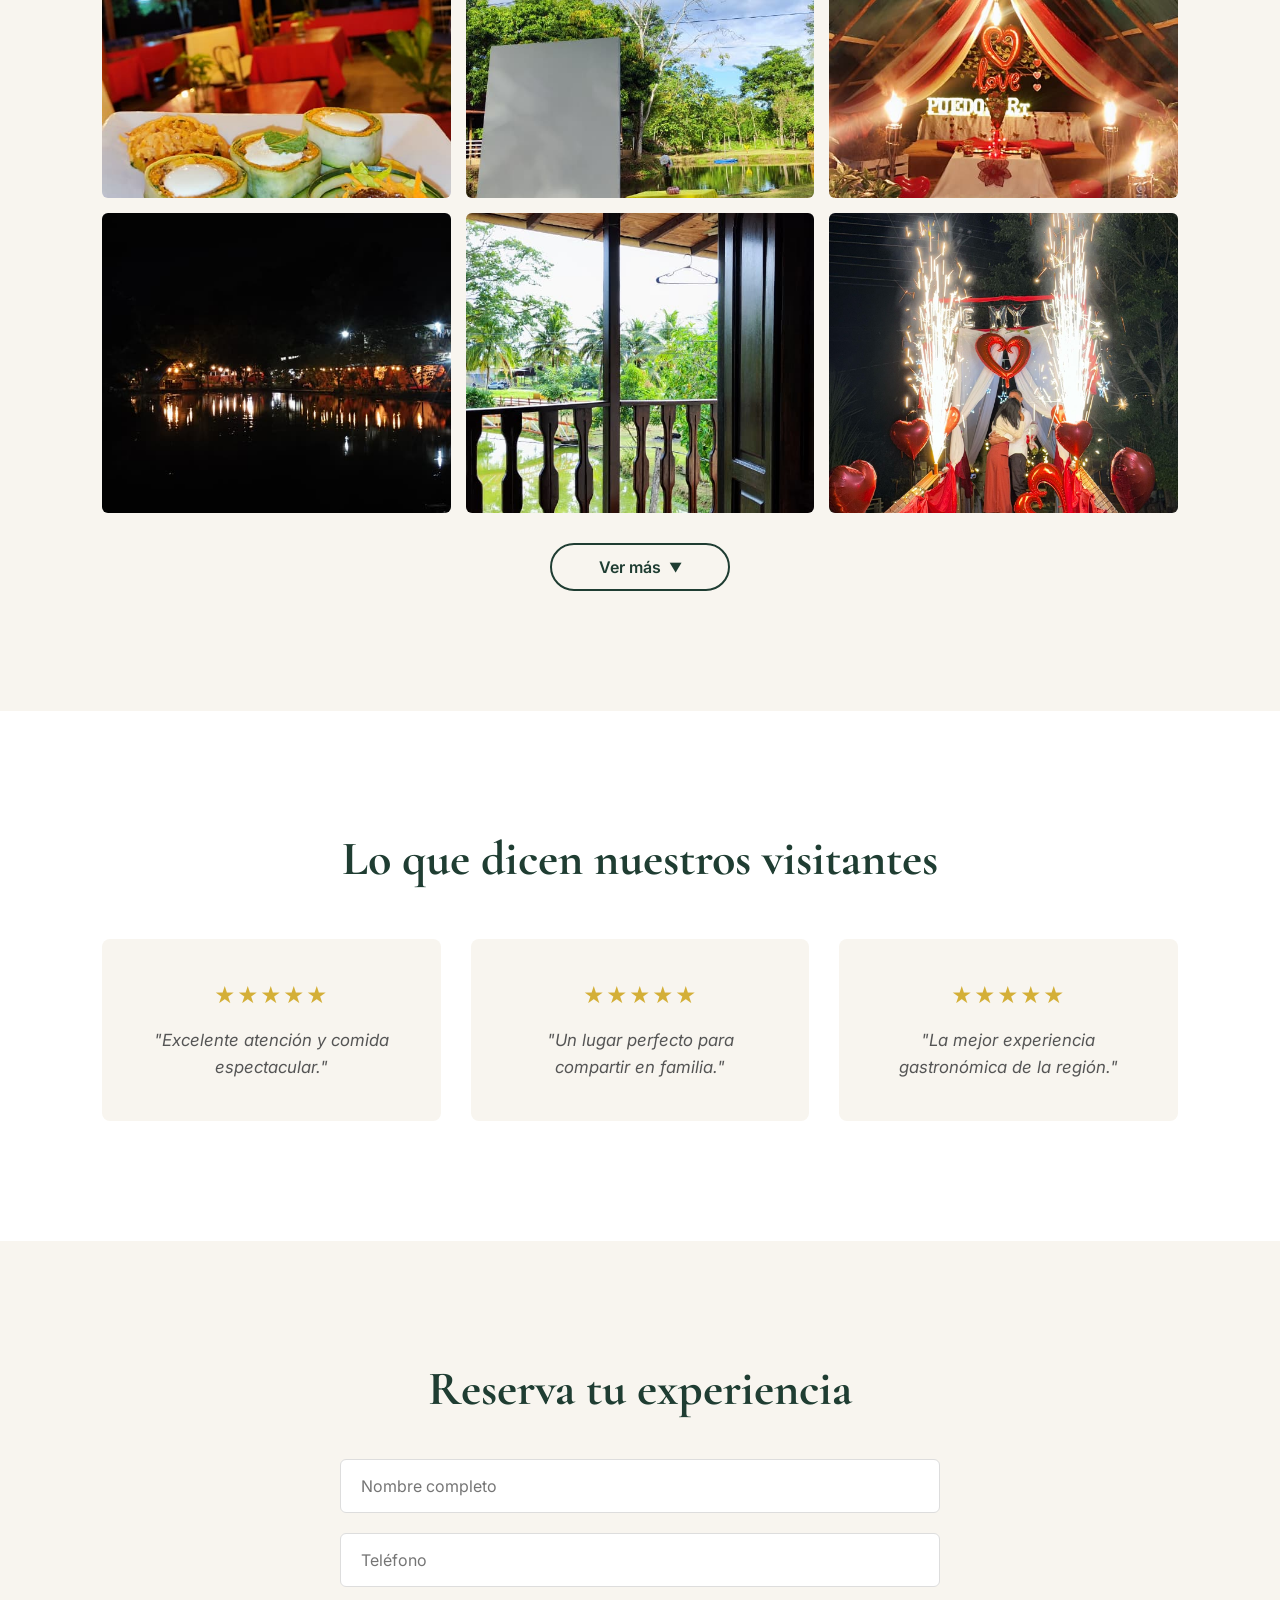
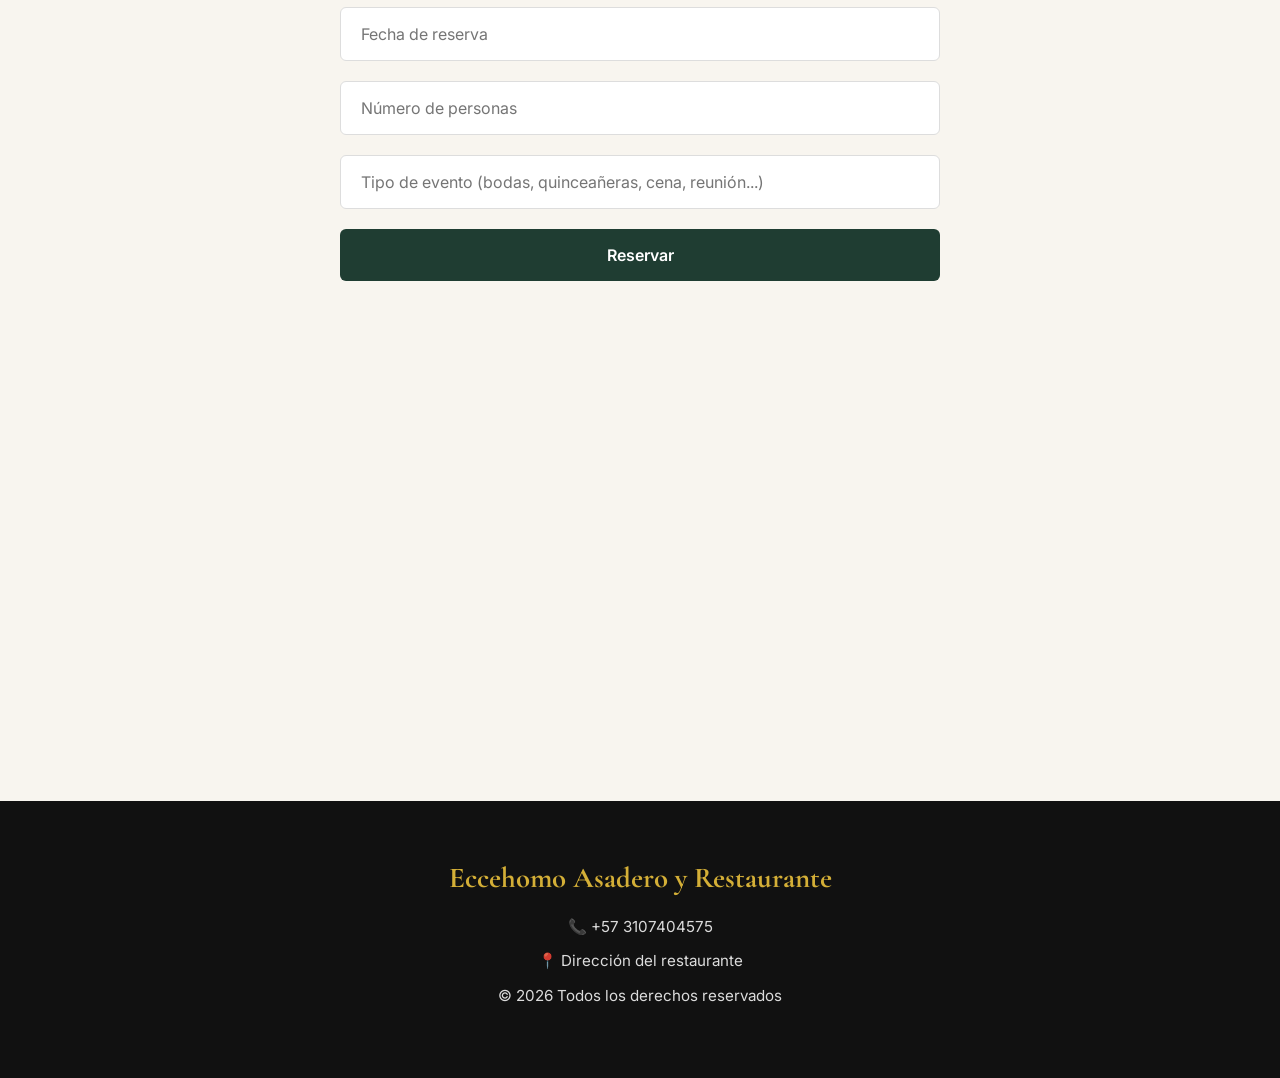
==== commit b9385427: "cambios de texto" ====
--- a/index.html
+++ b/index.html
@@ -170,14 +170,14 @@
                         <li class="dish-item">
                             <div>
                                 <span class="dish-name">Churrasco con Camarones <span class="badge new">Nuevo</span></span>
-                                <span class="dish-desc">350g de solomito en salsa de vino tinto y camarones</span>
+                                <span class="dish-desc">200g de carne en salsa y camarones</span>
                             </div>
                             <span class="dish-price">$75.000</span>
                         </li>
                         <li class="dish-item">
                             <div>
                                 <span class="dish-name">Parrillada Eccehomo</span>
-                                <span class="dish-desc">Churrasco, pechuga, chorizo, morcilla, papa y arepa</span>
+                                <span class="dish-desc">chicharron, pechuga, chorizo, morcilla, papa y arepa</span>
                             </div>
                             <span class="dish-price">$70.000</span>
                         </li>
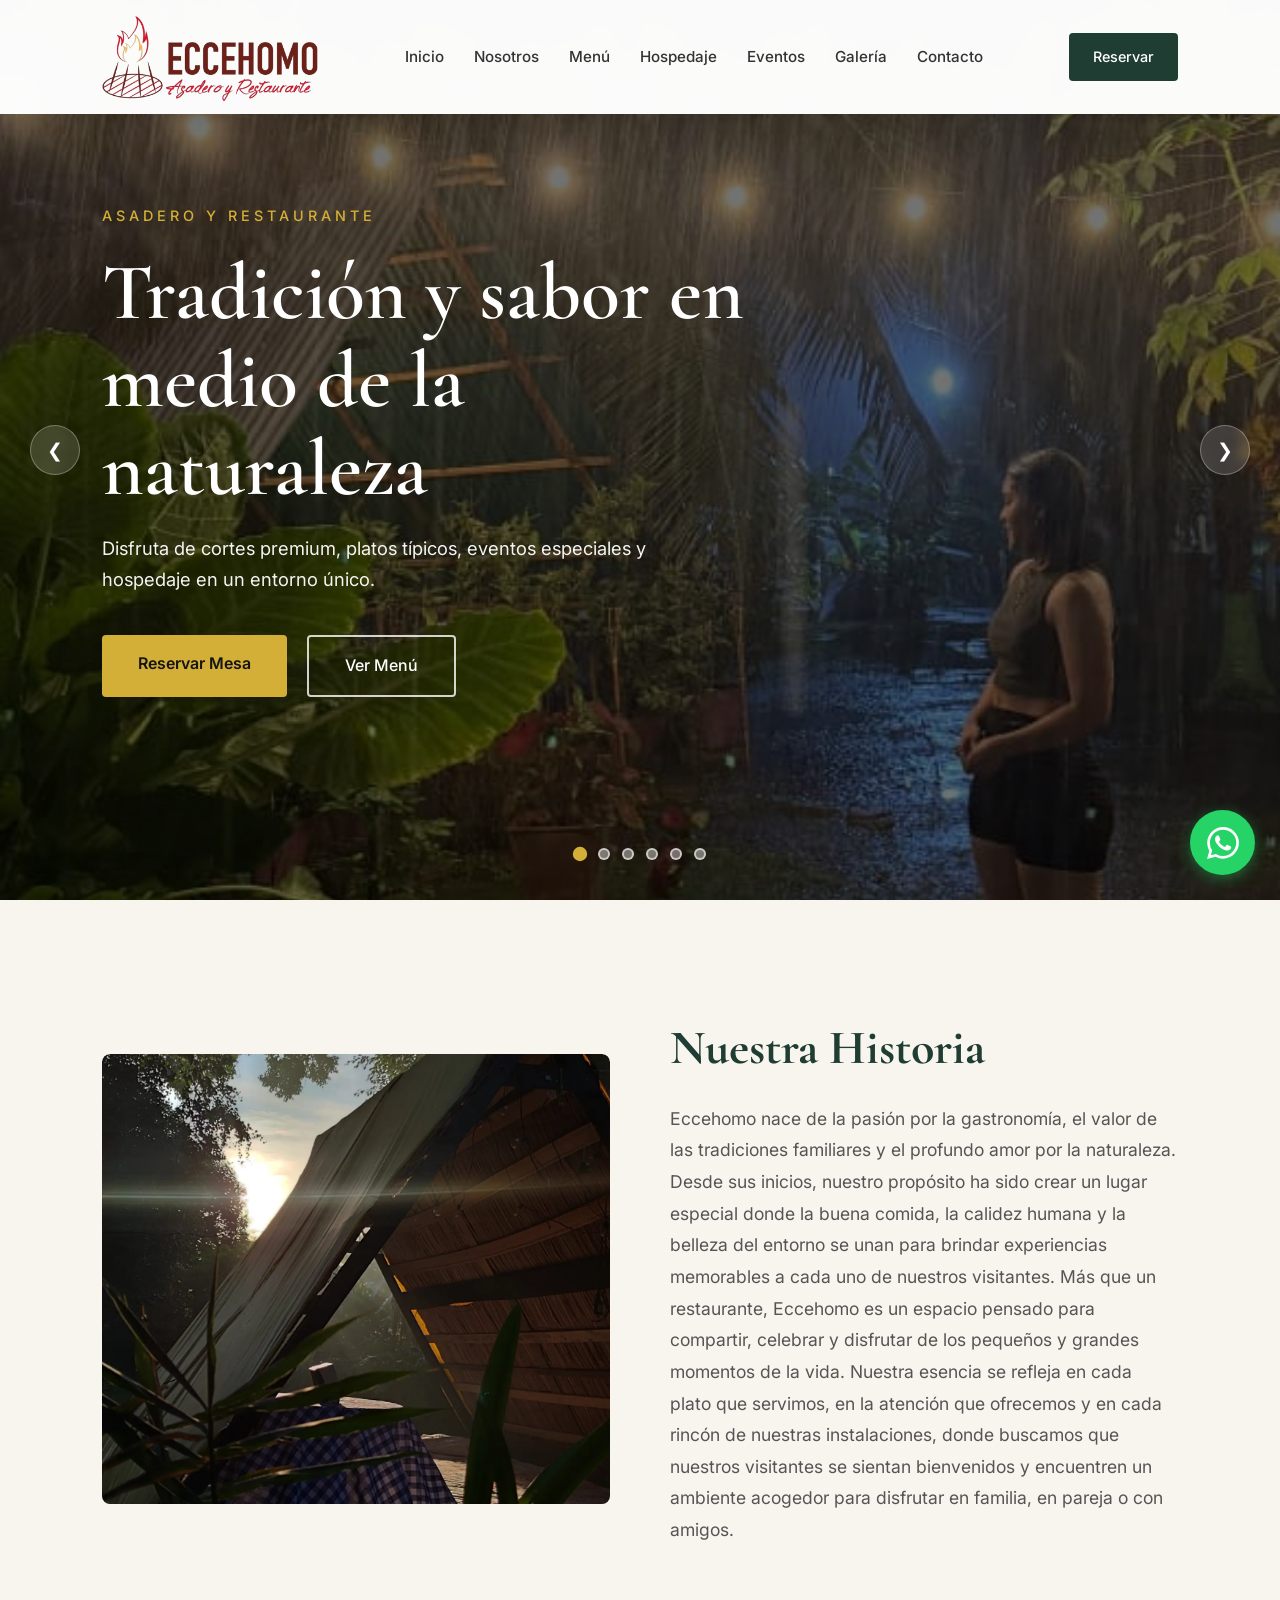
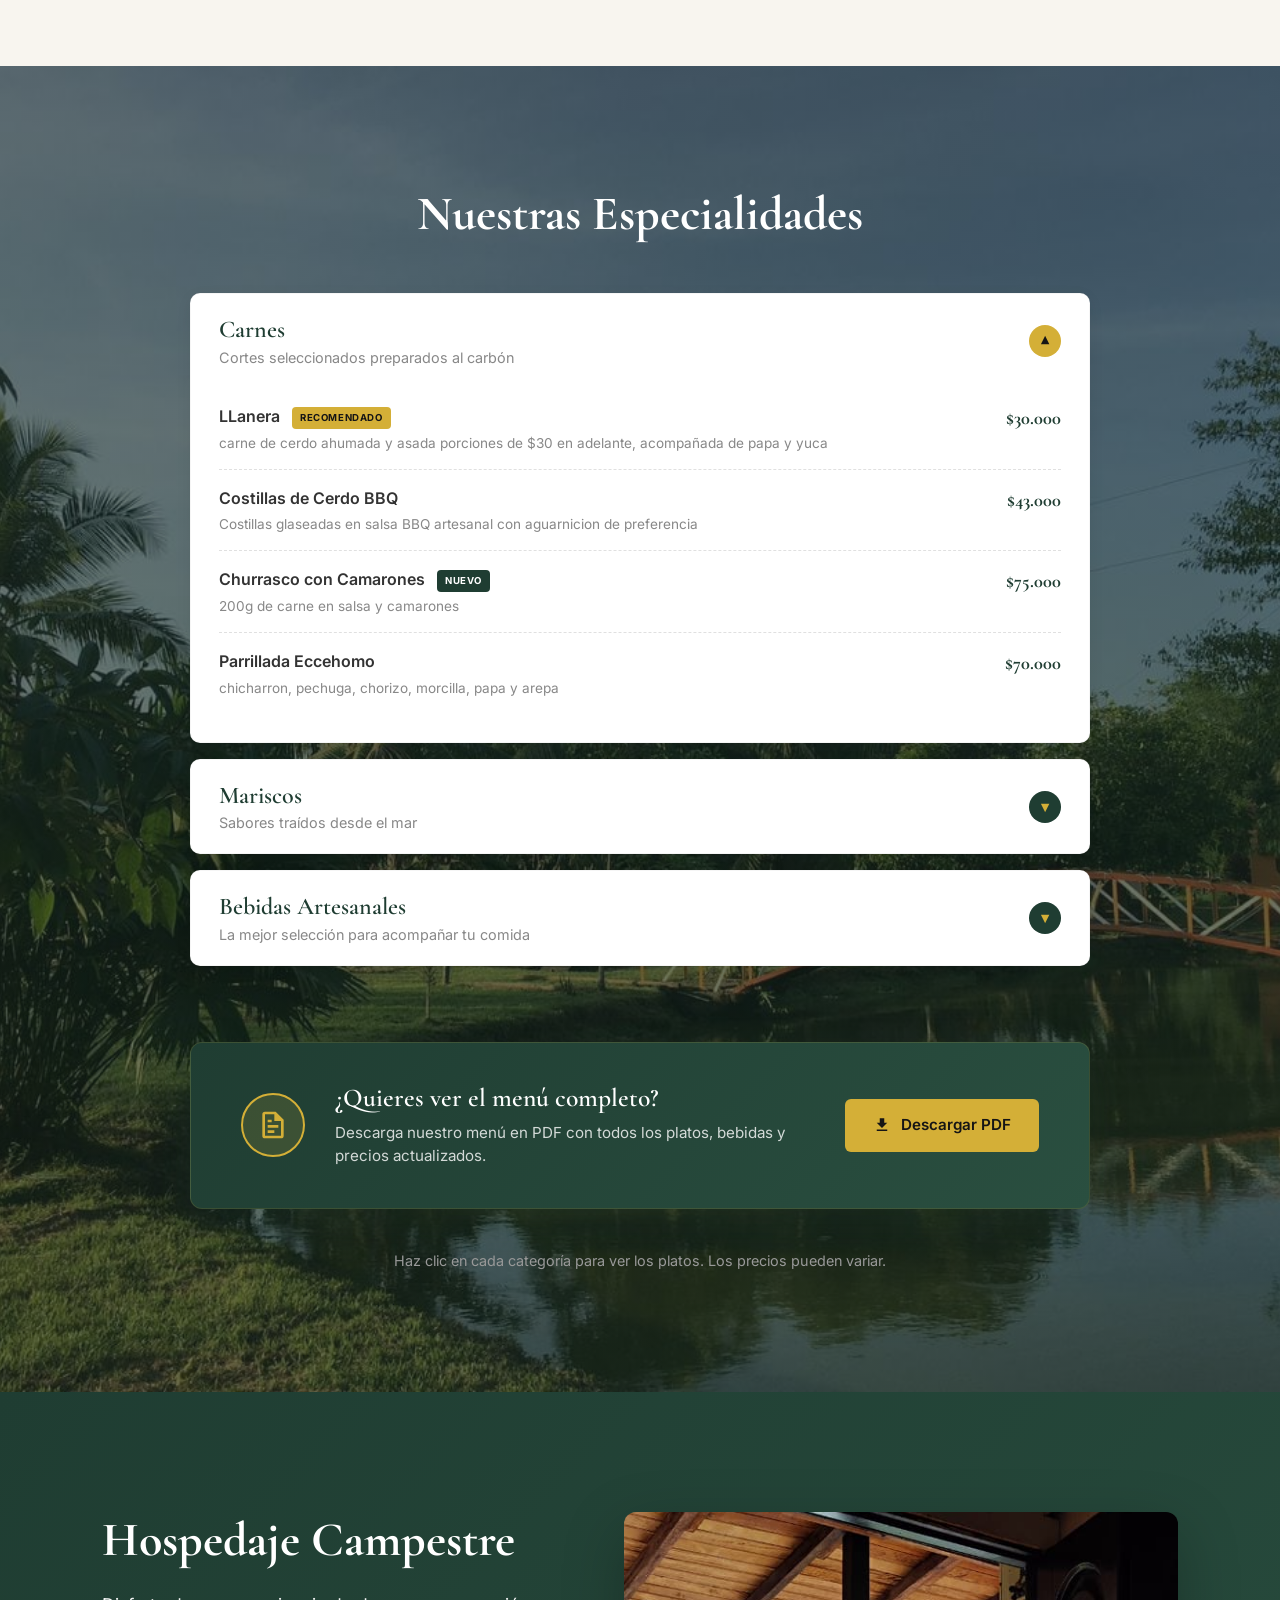
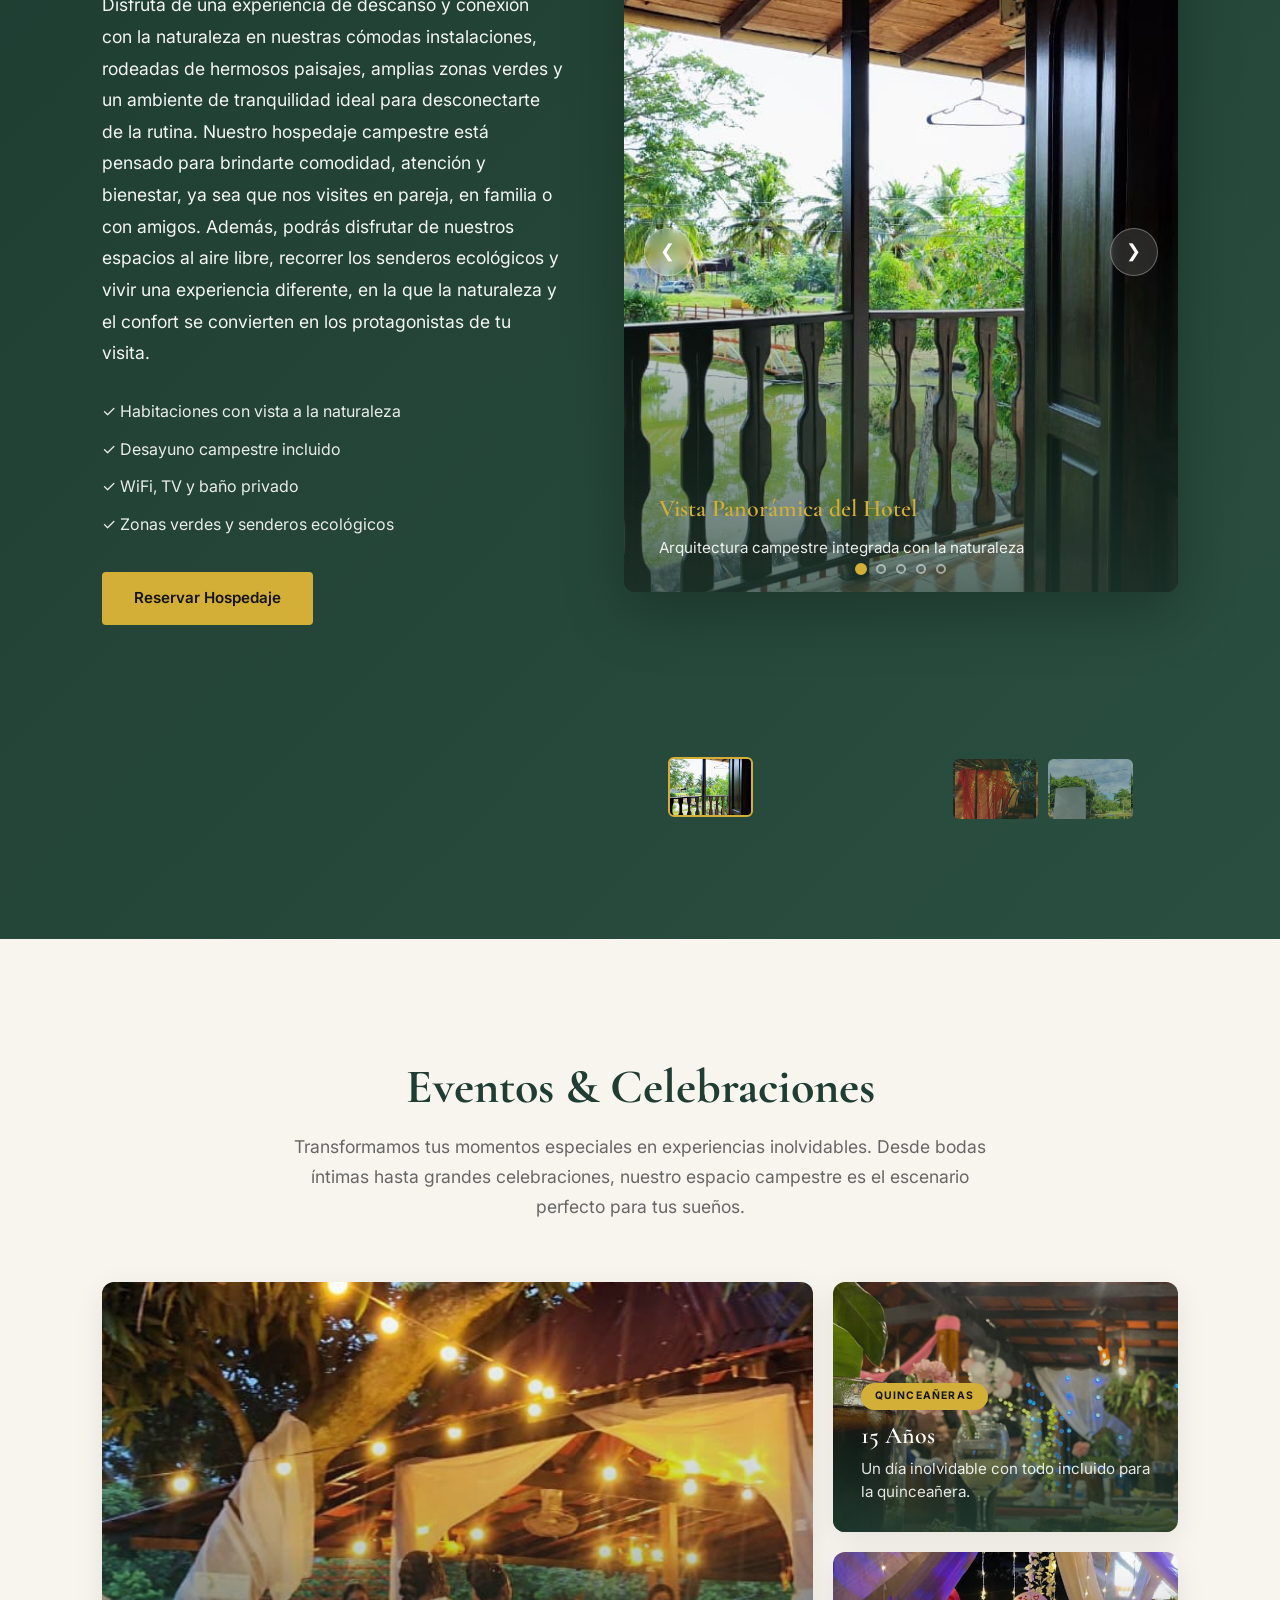
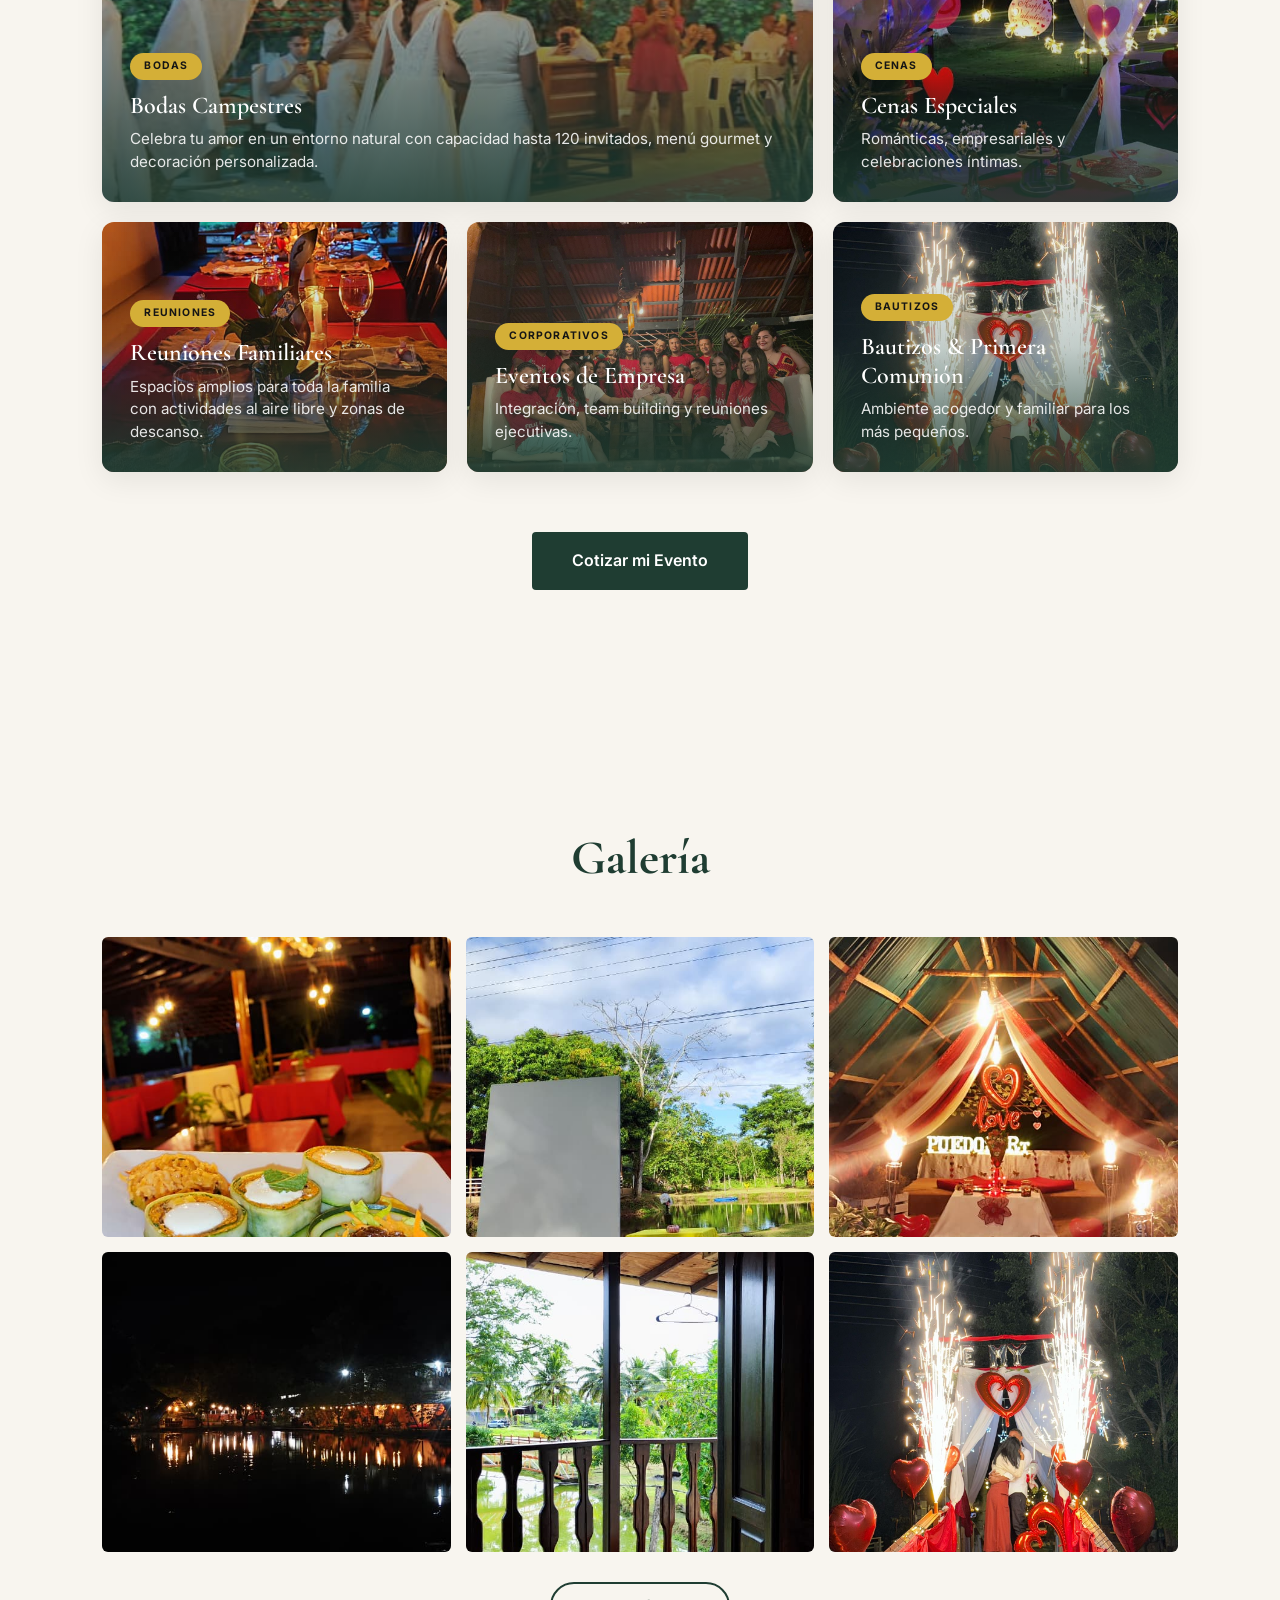
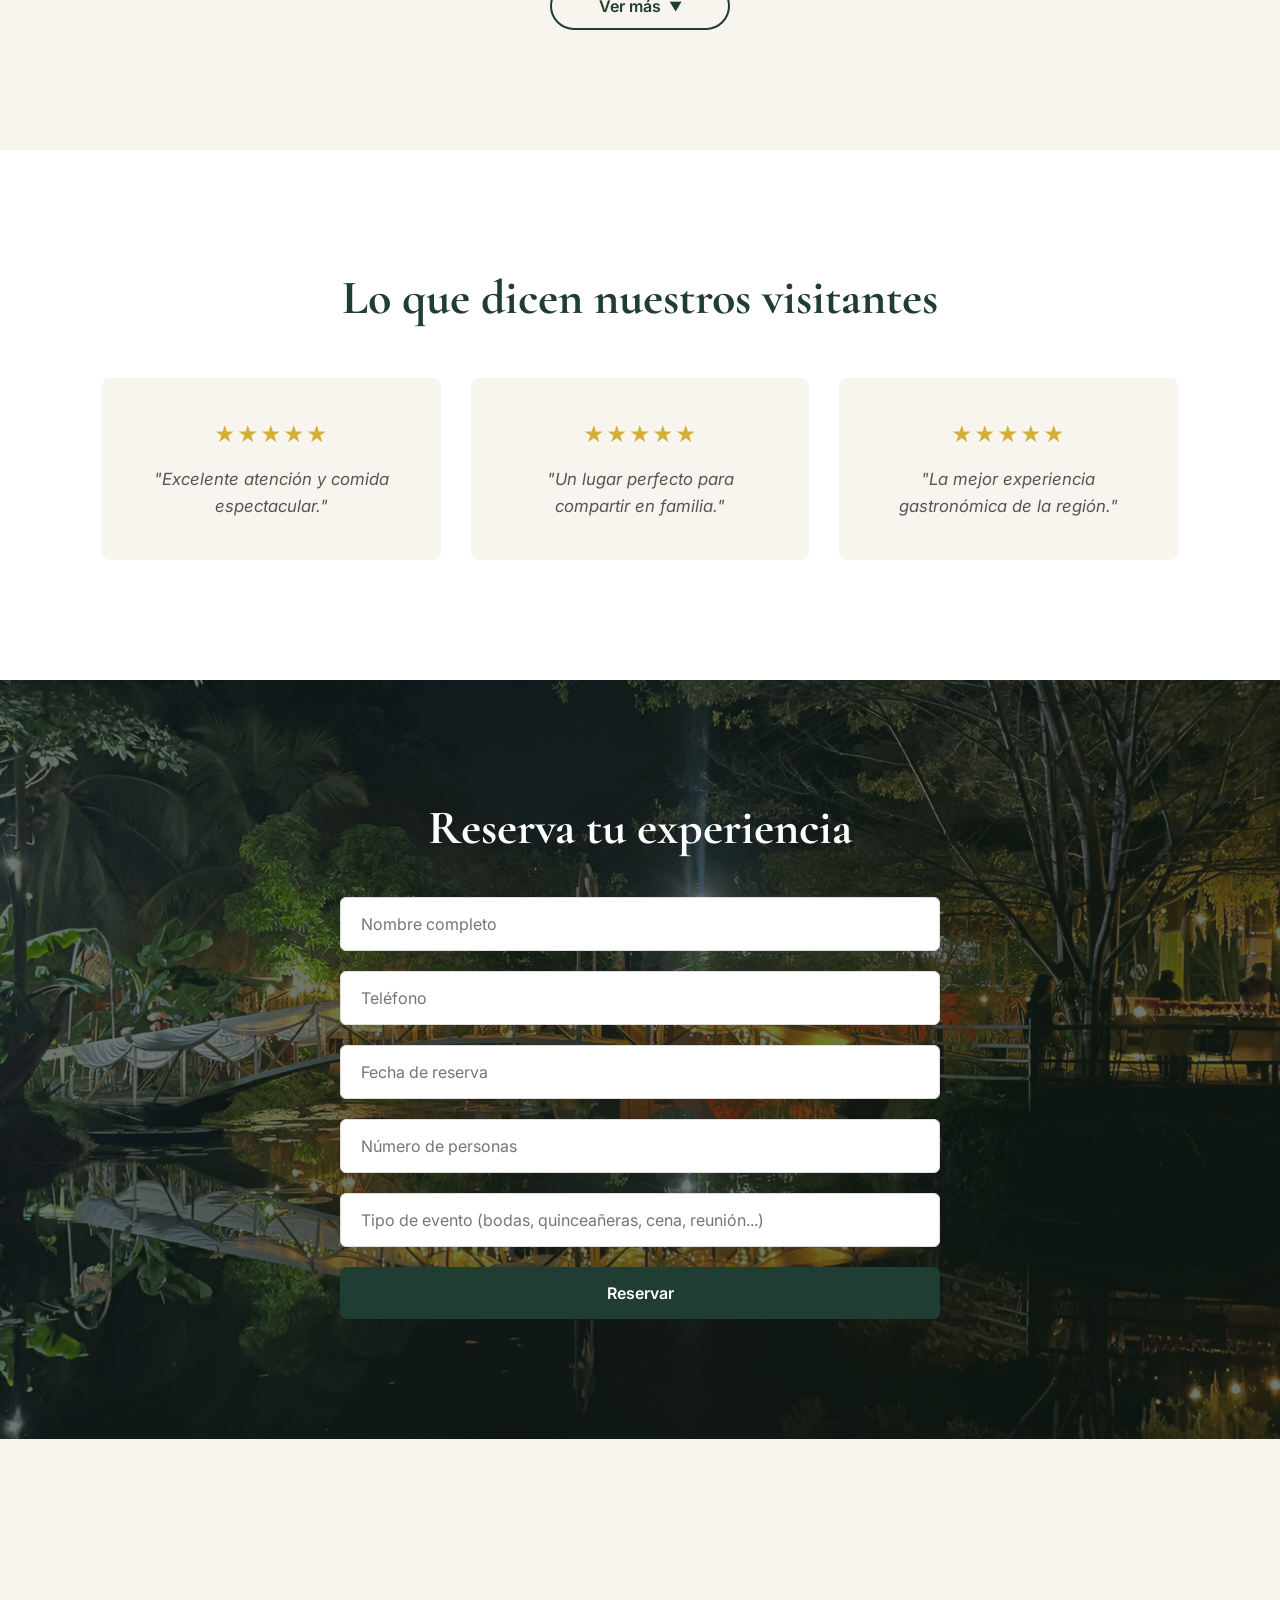
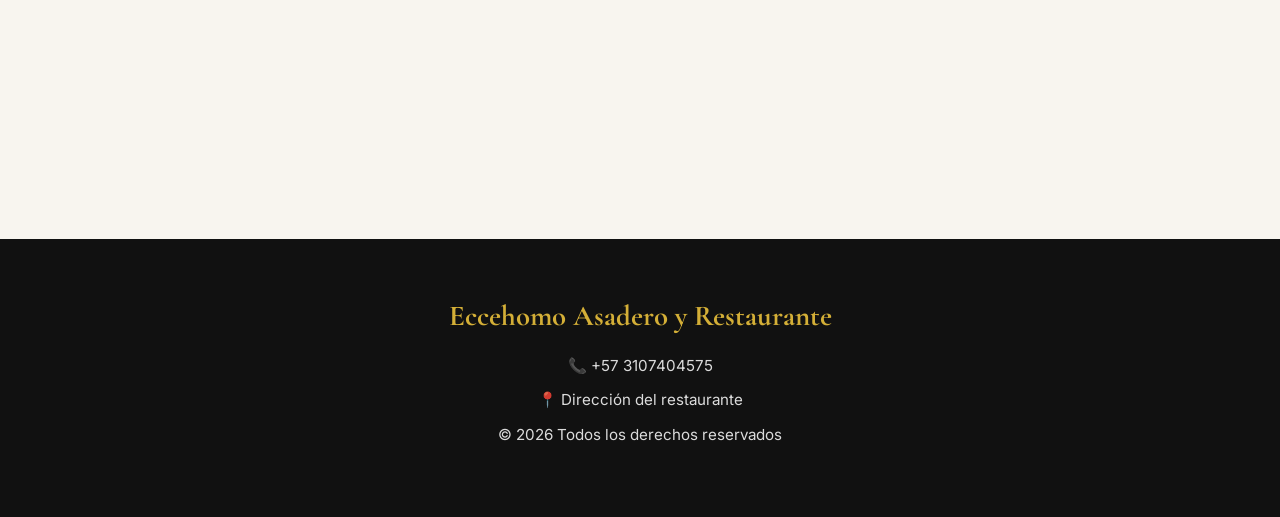
==== commit aa54a912: "cambios de imagen" ====
--- a/index.html
+++ b/index.html
@@ -1,578 +1,740 @@
-<!DOCTYPE html>
+<!doctype html>
 <html lang="es">
-
-<head>
-
-    <meta charset="UTF-8">
-    <meta name="viewport" content="width=device-width, initial-scale=1.0">
+  <head>
+    <meta charset="UTF-8" />
+    <meta name="viewport" content="width=device-width, initial-scale=1.0" />
 
     <title>Eccehomo Asadero y Restaurante</title>
 
-    <meta name="description" content="Restaurante campestre, hospedaje, eventos y gastronomía premium en Eccehomo.">
-
-    <link rel="preconnect" href="https://fonts.googleapis.com">
+    <meta
+      name="description"
+      content="Restaurante campestre, hospedaje, eventos y gastronomía premium en Eccehomo."
+    />
+
+    <link rel="preconnect" href="https://fonts.googleapis.com" />
 
     <link
-        href="https://fonts.googleapis.com/css2?family=Cormorant+Garamond:wght@500;600;700&family=Inter:wght@300;400;500;600&display=swap"
-        rel="stylesheet">
-
-    <link rel="stylesheet" href="css/style.css">
-
-    <base target="_blank">
-</head>
-
-<body>
-
+      href="https://fonts.googleapis.com/css2?family=Cormorant+Garamond:wght@500;600;700&family=Inter:wght@300;400;500;600&display=swap"
+      rel="stylesheet"
+    />
+
+    <link rel="stylesheet" href="css/style.css" />
+
+    <base target="_blank" />
+  </head>
+
+  <body>
     <header>
-
-        <nav class="navbar">
-
-            <div class="logo">
-                <a href="#inicio" target="_self">
-                    <img src="imagenes/logo2.png" alt="Eccehomo">
-                </a>
+      <nav class="navbar">
+        <div class="logo">
+          <a href="#inicio" target="_self">
+            <img src="imagenes/logo2.png" alt="Eccehomo" />
+          </a>
+        </div>
+
+        <!-- Botón hamburguesa para móvil -->
+        <button class="menu-toggle" id="menuToggle" aria-label="Abrir menú">
+          <span></span>
+          <span></span>
+          <span></span>
+        </button>
+
+        <ul class="menu" id="menu">
+          <li><a href="#inicio">Inicio</a></li>
+          <li><a href="#nosotros">Nosotros</a></li>
+          <li><a href="#menu-section">Menú</a></li>
+          <li><a href="#hospedaje">Hospedaje</a></li>
+          <li><a href="#eventos">Eventos</a></li>
+          <!-- NUEVO -->
+          <li><a href="#galeria">Galería</a></li>
+          <li><a href="#contacto">Contacto</a></li>
+        </ul>
+
+        <a href="#reservas" class="btn-reserva"> Reservar </a>
+      </nav>
+    </header>
+
+    <section id="inicio" class="hero">
+      <!-- Carrusel de fondo -->
+      <div class="hero-carousel" id="heroCarousel">
+        <div
+          class="carousel-slide active"
+          style="background-image: url(&quot;imagenes/stecy.jpeg&quot;)"
+        ></div>
+        <div
+          class="carousel-slide"
+          style="background-image: url(&quot;imagenes/nanis1.jpeg&quot;)"
+        ></div>
+        <div
+          class="carousel-slide"
+          style="background-image: url(&quot;imagenes/picni1.jpeg&quot;)"
+        ></div>
+        <div
+          class="carousel-slide"
+          style="background-image: url(&quot;imagenes/picnic.jpeg&quot;)"
+        ></div>
+        <div
+          class="carousel-slide"
+          style="background-image: url(&quot;imagenes/cielo.jpeg&quot;)"
+        ></div>
+        <div
+          class="carousel-slide"
+          style="
+            background-image: url(&quot;imagenes/vista de la naturaleza.jpeg&quot;);
+          "
+        ></div>
+
+        <!-- Overlay oscuro -->
+        <div class="overlay"></div>
+
+        <!-- Controles del carrusel -->
+        <button
+          class="carousel-control carousel-prev"
+          id="carouselPrev"
+          aria-label="Anterior"
+        >
+          &#10094;
+        </button>
+        <button
+          class="carousel-control carousel-next"
+          id="carouselNext"
+          aria-label="Siguiente"
+        >
+          &#10095;
+        </button>
+
+        <!-- Indicadores (dots) -->
+        <div class="carousel-dots" id="carouselDots"></div>
+      </div>
+
+      <div class="hero-content">
+        <span>ASADERO Y RESTAURANTE</span>
+
+        <h1>Tradición y sabor en medio de la naturaleza</h1>
+
+        <p>
+          Disfruta de cortes premium, platos típicos, eventos especiales y
+          hospedaje en un entorno único.
+        </p>
+
+        <div class="hero-buttons">
+          <a href="#reservas" class="btn-primary"> Reservar Mesa </a>
+
+          <a href="#menu-section" class="btn-secondary"> Ver Menú </a>
+        </div>
+      </div>
+    </section>
+
+    <section id="nosotros" class="about reveal">
+      <div class="container">
+        <div class="about-image">
+          <img
+            src="imagenes/historia1.webp"
+            alt="Instalaciones del restaurante Eccehomo"
+          />
+        </div>
+
+        <div class="about-text">
+          <h2>Nuestra Historia</h2>
+
+          <p>
+            Eccehomo nace de la pasión por la gastronomía, el valor de las
+            tradiciones familiares y el profundo amor por la naturaleza. Desde
+            sus inicios, nuestro propósito ha sido crear un lugar especial donde
+            la buena comida, la calidez humana y la belleza del entorno se unan
+            para brindar experiencias memorables a cada uno de nuestros
+            visitantes. Más que un restaurante, Eccehomo es un espacio pensado
+            para compartir, celebrar y disfrutar de los pequeños y grandes
+            momentos de la vida. Nuestra esencia se refleja en cada plato que
+            servimos, en la atención que ofrecemos y en cada rincón de nuestras
+            instalaciones, donde buscamos que nuestros visitantes se sientan
+            bienvenidos y encuentren un ambiente acogedor para disfrutar en
+            familia, en pareja o con amigos.
+          </p>
+        </div>
+      </div>
+    </section>
+
+    <section id="menu-section" class="specialties reveal">
+      <h2>Nuestras Especialidades</h2>
+
+      <div class="accordion-container">
+        <!-- CARNES -->
+        <div class="accordion-item active" data-accordion>
+          <button class="accordion-header">
+            <div class="accordion-title-group">
+              <h3>Carnes</h3>
+              <p>Cortes seleccionados preparados al carbón</p>
             </div>
-
-            <!-- Botón hamburguesa para móvil -->
-            <button class="menu-toggle" id="menuToggle" aria-label="Abrir menú">
-                <span></span>
-                <span></span>
-                <span></span>
-            </button>
-
-            <ul class="menu" id="menu">
-                <li><a href="#inicio">Inicio</a></li>
-                <li><a href="#nosotros">Nosotros</a></li>
-                <li><a href="#menu-section">Menú</a></li>
-                <li><a href="#hospedaje">Hospedaje</a></li>
-                <li><a href="#eventos">Eventos</a></li> <!-- NUEVO -->
-                <li><a href="#galeria">Galería</a></li>
-                <li><a href="#contacto">Contacto</a></li>
+            <div class="accordion-icon">▼</div>
+          </button>
+          <div class="accordion-body">
+            <ul class="dish-list">
+              <li class="dish-item">
+                <div>
+                  <span class="dish-name"
+                    >LLanera
+                    <span class="badge recommended">Recomendado</span></span
+                  >
+                  <span class="dish-desc"
+                    >carne de cerdo ahumada y asada porciones de $30 en
+                    adelante, acompañada de papa y yuca</span
+                  >
+                </div>
+                <span class="dish-price">$30.000</span>
+              </li>
+              <li class="dish-item">
+                <div>
+                  <span class="dish-name">Costillas de Cerdo BBQ</span>
+                  <span class="dish-desc"
+                    >Costillas glaseadas en salsa BBQ artesanal con aguarnicion
+                    de preferencia</span
+                  >
+                </div>
+                <span class="dish-price">$43.000</span>
+              </li>
+              <li class="dish-item">
+                <div>
+                  <span class="dish-name"
+                    >Churrasco con Camarones
+                    <span class="badge new">Nuevo</span></span
+                  >
+                  <span class="dish-desc"
+                    >200g de carne en salsa y camarones</span
+                  >
+                </div>
+                <span class="dish-price">$75.000</span>
+              </li>
+              <li class="dish-item">
+                <div>
+                  <span class="dish-name">Parrillada Eccehomo</span>
+                  <span class="dish-desc"
+                    >chicharron, pechuga, chorizo, morcilla, papa y arepa</span
+                  >
+                </div>
+                <span class="dish-price">$70.000</span>
+              </li>
             </ul>
-
-            <a href="#reservas" class="btn-reserva">
-                Reservar
-            </a>
-
-        </nav>
-
-    </header>
-
-    <section id="inicio" class="hero">
-
-        <!-- Carrusel de fondo -->
-        <div class="hero-carousel" id="heroCarousel">
-            <div class="carousel-slide active" style="background-image: url('imagenes/stecy.jpeg');"></div>
-            <div class="carousel-slide" style="background-image: url('imagenes/nanis1.jpeg');"></div>
-            <div class="carousel-slide" style="background-image: url('imagenes/picni1.jpeg');"></div>
-            <div class="carousel-slide" style="background-image: url('imagenes/picnic.jpeg');"></div>
-            <div class="carousel-slide" style="background-image: url('imagenes/cielo.jpeg');"></div>
-            <div class="carousel-slide" style="background-image: url('imagenes/vista de la naturaleza.jpeg');"></div>
-
-            <!-- Overlay oscuro -->
-            <div class="overlay"></div>
-
-            <!-- Controles del carrusel -->
-            <button class="carousel-control carousel-prev" id="carouselPrev" aria-label="Anterior">&#10094;</button>
-            <button class="carousel-control carousel-next" id="carouselNext" aria-label="Siguiente">&#10095;</button>
-
-            <!-- Indicadores (dots) -->
-            <div class="carousel-dots" id="carouselDots"></div>
-        </div>
-
-        <div class="hero-content">
-
-            <span>ASADERO Y RESTAURANTE</span>
-
-            <h1>
-                Tradición y sabor
-                en medio de la naturaleza
-            </h1>
-
+          </div>
+        </div>
+
+        <!-- MARISCOS -->
+        <div class="accordion-item" data-accordion>
+          <button class="accordion-header">
+            <div class="accordion-title-group">
+              <h3>Mariscos</h3>
+              <p>Sabores traídos desde el mar</p>
+            </div>
+            <div class="accordion-icon">▼</div>
+          </button>
+          <div class="accordion-body">
+            <ul class="dish-list">
+              <li class="dish-item">
+                <div>
+                  <span class="dish-name"
+                    >Cazuela de Mariscos
+                    <span class="badge recommended">Recomendado</span></span
+                  >
+                  <span class="dish-desc"
+                    >Camarón, pulpo, calamares en salsa de coco y curry</span
+                  >
+                </div>
+                <span class="dish-price">$60.000</span>
+              </li>
+              <li class="dish-item">
+                <div>
+                  <span class="dish-name">Mixtos del Mar</span>
+                  <span class="dish-desc"
+                    >Posta de pescado en salsa marinera acompañada con
+                    camaron</span
+                  >
+                </div>
+                <span class="dish-price">$69.000</span>
+              </li>
+              <li class="dish-item">
+                <div>
+                  <span class="dish-name">Langosta con Camarones</span>
+                  <span class="dish-desc"
+                    >Langosta y camarones en salsa de ajo y hierbas</span
+                  >
+                </div>
+                <span class="dish-price">$105.000</span>
+              </li>
+            </ul>
+          </div>
+        </div>
+
+        <!-- BEBIDAS -->
+        <div class="accordion-item" data-accordion>
+          <button class="accordion-header">
+            <div class="accordion-title-group">
+              <h3>Bebidas Artesanales</h3>
+              <p>La mejor selección para acompañar tu comida</p>
+            </div>
+            <div class="accordion-icon">▼</div>
+          </button>
+          <div class="accordion-body">
+            <ul class="dish-list">
+              <li class="dish-item">
+                <div>
+                  <span class="dish-name"
+                    >Limonada de Hierbabuena
+                    <span class="badge new">Nuevo</span></span
+                  >
+                  <span class="dish-desc"
+                    >Limón, hierbabuena fresca y con un toque citrico</span
+                  >
+                </div>
+                <span class="dish-price">$13.000</span>
+              </li>
+              <li class="dish-item">
+                <div>
+                  <span class="dish-name">Jarra de Sangría Eccehomo</span>
+                  <span class="dish-desc"
+                    >Vino tinto, frutas tropicales y toque de canela</span
+                  >
+                </div>
+                <span class="dish-price">$60.000</span>
+              </li>
+              <li class="dish-item">
+                <div>
+                  <span class="dish-name">Piña Colada</span>
+                  <span class="dish-desc"
+                    >coctel tropical con piña y crema de coco</span
+                  >
+                </div>
+                <span class="dish-price">$30.000</span>
+              </li>
+              <li class="dish-item">
+                <div>
+                  <span class="dish-name">Jugo Natural en Agua / Leche</span>
+                  <span class="dish-desc">Mora, lulo, maracuyá o mango</span>
+                </div>
+                <span class="dish-price">$10.000</span>
+              </li>
+            </ul>
+          </div>
+        </div>
+        <!-- DESCARGAR MENÚ PDF -->
+        <div class="menu-download">
+          <div class="menu-download-icon">
+            <svg viewBox="0 0 24 24" xmlns="http://www.w3.org/2000/svg">
+              <path
+                fill="currentColor"
+                d="M14 2H6a2 2 0 0 0-2 2v16a2 2 0 0 0 2 2h12a2 2 0 0 0 2-2V8l-6-6zm4 18H6V4h7v5h5v11z"
+              />
+              <path
+                fill="currentColor"
+                d="M8 12h8v2H8zm0 4h5v2H8zm0-8h3v2H8z"
+              />
+            </svg>
+          </div>
+          <div class="menu-download-text">
+            <h3>¿Quieres ver el menú completo?</h3>
             <p>
-                Disfruta de cortes premium, platos típicos,
-                eventos especiales y hospedaje en un entorno único.
+              Descarga nuestro menú en PDF con todos los platos, bebidas y
+              precios actualizados.
             </p>
-
-            <div class="hero-buttons">
-
-                <a href="#reservas" class="btn-primary">
-                    Reservar Mesa
-                </a>
-
-                <a href="#menu-section" class="btn-secondary">
-                    Ver Menú
-                </a>
-
+          </div>
+          <a
+            href="documentos/Menú de comida_merged.pdf"
+            class="btn-download"
+            download
+          >
+            <svg viewBox="0 0 24 24" xmlns="http://www.w3.org/2000/svg">
+              <path
+                fill="currentColor"
+                d="M19 9h-4V3H9v6H5l7 7 7-7zM5 18v2h14v-2H5z"
+              />
+            </svg>
+            Descargar PDF
+          </a>
+        </div>
+
+        <p class="menu-note">
+          Haz clic en cada categoría para ver los platos. Los precios pueden
+          variar.
+        </p>
+      </div>
+    </section>
+
+    <section id="hospedaje" class="lodging reveal">
+      <div class="lodging-content">
+        <div class="lodging-text">
+          <h2>Hospedaje Campestre</h2>
+          <p>
+            Disfruta de una experiencia de descanso y conexión con la naturaleza
+            en nuestras cómodas instalaciones, rodeadas de hermosos paisajes,
+            amplias zonas verdes y un ambiente de tranquilidad ideal para
+            desconectarte de la rutina. Nuestro hospedaje campestre está pensado
+            para brindarte comodidad, atención y bienestar, ya sea que nos
+            visites en pareja, en familia o con amigos. Además, podrás disfrutar
+            de nuestros espacios al aire libre, recorrer los senderos ecológicos
+            y vivir una experiencia diferente, en la que la naturaleza y el
+            confort se convierten en los protagonistas de tu visita.
+          </p>
+
+          <ul class="lodging-features">
+            <li>✓ Habitaciones con vista a la naturaleza</li>
+            <li>✓ Desayuno campestre incluido</li>
+            <li>✓ WiFi, TV y baño privado</li>
+            <li>✓ Zonas verdes y senderos ecológicos</li>
+          </ul>
+          <a href="#reservas" class="btn-lodging">Reservar Hospedaje</a>
+        </div>
+
+        <!-- CARRUSEL DE HOSPEDAJE -->
+        <div class="lodging-carousel-wrap">
+          <div class="lodging-carousel" id="lodgingCarousel">
+            <div
+              class="lodging-slide active"
+              style="background-image: url(&quot;imagenes/cuarto.jpeg&quot;)"
+            >
+              <div class="lodging-caption">
+                <h4>Vista Panorámica del Hotel</h4>
+                <p>Arquitectura campestre integrada con la naturaleza</p>
+              </div>
             </div>
 
-        </div>
-
-    </section>
-
-    <section id="nosotros" class="about reveal">
-
-        <div class="container">
-
-            <div class="about-image">
-                <img src="imagenes/historia1.webp" alt="Instalaciones del restaurante Eccehomo">
+            <div
+              class="lodging-slide"
+              style="background-image: url(&quot;imagenes/hospedaje2.jpg&quot;)"
+            >
+              <div class="lodging-caption">
+                <h4>Habitación Suite Principal</h4>
+                <p>Cama king size, balcón privado y vista a la montaña</p>
+              </div>
             </div>
 
-            <div class="about-text">
-
-                <h2>Nuestra Historia</h2>
-
-                <p>
-                    Eccehomo nace de la pasión por la gastronomía,
-                    la tradición familiar y el amor por la naturaleza.
-                    Ofrecemos una experiencia culinaria inolvidable
-                    acompañada de un ambiente acogedor.
-                </p>
-
+            <div
+              class="lodging-slide"
+              style="background-image: url(&quot;imagenes/hospedaje3.jpg&quot;)"
+            >
+              <div class="lodging-caption">
+                <h4>Habitación Doble Estándar</h4>
+                <p>Perfecta para familias, con dos camas matrimoniales</p>
+              </div>
             </div>
 
-        </div>
-
-    </section>
-
-    <section id="menu-section" class="specialties reveal">
-
-        <h2>Nuestras Especialidades</h2>
-
-        <div class="accordion-container">
-
-            <!-- CARNES -->
-            <div class="accordion-item active" data-accordion>
-                <button class="accordion-header">
-                    <div class="accordion-title-group">
-                        <h3> Carnes</h3>
-                        <p>Cortes seleccionados preparados al carbón</p>
-                    </div>
-                    <div class="accordion-icon">▼</div>
-                </button>
-                <div class="accordion-body">
-                    <ul class="dish-list">
-                        <li class="dish-item">
-                            <div>
-                                <span class="dish-name">LLanera <span
-                                        class="badge recommended">Recomendado</span></span>
-                                <span class="dish-desc">carne de cerdo ahumada y asada porciones de $30 en adelante, acompañada de papa y yuca</span>
-                            </div>
-                            <span class="dish-price">$30.000</span>
-                        </li>
-                        <li class="dish-item">
-                            <div>
-                                <span class="dish-name">Costillas de Cerdo BBQ</span>
-                                <span class="dish-desc">Costillas glaseadas en salsa BBQ artesanal con aguarnicion de preferencia</span>
-                            </div>
-                            <span class="dish-price">$43.000</span>
-                        </li>
-                        <li class="dish-item">
-                            <div>
-                                <span class="dish-name">Churrasco con Camarones <span class="badge new">Nuevo</span></span>
-                                <span class="dish-desc">200g de carne en salsa y camarones</span>
-                            </div>
-                            <span class="dish-price">$75.000</span>
-                        </li>
-                        <li class="dish-item">
-                            <div>
-                                <span class="dish-name">Parrillada Eccehomo</span>
-                                <span class="dish-desc">chicharron, pechuga, chorizo, morcilla, papa y arepa</span>
-                            </div>
-                            <span class="dish-price">$70.000</span>
-                        </li>
-                    </ul>
-                </div>
+            <div
+              class="lodging-slide"
+              style="background-image: url(&quot;imagenes/picni1.jpeg&quot;)"
+            >
+              <div class="lodging-caption">
+                <h4>Zonas Comunes</h4>
+                <p>Salón de descanso con chimenea y vistas al jardín</p>
+              </div>
             </div>
 
-            <!-- MARISCOS -->
-            <div class="accordion-item" data-accordion>
-                <button class="accordion-header">
-                    <div class="accordion-title-group">
-                        <h3> Mariscos</h3>
-                        <p>Sabores traídos desde el mar</p>
-                    </div>
-                    <div class="accordion-icon">▼</div>
-                </button>
-                <div class="accordion-body">
-                    <ul class="dish-list">
-                        <li class="dish-item">
-                            <div>
-                                <span class="dish-name">Cazuela de Mariscos <span
-                                        class="badge recommended">Recomendado</span></span>
-                                <span class="dish-desc">Camarón, pulpo, calamares en salsa de coco y curry</span>
-                            </div>
-                            <span class="dish-price">$60.000</span>
-                        </li>
-                        <li class="dish-item">
-                            <div>
-                                <span class="dish-name">Mixtos del Mar</span>
-                                <span class="dish-desc">Posta de pescado en salsa marinera acompañada con camaron</span>
-                            </div>
-                            <span class="dish-price">$69.000</span>
-                        </li>
-                        <li class="dish-item">
-                            <div>
-                                <span class="dish-name">Langosta con Camarones</span>
-                                <span class="dish-desc">Langosta y camarones en salsa de ajo y hierbas</span>
-                            </div>
-                            <span class="dish-price">$105.000</span>
-                        </li>
-                    </ul>
-                </div>
+            <div
+              class="lodging-slide"
+              style="background-image: url(&quot;imagenes/cuadro.jpeg&quot;)"
+            >
+              <div class="lodging-caption">
+                <h4>Jardines y Exteriores</h4>
+                <p>1500 m² de zonas verdes para caminar y relajarse</p>
+              </div>
             </div>
-
-            <!-- BEBIDAS -->
-            <div class="accordion-item" data-accordion>
-                <button class="accordion-header">
-                    <div class="accordion-title-group">
-                        <h3> Bebidas Artesanales</h3>
-                        <p>La mejor selección para acompañar tu comida</p>
-                    </div>
-                    <div class="accordion-icon">▼</div>
-                </button>
-                <div class="accordion-body">
-                    <ul class="dish-list">
-                        <li class="dish-item">
-                            <div>
-                                <span class="dish-name">Limonada de Hierbabuena <span
-                                        class="badge new">Nuevo</span></span>
-                                <span class="dish-desc">Limón, hierbabuena fresca y con un toque citrico</span>
-                            </div>
-                            <span class="dish-price">$13.000</span>
-                        </li>
-                        <li class="dish-item">
-                            <div>
-                                <span class="dish-name">Jarra de Sangría Eccehomo</span>
-                                <span class="dish-desc">Vino tinto, frutas tropicales y toque de canela</span>
-                            </div>
-                            <span class="dish-price">$60.000</span>
-                        </li>
-                        <li class="dish-item">
-                            <div>
-                                <span class="dish-name">Piña Colada</span>
-                                <span class="dish-desc">coctel tropical con piña y crema de coco</span>
-                            </div>
-                            <span class="dish-price">$30.000</span>
-                        </li>
-                        <li class="dish-item">
-                            <div>
-                                <span class="dish-name">Jugo Natural en Agua / Leche</span>
-                                <span class="dish-desc">Mora, lulo, maracuyá o mango</span>
-                            </div>
-                            <span class="dish-price">$10.000</span>
-                        </li>
-                    </ul>
-                </div>
-            </div>
-                  <!-- DESCARGAR MENÚ PDF -->
-        <div class="menu-download">
-            <div class="menu-download-icon">
-                <svg viewBox="0 0 24 24" xmlns="http://www.w3.org/2000/svg">
-                    <path fill="currentColor" d="M14 2H6a2 2 0 0 0-2 2v16a2 2 0 0 0 2 2h12a2 2 0 0 0 2-2V8l-6-6zm4 18H6V4h7v5h5v11z"/>
-                    <path fill="currentColor" d="M8 12h8v2H8zm0 4h5v2H8zm0-8h3v2H8z"/>
-                </svg>
-            </div>
-            <div class="menu-download-text">
-                <h3>¿Quieres ver el menú completo?</h3>
-                <p>Descarga nuestro menú en PDF con todos los platos, bebidas y precios actualizados.</p>
-            </div>
-            <a href="documentos/Menú de comida_merged.pdf" class="btn-download" download>
-                <svg viewBox="0 0 24 24" xmlns="http://www.w3.org/2000/svg">
-                    <path fill="currentColor" d="M19 9h-4V3H9v6H5l7 7 7-7zM5 18v2h14v-2H5z"/>
-                </svg>
-                Descargar PDF
-            </a>
-        </div>
-
-        <p class="menu-note"> Haz clic en cada categoría para ver los platos. Los precios pueden variar.</p>
-
-
-        </div>
-          
-    </section>
-
-    <section id="hospedaje" class="lodging reveal">
-
-        <div class="lodging-content">
-
-            <div class="lodging-text">
-                <h2>Hospedaje Campestre</h2>
-                <p>
-                    Relájate en nuestras cómodas instalaciones rodeadas de naturaleza.
-                    Cada espacio está diseñado para ofrecerte descanso, tranquilidad y una
-                    experiencia inolvidable en medio del paisaje.
-                </p>
-                <ul class="lodging-features">
-                    <li>✓ Habitaciones con vista a la naturaleza</li>
-                    <li>✓ Desayuno campestre incluido</li>
-                    <li>✓ WiFi, TV y baño privado</li>
-                    <li>✓ Zonas verdes y senderos ecológicos</li>
-                </ul>
-                <a href="#reservas" class="btn-lodging">Reservar Hospedaje</a>
-            </div>
-
-            <!-- CARRUSEL DE HOSPEDAJE -->
-            <div class="lodging-carousel-wrap">
-                <div class="lodging-carousel" id="lodgingCarousel">
-
-                    <div class="lodging-slide active" style="background-image: url('imagenes/cuarto.jpeg');">
-                        <div class="lodging-caption">
-                            <h4>Vista Panorámica del Hotel</h4>
-                            <p>Arquitectura campestre integrada con la naturaleza</p>
-                        </div>
-                    </div>
-
-                    <div class="lodging-slide" style="background-image: url('imagenes/hospedaje2.jpg');">
-                        <div class="lodging-caption">
-                            <h4>Habitación Suite Principal</h4>
-                            <p>Cama king size, balcón privado y vista a la montaña</p>
-                        </div>
-                    </div>
-
-                    <div class="lodging-slide" style="background-image: url('imagenes/hospedaje3.jpg');">
-                        <div class="lodging-caption">
-                            <h4>Habitación Doble Estándar</h4>
-                            <p>Perfecta para familias, con dos camas matrimoniales</p>
-                        </div>
-                    </div>
-
-                    <div class="lodging-slide" style="background-image: url('imagenes/picni1.jpeg');">
-                        <div class="lodging-caption">
-                            <h4>Zonas Comunes</h4>
-                            <p>Salón de descanso con chimenea y vistas al jardín</p>
-                        </div>
-                    </div>
-
-                    <div class="lodging-slide" style="background-image: url('imagenes/cuadro.jpeg');">
-                        <div class="lodging-caption">
-                            <h4>Jardines y Exteriores</h4>
-                            <p>1500 m² de zonas verdes para caminar y relajarse</p>
-                        </div>
-                    </div>
-
-                </div>
-
-                <!-- Controles -->
-                <button class="lodging-ctrl lodging-prev" id="lodgingPrev" aria-label="Anterior">&#10094;</button>
-                <button class="lodging-ctrl lodging-next" id="lodgingNext" aria-label="Siguiente">&#10095;</button>
-
-                <!-- Dots -->
-                <div class="lodging-dots" id="lodgingDots"></div>
-            </div>
-
-            <!-- Miniaturas -->
-            <div class="lodging-thumbs" id="lodgingThumbs"></div>
-
-        </div>
-
+          </div>
+
+          <!-- Controles -->
+          <button
+            class="lodging-ctrl lodging-prev"
+            id="lodgingPrev"
+            aria-label="Anterior"
+          >
+            &#10094;
+          </button>
+          <button
+            class="lodging-ctrl lodging-next"
+            id="lodgingNext"
+            aria-label="Siguiente"
+          >
+            &#10095;
+          </button>
+
+          <!-- Dots -->
+          <div class="lodging-dots" id="lodgingDots"></div>
+        </div>
+
+        <!-- Miniaturas -->
+        <div class="lodging-thumbs" id="lodgingThumbs"></div>
+      </div>
     </section>
     <section id="eventos" class="events reveal">
-
-        <div class="events-header">
-            <h2>Eventos & Celebraciones</h2>
+      <div class="events-header">
+        <h2>Eventos & Celebraciones</h2>
+        <p>
+          Transformamos tus momentos especiales en experiencias inolvidables.
+          Desde bodas íntimas hasta grandes celebraciones, nuestro espacio
+          campestre es el escenario perfecto para tus sueños.
+        </p>
+      </div>
+
+      <div class="events-grid">
+        <!-- BODAS (grande) -->
+        <div class="event-card large">
+          <img src="imagenes/boda2.jpeg" alt="Boda campestre en Eccehomo" />
+          <div class="event-overlay">
+            <span class="event-tag">Bodas</span>
+            <h3>Bodas Campestres</h3>
             <p>
-                Transformamos tus momentos especiales en experiencias inolvidables.
-                Desde bodas íntimas hasta grandes celebraciones, nuestro espacio campestre
-                es el escenario perfecto para tus sueños.
+              Celebra tu amor en un entorno natural con capacidad hasta 120
+              invitados, menú gourmet y decoración personalizada.
             </p>
-        </div>
-
-        <div class="events-grid">
-
-            <!-- BODAS (grande) -->
-            <div class="event-card large">
-                <img src="imagenes/boda2.jpeg" alt="Boda campestre en Eccehomo">
-                <div class="event-overlay">
-                    <span class="event-tag">Bodas</span>
-                    <h3>Bodas Campestres</h3>
-                    <p>Celebra tu amor en un entorno natural con capacidad hasta 120 invitados, menú gourmet y
-                        decoración personalizada.</p>
-                </div>
-            </div>
-
-            <!-- QUINCEAÑERAS -->
-            <div class="event-card">
-                <img src="imagenes/quince3.jpeg" alt="Quinceañera en Eccehomo">
-                <div class="event-overlay">
-                    <span class="event-tag">Quinceañeras</span>
-                    <h3>15 Años</h3>
-                    <p>Un día inolvidable con todo incluido para la quinceañera.</p>
-                </div>
-            </div>
-
-            <!-- CENAS -->
-            <div class="event-card">
-                <img src="imagenes/cenasespeciales2.jpeg" alt="Cena especial en Eccehomo">
-                <div class="event-overlay">
-                    <span class="event-tag">Cenas</span>
-                    <h3>Cenas Especiales</h3>
-                    <p>Románticas, empresariales y celebraciones íntimas.</p>
-                </div>
-            </div>
-
-            <!-- REUNIONES (alta) -->
-            <div class="event-card tall">
-                <img src="imagenes/cena2.jpeg" alt="Reunión familiar en Eccehomo">
-                <div class="event-overlay">
-                    <span class="event-tag">Reuniones</span>
-                    <h3>Reuniones Familiares</h3>
-                    <p>Espacios amplios para toda la familia con actividades al aire libre y zonas de descanso.</p>
-                </div>
-            </div>
-
-            <!-- CORPORATIVOS -->
-            <div class="event-card">
-                <img src="imagenes/grupo de trabajo.jpeg" alt="Evento corporativo en Eccehomo">
-                <div class="event-overlay">
-                    <span class="event-tag">Corporativos</span>
-                    <h3>Eventos de Empresa</h3>
-                    <p>Integración, team building y reuniones ejecutivas.</p>
-                </div>
-            </div>
-
-            <!-- BAUTIZOS -->
-            <div class="event-card">
-                <img src="imagenes/puente.jpeg" alt="Bautizo en Eccehomo">
-                <div class="event-overlay">
-                    <span class="event-tag">Bautizos</span>
-                    <h3>Bautizos & Primera Comunión</h3>
-                    <p>Ambiente acogedor y familiar para los más pequeños.</p>
-                </div>
-            </div>
-
-        </div>
-
-        <div class="event-cta">
-            <a href="#reservas">Cotizar mi Evento</a>
-        </div>
-
+          </div>
+        </div>
+
+        <!-- QUINCEAÑERAS -->
+        <div class="event-card">
+          <img src="imagenes/quince3.jpeg" alt="Quinceañera en Eccehomo" />
+          <div class="event-overlay">
+            <span class="event-tag">Quinceañeras</span>
+            <h3>15 Años</h3>
+            <p>Un día inolvidable con todo incluido para la quinceañera.</p>
+          </div>
+        </div>
+
+        <!-- CENAS -->
+        <div class="event-card">
+          <img
+            src="imagenes/cenasespeciales2.jpeg"
+            alt="Cena especial en Eccehomo"
+          />
+          <div class="event-overlay">
+            <span class="event-tag">Cenas</span>
+            <h3>Cenas Especiales</h3>
+            <p>Románticas, empresariales y celebraciones íntimas.</p>
+          </div>
+        </div>
+
+        <!-- REUNIONES (alta) -->
+        <div class="event-card tall">
+          <img src="imagenes/cena2.jpeg" alt="Reunión familiar en Eccehomo" />
+          <div class="event-overlay">
+            <span class="event-tag">Reuniones</span>
+            <h3>Reuniones Familiares</h3>
+            <p>
+              Espacios amplios para toda la familia con actividades al aire
+              libre y zonas de descanso.
+            </p>
+          </div>
+        </div>
+
+        <!-- CORPORATIVOS -->
+        <div class="event-card">
+          <img
+            src="imagenes/grupo de trabajo.jpeg"
+            alt="Evento corporativo en Eccehomo"
+          />
+          <div class="event-overlay">
+            <span class="event-tag">Corporativos</span>
+            <h3>Eventos de Empresa</h3>
+            <p>Integración, team building y reuniones ejecutivas.</p>
+          </div>
+        </div>
+
+        <!-- BAUTIZOS -->
+        <div class="event-card">
+          <img src="imagenes/puente.jpeg" alt="Bautizo en Eccehomo" />
+          <div class="event-overlay">
+            <span class="event-tag">Bautizos</span>
+            <h3>Bautizos & Primera Comunión</h3>
+            <p>Ambiente acogedor y familiar para los más pequeños.</p>
+          </div>
+        </div>
+      </div>
+
+      <div class="event-cta">
+        <a href="#reservas">Cotizar mi Evento</a>
+      </div>
     </section>
     <section id="galeria" class="gallery reveal">
-
-    <h2>Galería</h2>
-
-    <div class="gallery-grid">
-
-        <img src="imagenes/palto.jpeg" alt="Plato del restaurante" data-index="0">
-        <img src="imagenes/cuadro.jpeg" alt="Sona verde" data-index="1">
-        <img src="imagenes/casa.jpeg" alt="que nunca te falten las citas" data-index="2">
-        <img src="imagenes/negocio_noche.jpeg" alt="restaurante por la noche" data-index="3">
-        <img src="imagenes/cuarto.jpeg" alt="vista desde nuestros cuartos" data-index="4">
-        <img src="imagenes/puente.jpeg" alt="pedida de mano" data-index="5">
-        <img src="imagenes/cenas.jpeg" alt="cita perfecta con quien quieres" data-index="6">
-        <img src ="imagenes/antorchas.jpeg" alt="Decoración con antorchas" data-index="7">
-        <img src ="imagenes/picnic.jpeg" alt="que nunca falcen las citas romanticas" data-index="8">
-        <img src ="imagenes/area comun3.jpeg" alt="area comun" data-index="9">
-
-    </div>
-
-    <div class="gallery-toggle-wrap">
-        <button class="btn-gallery-toggle" id="galleryToggleBtn" type="button" aria-expanded="false">
-            <span class="btn-text">Ver más</span>
-            <span class="btn-icon">▼</span>
+      <h2>Galería</h2>
+
+      <div class="gallery-grid">
+        <img
+          src="imagenes/palto.jpeg"
+          alt="Plato del restaurante"
+          data-index="0"
+        />
+        <img src="imagenes/cuadro.jpeg" alt="Sona verde" data-index="1" />
+        <img
+          src="imagenes/casa.jpeg"
+          alt="que nunca te falten las citas"
+          data-index="2"
+        />
+        <img
+          src="imagenes/negocio_noche.jpeg"
+          alt="restaurante por la noche"
+          data-index="3"
+        />
+        <img
+          src="imagenes/cuarto.jpeg"
+          alt="vista desde nuestros cuartos"
+          data-index="4"
+        />
+        <img src="imagenes/puente.jpeg" alt="pedida de mano" data-index="5" />
+        <img
+          src="imagenes/cenas.jpeg"
+          alt="cita perfecta con quien quieres"
+          data-index="6"
+        />
+        <img
+          src="imagenes/antorchas.jpeg"
+          alt="Decoración con antorchas"
+          data-index="7"
+        />
+        <img
+          src="imagenes/picnic.jpeg"
+          alt="que nunca falcen las citas romanticas"
+          data-index="8"
+        />
+        <img src="imagenes/area comun3.jpeg" alt="area comun" data-index="9" />
+      </div>
+
+      <div class="gallery-toggle-wrap">
+        <button
+          class="btn-gallery-toggle"
+          id="galleryToggleBtn"
+          type="button"
+          aria-expanded="false"
+        >
+          <span class="btn-text">Ver más</span>
+          <span class="btn-icon">▼</span>
         </button>
-    </div>
-
-</section>
+      </div>
+    </section>
 
     <section class="testimonials reveal">
-
-        <h2>Lo que dicen nuestros visitantes</h2>
-
-        <div class="cards">
-
-            <div class="testimonial">
-                <div class="stars"></div>
-                <p>"Excelente atención y comida espectacular."</p>
-            </div>
-
-            <div class="testimonial">
-                <div class="stars"></div>
-                <p>"Un lugar perfecto para compartir en familia."</p>
-            </div>
-
-            <div class="testimonial">
-                <div class="stars"></div>
-                <p>"La mejor experiencia gastronómica de la región."</p>
-            </div>
-
-        </div>
-
+      <h2>Lo que dicen nuestros visitantes</h2>
+
+      <div class="cards">
+        <div class="testimonial">
+          <div class="stars"></div>
+          <p>"Excelente atención y comida espectacular."</p>
+        </div>
+
+        <div class="testimonial">
+          <div class="stars"></div>
+          <p>"Un lugar perfecto para compartir en familia."</p>
+        </div>
+
+        <div class="testimonial">
+          <div class="stars"></div>
+          <p>"La mejor experiencia gastronómica de la región."</p>
+        </div>
+      </div>
     </section>
 
     <section id="reservas" class="reservation">
-
-    <h2>Reserva tu experiencia</h2>
-
-    <form>
-
-        <input type="text" name="nombre" placeholder="Nombre completo" required>
-
-        <input type="tel" name="telefono" placeholder="Teléfono" required>
-
-        <input type="text" name="fecha" placeholder="Fecha de reserva" onfocus="(this.type='date')" onblur="if(!this.value) this.type='text'" required>
-
-        <input type="number" name="personas" placeholder="Número de personas" min="1" required>
+      <h2>Reserva tu experiencia</h2>
+
+      <form>
+        <input
+          type="text"
+          name="nombre"
+          placeholder="Nombre completo"
+          required
+        />
+
+        <input type="tel" name="telefono" placeholder="Teléfono" required />
+
+        <input
+          type="text"
+          name="fecha"
+          placeholder="Fecha de reserva"
+          onfocus="this.type = 'date'"
+          onblur="if (!this.value) this.type = 'text';"
+          required
+        />
+
+        <input
+          type="number"
+          name="personas"
+          placeholder="Número de personas"
+          min="1"
+          required
+        />
 
         <!-- NUEVO CAMPO: Tipo de evento -->
-        <input type="text" name="evento" placeholder="Tipo de evento (bodas, quinceañeras, cena, reunión...)">
-
-        <button type="submit">
-            Reservar
-        </button>
-
-    </form>
-
-</section>
+        <input
+          type="text"
+          name="evento"
+          placeholder="Tipo de evento (bodas, quinceañeras, cena, reunión...)"
+        />
+
+        <button type="submit">Reservar</button>
+      </form>
+    </section>
 
     <section class="map">
-
-        <iframe
-            src="https://www.google.com/maps/embed?pb=!1m18!1m12!1m3!1d3923.6496350355444!2d-76.6552982!3d8.0486397!2m3!1f0!2f0!3f0!3m2!1i1024!2i768!4f13.1!3m3!1m2!1s0x8e506fab68430dc3%3A0x20cceb71197f377c!2sRestaurante%20Eccehomo%20el%20lago!5e0!3m2!1ses-419!2sco!4v1722400000000"
-            allowfullscreen loading="lazy" referrerpolicy="no-referrer-when-downgrade">
-        </iframe>
-
+      <iframe
+        src="https://www.google.com/maps/embed?pb=!1m18!1m12!1m3!1d3923.6496350355444!2d-76.6552982!3d8.0486397!2m3!1f0!2f0!3f0!3m2!1i1024!2i768!4f13.1!3m3!1m2!1s0x8e506fab68430dc3%3A0x20cceb71197f377c!2sRestaurante%20Eccehomo%20el%20lago!5e0!3m2!1ses-419!2sco!4v1722400000000"
+        allowfullscreen
+        loading="lazy"
+        referrerpolicy="no-referrer-when-downgrade"
+      >
+      </iframe>
     </section>
 
     <footer id="contacto">
-
-        <h3>Eccehomo Asadero y Restaurante</h3>
-
-        <p>📞 +57 3107404575</p>
-
-        <p>📍 Dirección del restaurante</p>
-
-        <p>&copy; 2026 Todos los derechos reservados</p>
-
+      <h3>Eccehomo Asadero y Restaurante</h3>
+
+      <p>📞 +57 3107404575</p>
+
+      <p>📍 Dirección del restaurante</p>
+
+      <p>&copy; 2026 Todos los derechos reservados</p>
     </footer>
 
-    <a href="https://wa.me/573107404575" class="whatsapp" target="_blank" rel="noopener noreferrer"
-        aria-label="Contactar por WhatsApp">
-        <svg viewBox="0 0 24 24" xmlns="http://www.w3.org/2000/svg">
-            <path fill="currentColor"
-                d="M17.472 14.382c-.297-.149-1.758-.867-2.03-.967-.273-.099-.471-.148-.67.15-.197.297-.767.966-.94 1.164-.173.199-.347.223-.644.075-.297-.15-1.255-.463-2.39-1.475-.883-.788-1.48-1.761-1.653-2.059-.173-.297-.018-.458.13-.606.134-.133.298-.347.446-.52.149-.174.198-.298.298-.497.099-.198.05-.371-.025-.52-.075-.149-.669-1.612-.916-2.207-.242-.579-.487-.5-.669-.51-.173-.008-.371-.01-.57-.01-.198 0-.52.074-.792.372-.272.297-1.04 1.016-1.04 2.479 0 1.462 1.065 2.875 1.213 3.074.149.198 2.096 3.2 5.077 4.487.709.306 1.262.489 1.694.625.712.227 1.36.195 1.871.118.571-.085 1.758-.719 2.006-1.413.248-.694.248-1.289.173-1.413-.074-.124-.272-.198-.57-.347m-5.421 7.403h-.004a9.87 9.87 0 01-5.031-1.378l-.361-.214-3.741.982.998-3.648-.235-.374a9.86 9.86 0 01-1.51-5.26c.001-5.45 4.436-9.884 9.888-9.884 2.64 0 5.122 1.03 6.988 2.898a9.825 9.825 0 012.893 6.994c-.003 5.45-4.437 9.884-9.885 9.884m8.413-18.297A11.815 11.815 0 0012.05 0C5.495 0 .16 5.335.157 11.892c0 2.096.547 4.142 1.588 5.945L.057 24l6.305-1.654a11.882 11.882 0 005.683 1.448h.005c6.554 0 11.89-5.335 11.893-11.893a11.821 11.821 0 00-3.48-8.413z" />
-        </svg>
+    <a
+      href="https://wa.me/573107404575"
+      class="whatsapp"
+      target="_blank"
+      rel="noopener noreferrer"
+      aria-label="Contactar por WhatsApp"
+    >
+      <svg viewBox="0 0 24 24" xmlns="http://www.w3.org/2000/svg">
+        <path
+          fill="currentColor"
+          d="M17.472 14.382c-.297-.149-1.758-.867-2.03-.967-.273-.099-.471-.148-.67.15-.197.297-.767.966-.94 1.164-.173.199-.347.223-.644.075-.297-.15-1.255-.463-2.39-1.475-.883-.788-1.48-1.761-1.653-2.059-.173-.297-.018-.458.13-.606.134-.133.298-.347.446-.52.149-.174.198-.298.298-.497.099-.198.05-.371-.025-.52-.075-.149-.669-1.612-.916-2.207-.242-.579-.487-.5-.669-.51-.173-.008-.371-.01-.57-.01-.198 0-.52.074-.792.372-.272.297-1.04 1.016-1.04 2.479 0 1.462 1.065 2.875 1.213 3.074.149.198 2.096 3.2 5.077 4.487.709.306 1.262.489 1.694.625.712.227 1.36.195 1.871.118.571-.085 1.758-.719 2.006-1.413.248-.694.248-1.289.173-1.413-.074-.124-.272-.198-.57-.347m-5.421 7.403h-.004a9.87 9.87 0 01-5.031-1.378l-.361-.214-3.741.982.998-3.648-.235-.374a9.86 9.86 0 01-1.51-5.26c.001-5.45 4.436-9.884 9.888-9.884 2.64 0 5.122 1.03 6.988 2.898a9.825 9.825 0 012.893 6.994c-.003 5.45-4.437 9.884-9.885 9.884m8.413-18.297A11.815 11.815 0 0012.05 0C5.495 0 .16 5.335.157 11.892c0 2.096.547 4.142 1.588 5.945L.057 24l6.305-1.654a11.882 11.882 0 005.683 1.448h.005c6.554 0 11.89-5.335 11.893-11.893a11.821 11.821 0 00-3.48-8.413z"
+        />
+      </svg>
     </a>
     <!-- LIGHTBOX - GALERÍA PANTALLA COMPLETA -->
-<div class="lightbox-overlay" id="lightbox">
-
-    <button class="lightbox-close" id="lightboxClose" aria-label="Cerrar galería">&times;</button>
-
-    <button class="lightbox-nav lightbox-prev" id="lightboxPrev" aria-label="Imagen anterior">&#10094;</button>
-    <button class="lightbox-nav lightbox-next" id="lightboxNext" aria-label="Imagen siguiente">&#10095;</button>
-
-    <div class="lightbox-img-wrap">
-        <img class="lightbox-img" id="lightboxImg" src="" alt="">
+    <div class="lightbox-overlay" id="lightbox">
+      <button
+        class="lightbox-close"
+        id="lightboxClose"
+        aria-label="Cerrar galería"
+      >
+        &times;
+      </button>
+
+      <button
+        class="lightbox-nav lightbox-prev"
+        id="lightboxPrev"
+        aria-label="Imagen anterior"
+      >
+        &#10094;
+      </button>
+      <button
+        class="lightbox-nav lightbox-next"
+        id="lightboxNext"
+        aria-label="Imagen siguiente"
+      >
+        &#10095;
+      </button>
+
+      <div class="lightbox-img-wrap">
+        <img class="lightbox-img" id="lightboxImg" src="" alt="" />
+      </div>
+
+      <div class="lightbox-caption" id="lightboxCaption"></div>
+      <div class="lightbox-counter" id="lightboxCounter">1 / 6</div>
     </div>
 
-    <div class="lightbox-caption" id="lightboxCaption"></div>
-    <div class="lightbox-counter" id="lightboxCounter">1 / 6</div>
-
-</div>
-
     <script src="js/main.js"></script>
-
-</body>
-
-</html>+  </body>
+</html>
--- a/css/style.css
+++ b/css/style.css
@@ -384,10 +384,13 @@
 
 /* ---------- Especialidades ---------- */
 .specialties {
-  background: white;
+  background:
+    linear-gradient(rgba(20, 35, 27, 0.62), rgba(20, 35, 27, 0.62)),
+    url("../imagenes/puente pero de dia.jpeg") center 55% / cover no-repeat;
 }
 
 .specialties h2 {
+  color: white;
   margin-bottom: 20px;
 }
 
@@ -584,10 +587,13 @@
 
 /* ---------- Reservas ---------- */
 .reservation {
-  background: var(--light);
+  background:
+    linear-gradient(rgba(20, 35, 27, 0.62), rgba(20, 35, 27, 0.62)),
+    url("../imagenes/imagen de fondo de recervas.jpg") center 55% / cover no-repeat;
 }
 
 .reservation h2 {
+  color: white;
   margin-bottom: 40px;
 }
 
@@ -1494,7 +1500,8 @@
 /* Grid de eventos  */
 .events-grid {
     display: grid;
-    grid-template-columns: repeat(4, 1fr);
+  grid-template-columns: repeat(3, minmax(0, 1fr));
+  grid-auto-rows: 250px;
     gap: 20px;
     max-width: 1200px;
     margin: 0 auto;
@@ -1505,7 +1512,7 @@
     position: relative;
     border-radius: 12px;
     overflow: hidden;
-    height: 320px;
+    height: 100%;
     cursor: pointer;
     box-shadow: 0 8px 30px rgba(0, 0, 0, 0.08);
     transition: transform 0.4s ease, box-shadow 0.4s ease;
@@ -1519,12 +1526,6 @@
 /* Tarjeta grande (Bodas) */
 .event-card.large {
     grid-column: span 2;
-    grid-row: span 2;
-    height: auto;
-}
-
-/* Tarjeta alta (Reuniones) */
-.event-card.tall {
     grid-row: span 2;
     height: auto;
 }
@@ -1622,7 +1623,8 @@
 
 @media (max-width: 992px) {
     .events-grid {
-        grid-template-columns: repeat(2, 1fr);
+    grid-template-columns: repeat(2, minmax(0, 1fr));
+    grid-auto-rows: auto;
     }
 
     .event-card.large {
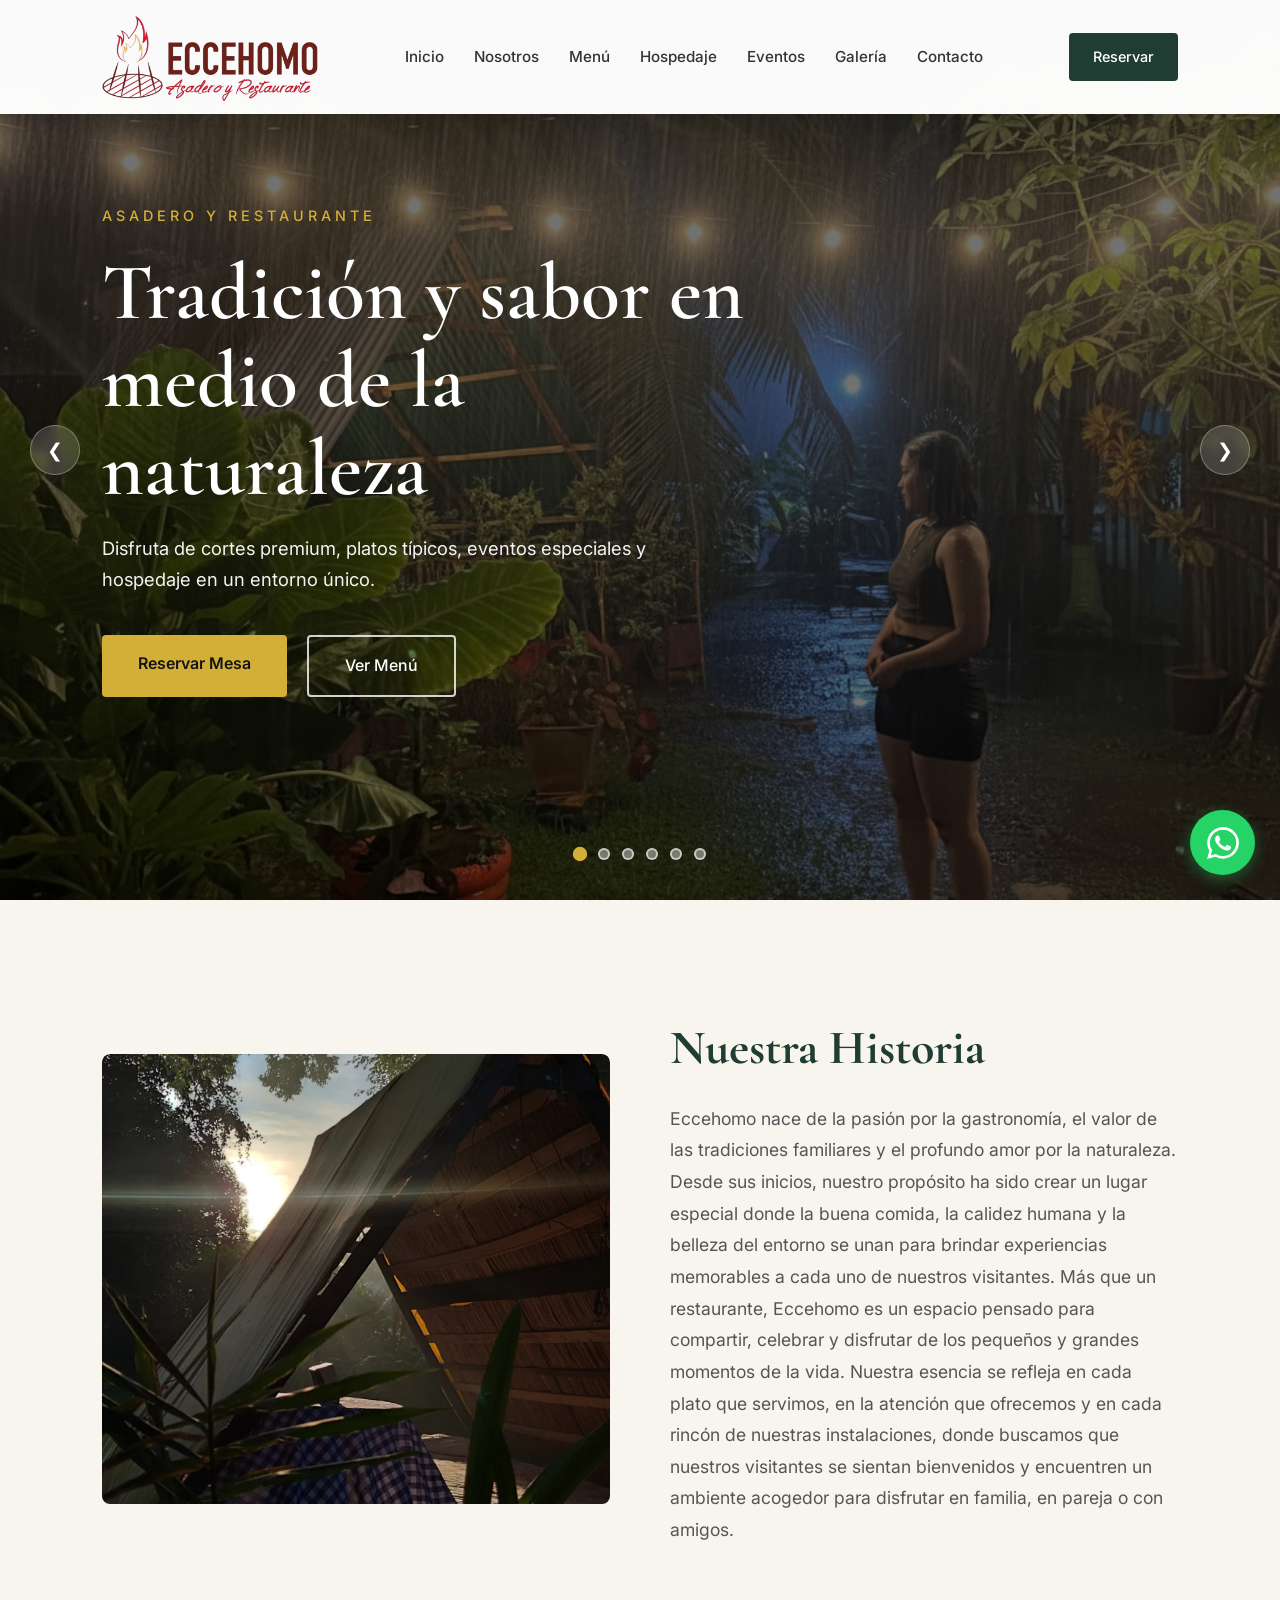
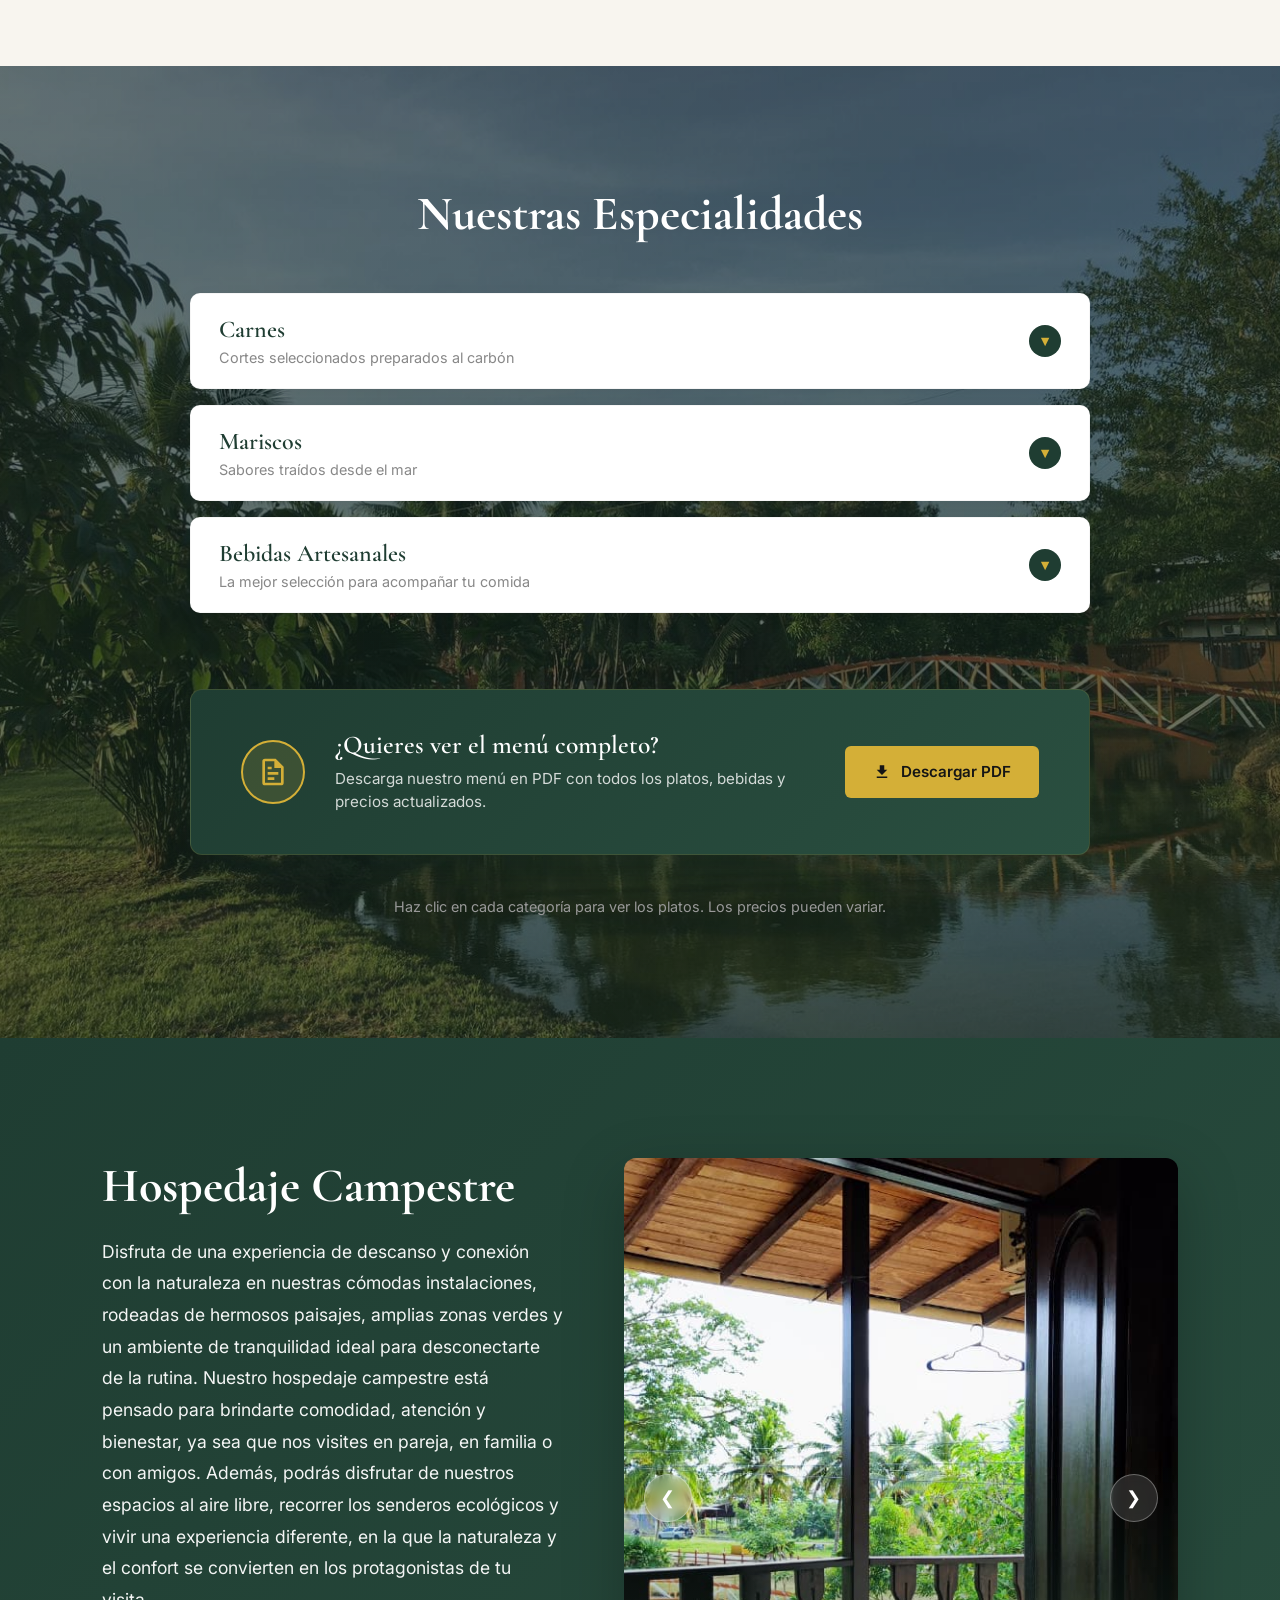
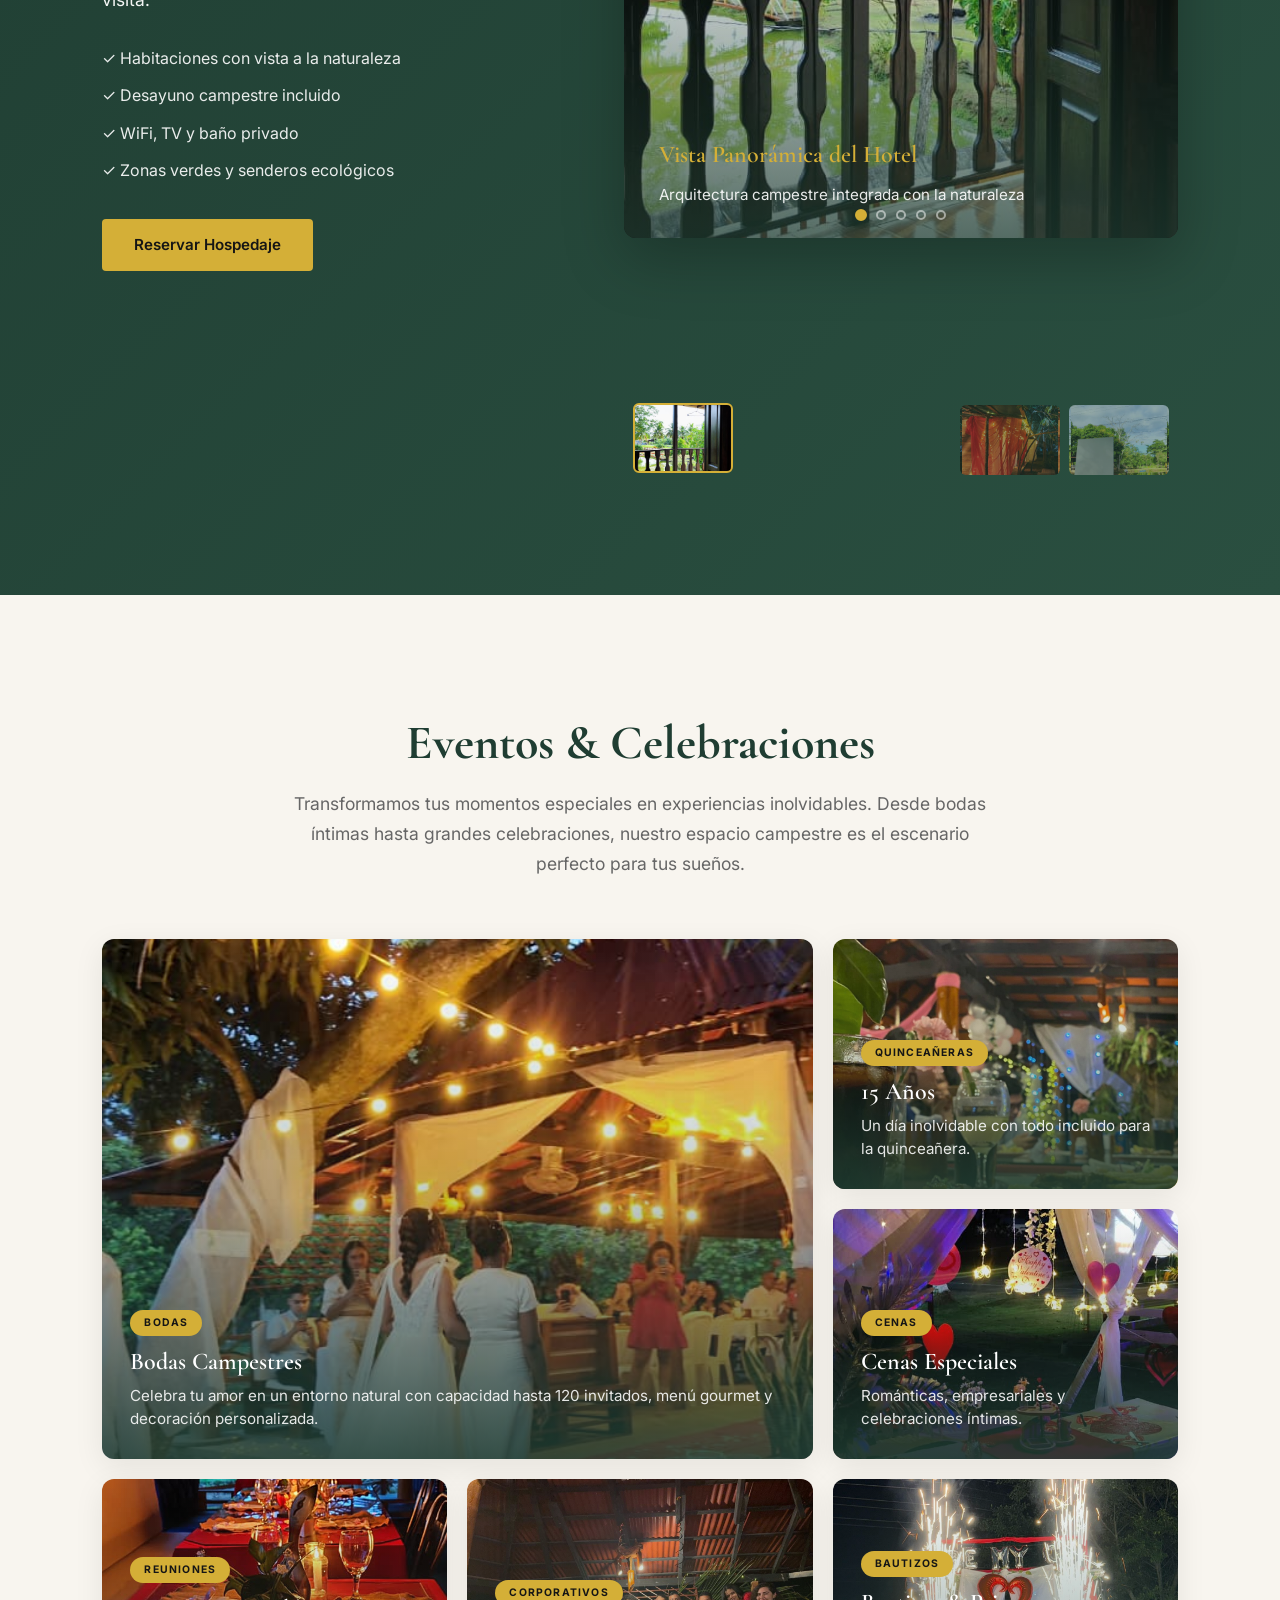
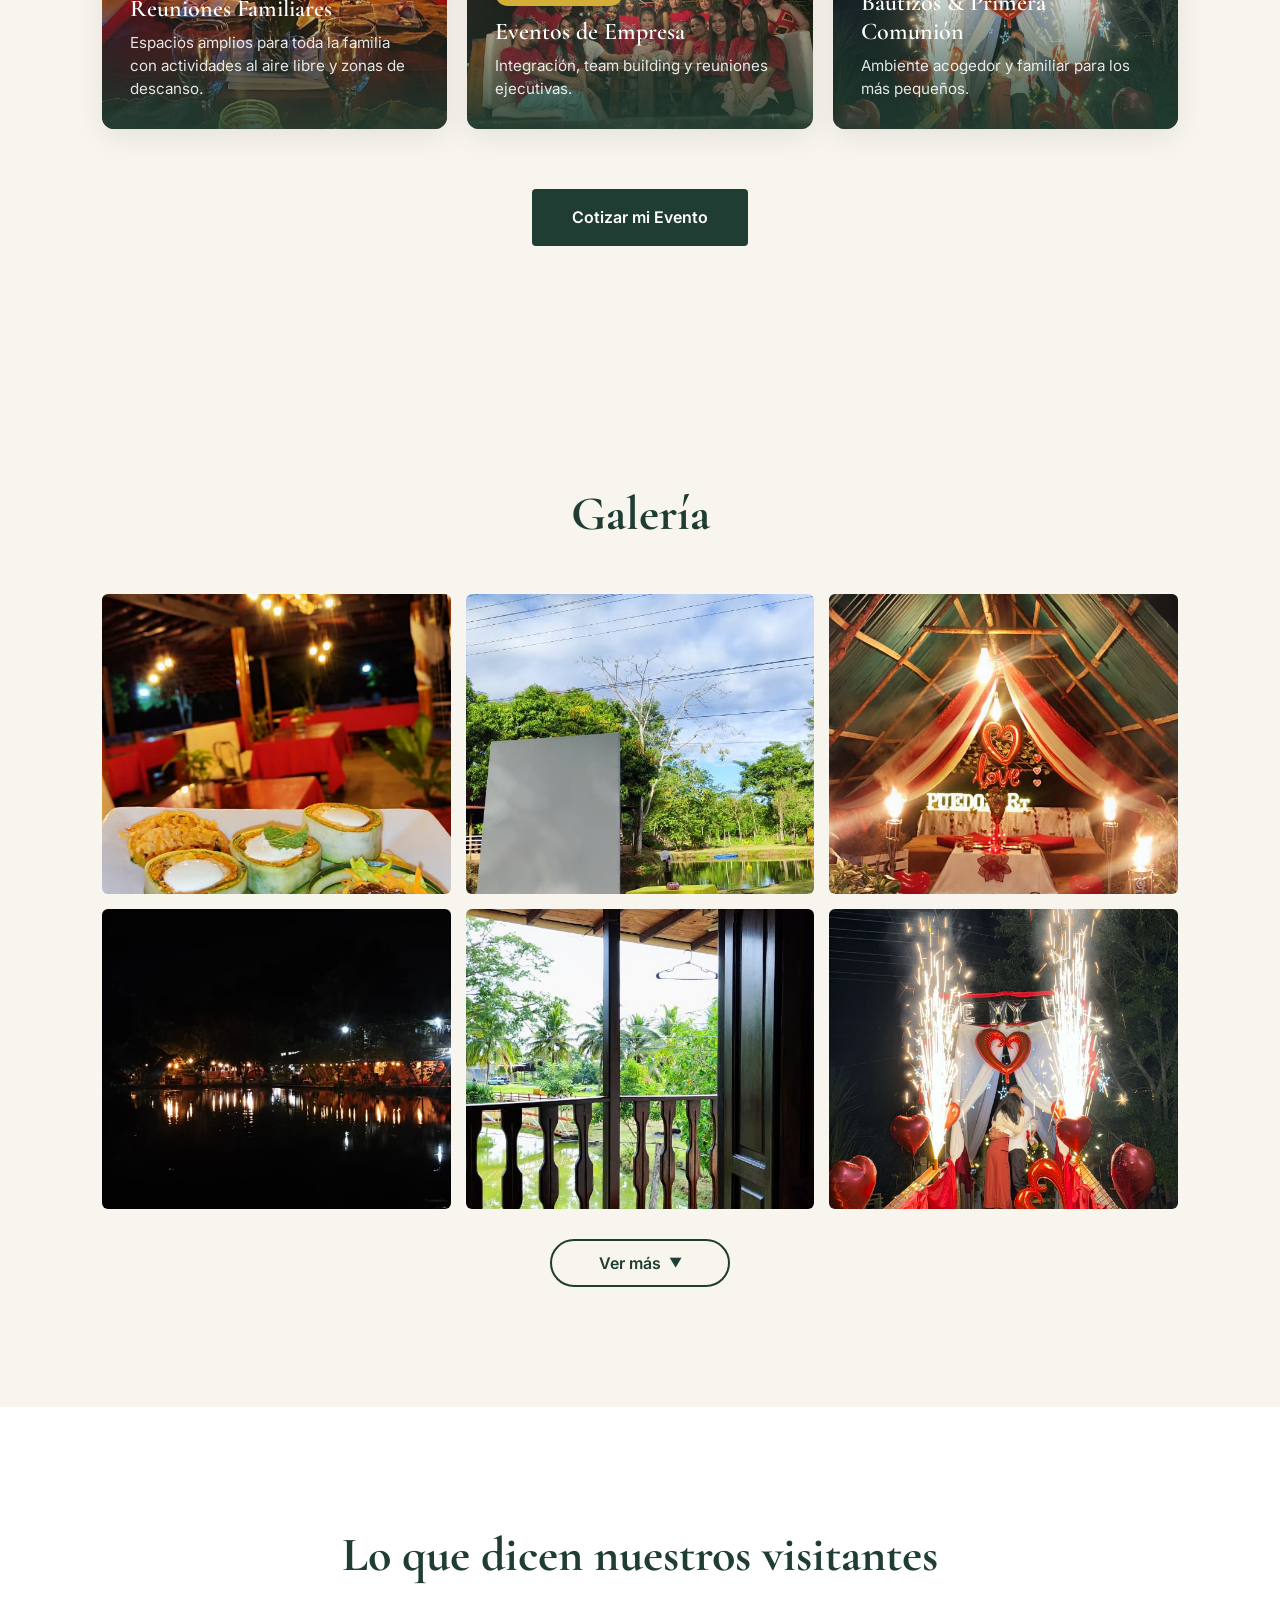
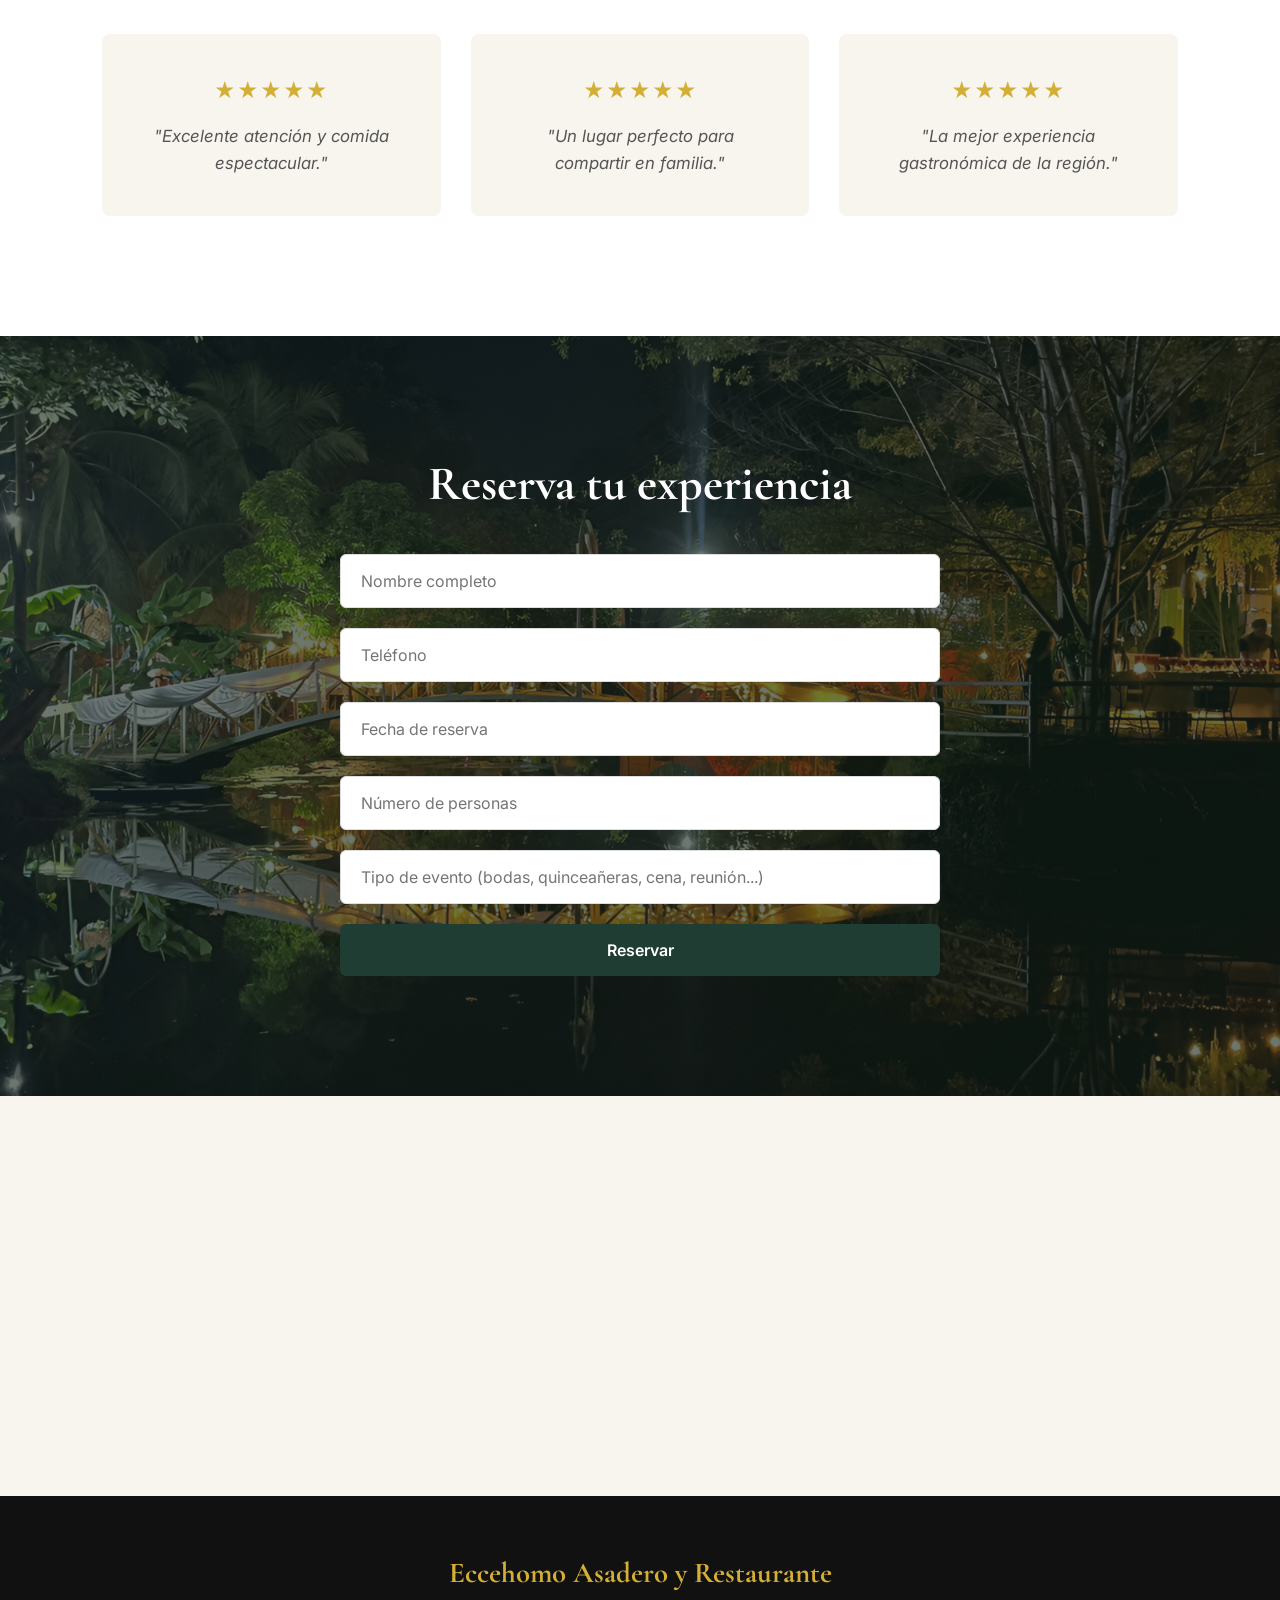
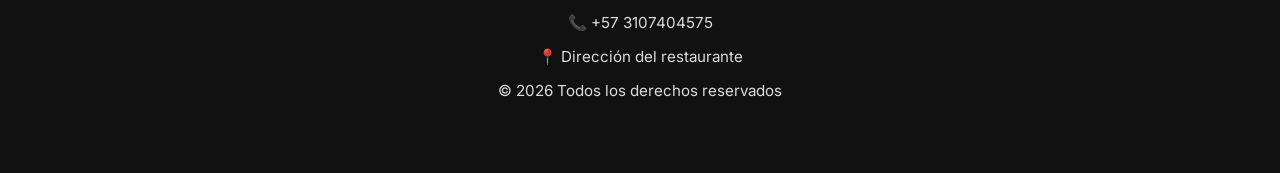
==== commit 3d4d0039: "cambios de diseno" ====
--- a/index.html
+++ b/index.html
@@ -59,7 +59,7 @@
       <div class="hero-carousel" id="heroCarousel">
         <div
           class="carousel-slide active"
-          style="background-image: url(&quot;imagenes/stecy.jpeg&quot;)"
+          style="background-image: url(&quot;imagenes/template_skin_enhancer.png&quot;)"
         ></div>
         <div
           class="carousel-slide"
@@ -160,7 +160,7 @@
 
       <div class="accordion-container">
         <!-- CARNES -->
-        <div class="accordion-item active" data-accordion>
+        <div class="accordion-item" data-accordion>
           <button class="accordion-header">
             <div class="accordion-title-group">
               <h3>Carnes</h3>
--- a/css/style.css
+++ b/css/style.css
@@ -1370,15 +1370,17 @@
 /* Miniaturas debajo del carrusel */
 .lodging-thumbs {
     display: flex;
-    gap: 10px;
+  flex-wrap: wrap;
+  gap: clamp(6px, 0.7vw, 10px);
     margin-top: 14px;
     grid-column: 2;
     justify-content: center;
 }
 
 .lodging-thumb {
-    width: 85px;
-    height: 60px;
+  width: 100px;
+  height: 70px;
+  flex: 0 0 auto;
     border-radius: 6px;
     background-size: cover;
     background-position: center;
@@ -1465,8 +1467,8 @@
     }
 
     .lodging-thumb {
-        width: 60px;
-        height: 42px;
+      width: 72px;
+      height: 50px;
     }
 }
 /*SECCIÓN EVENTOS */
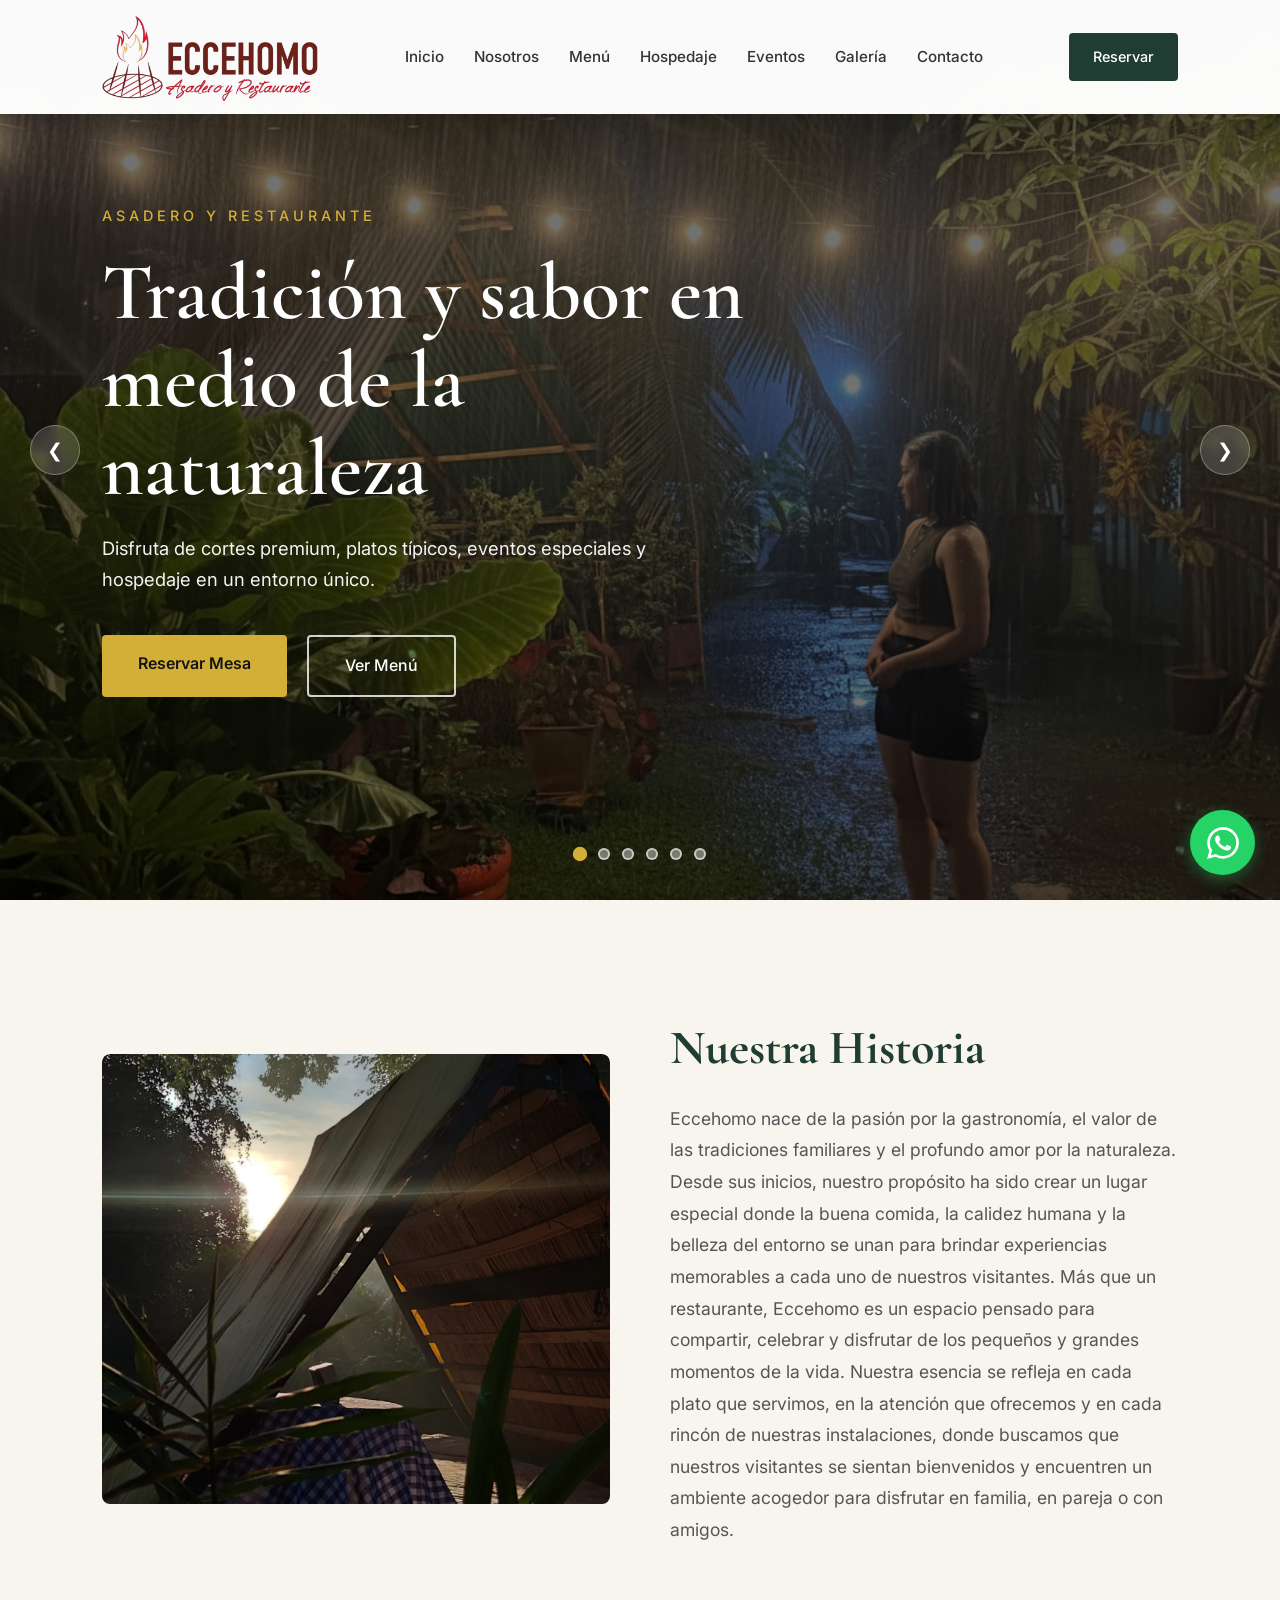
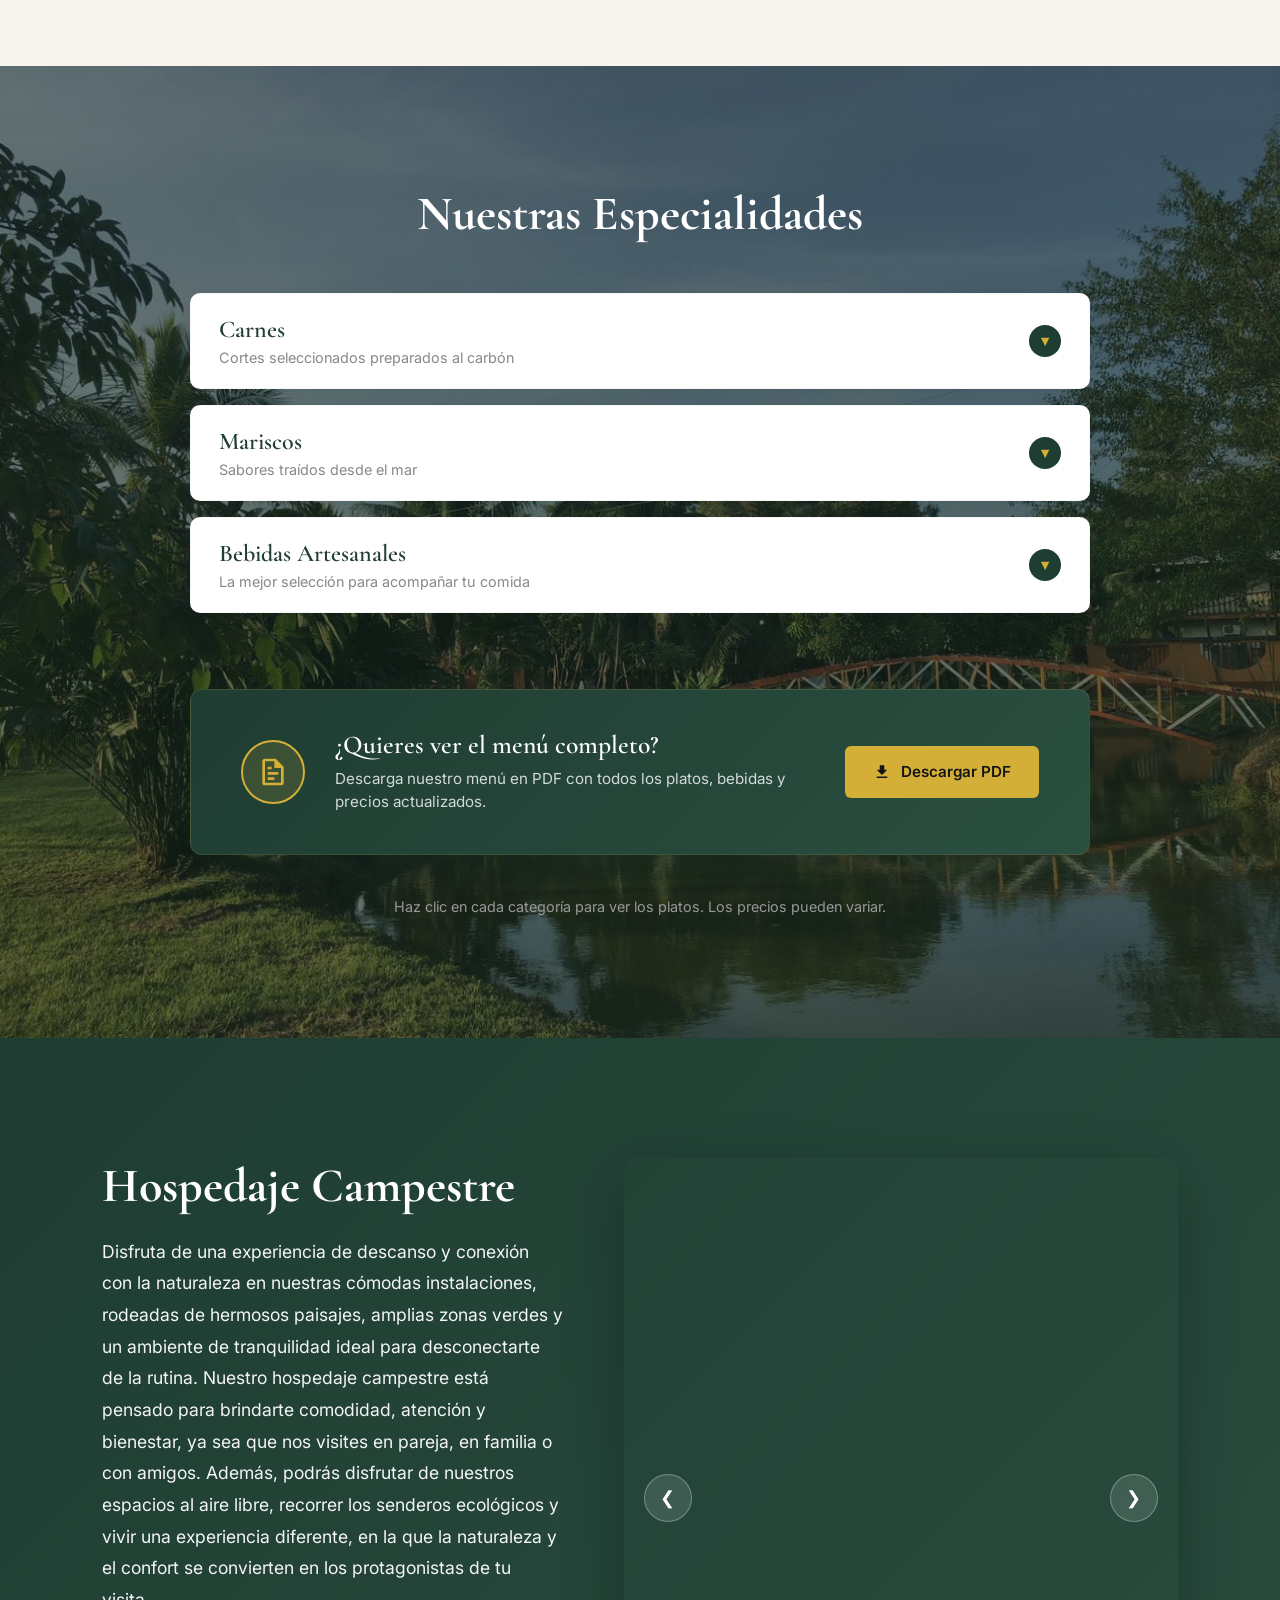
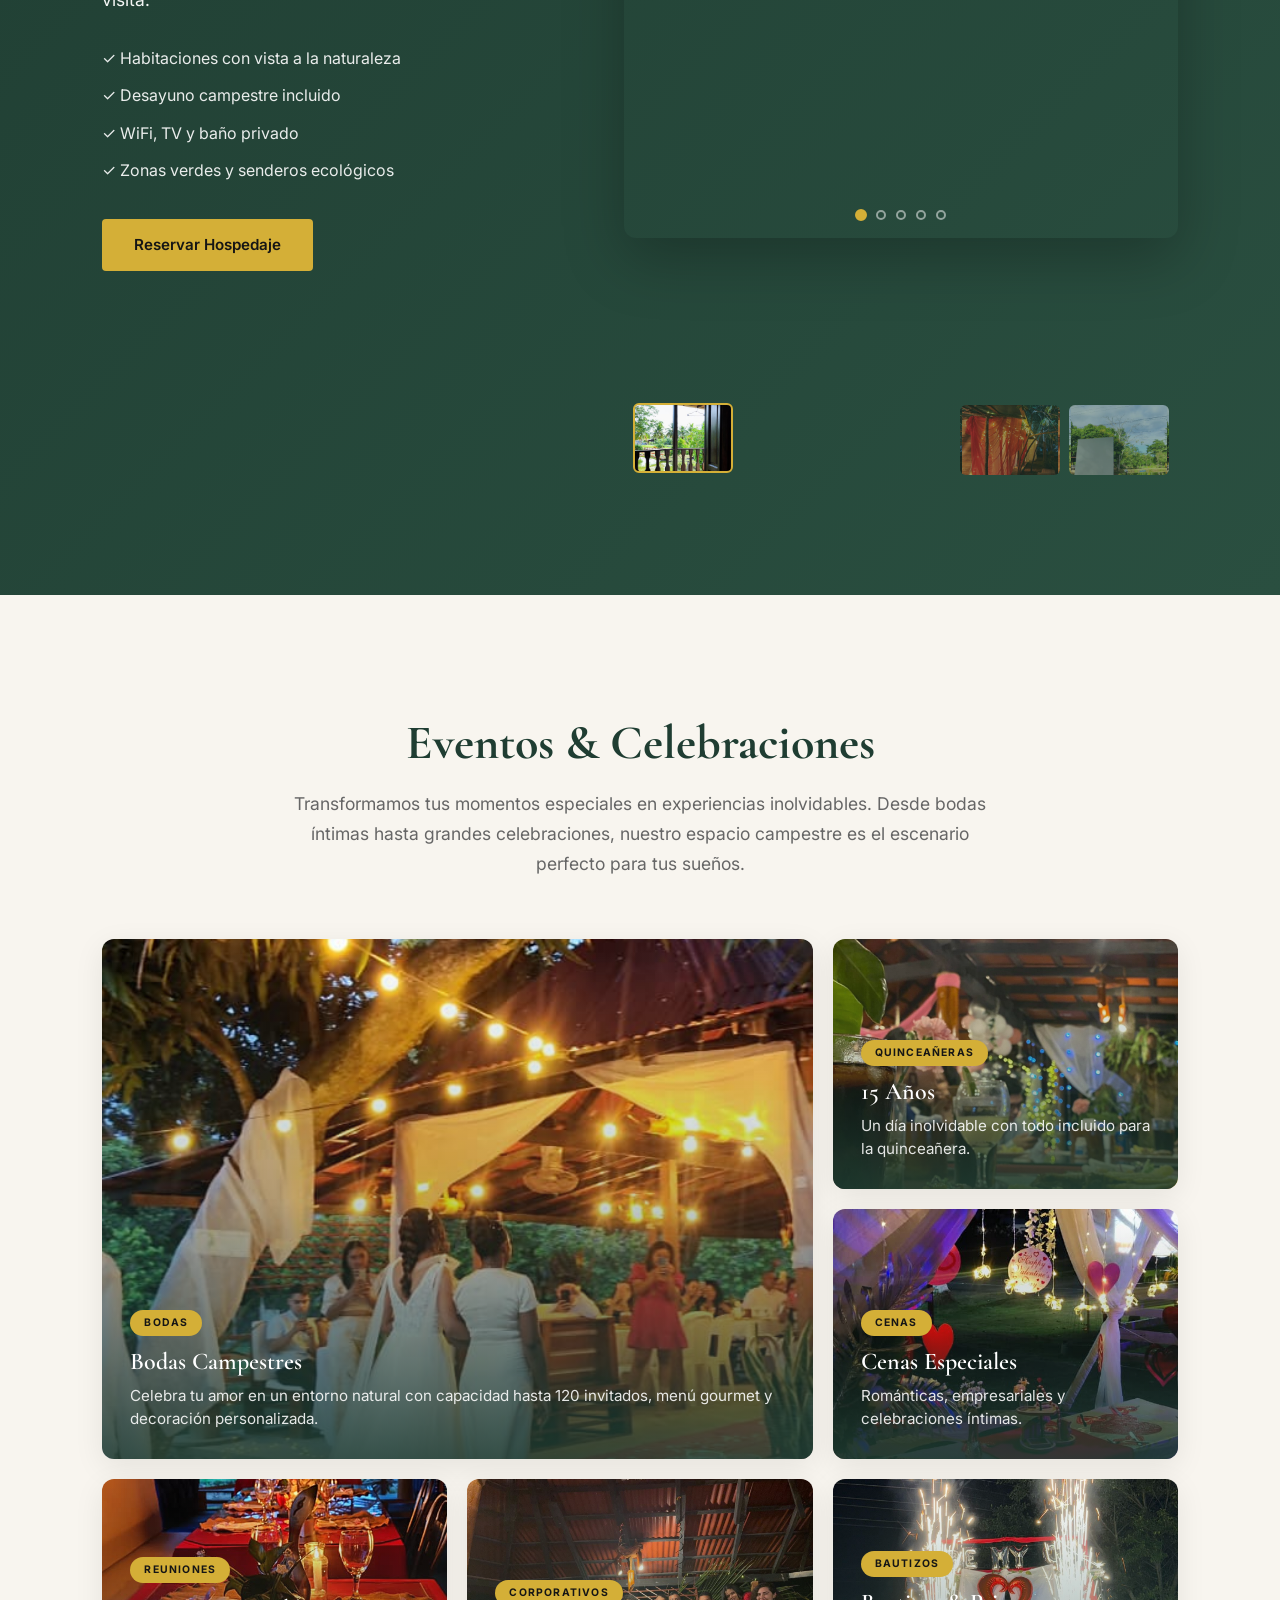
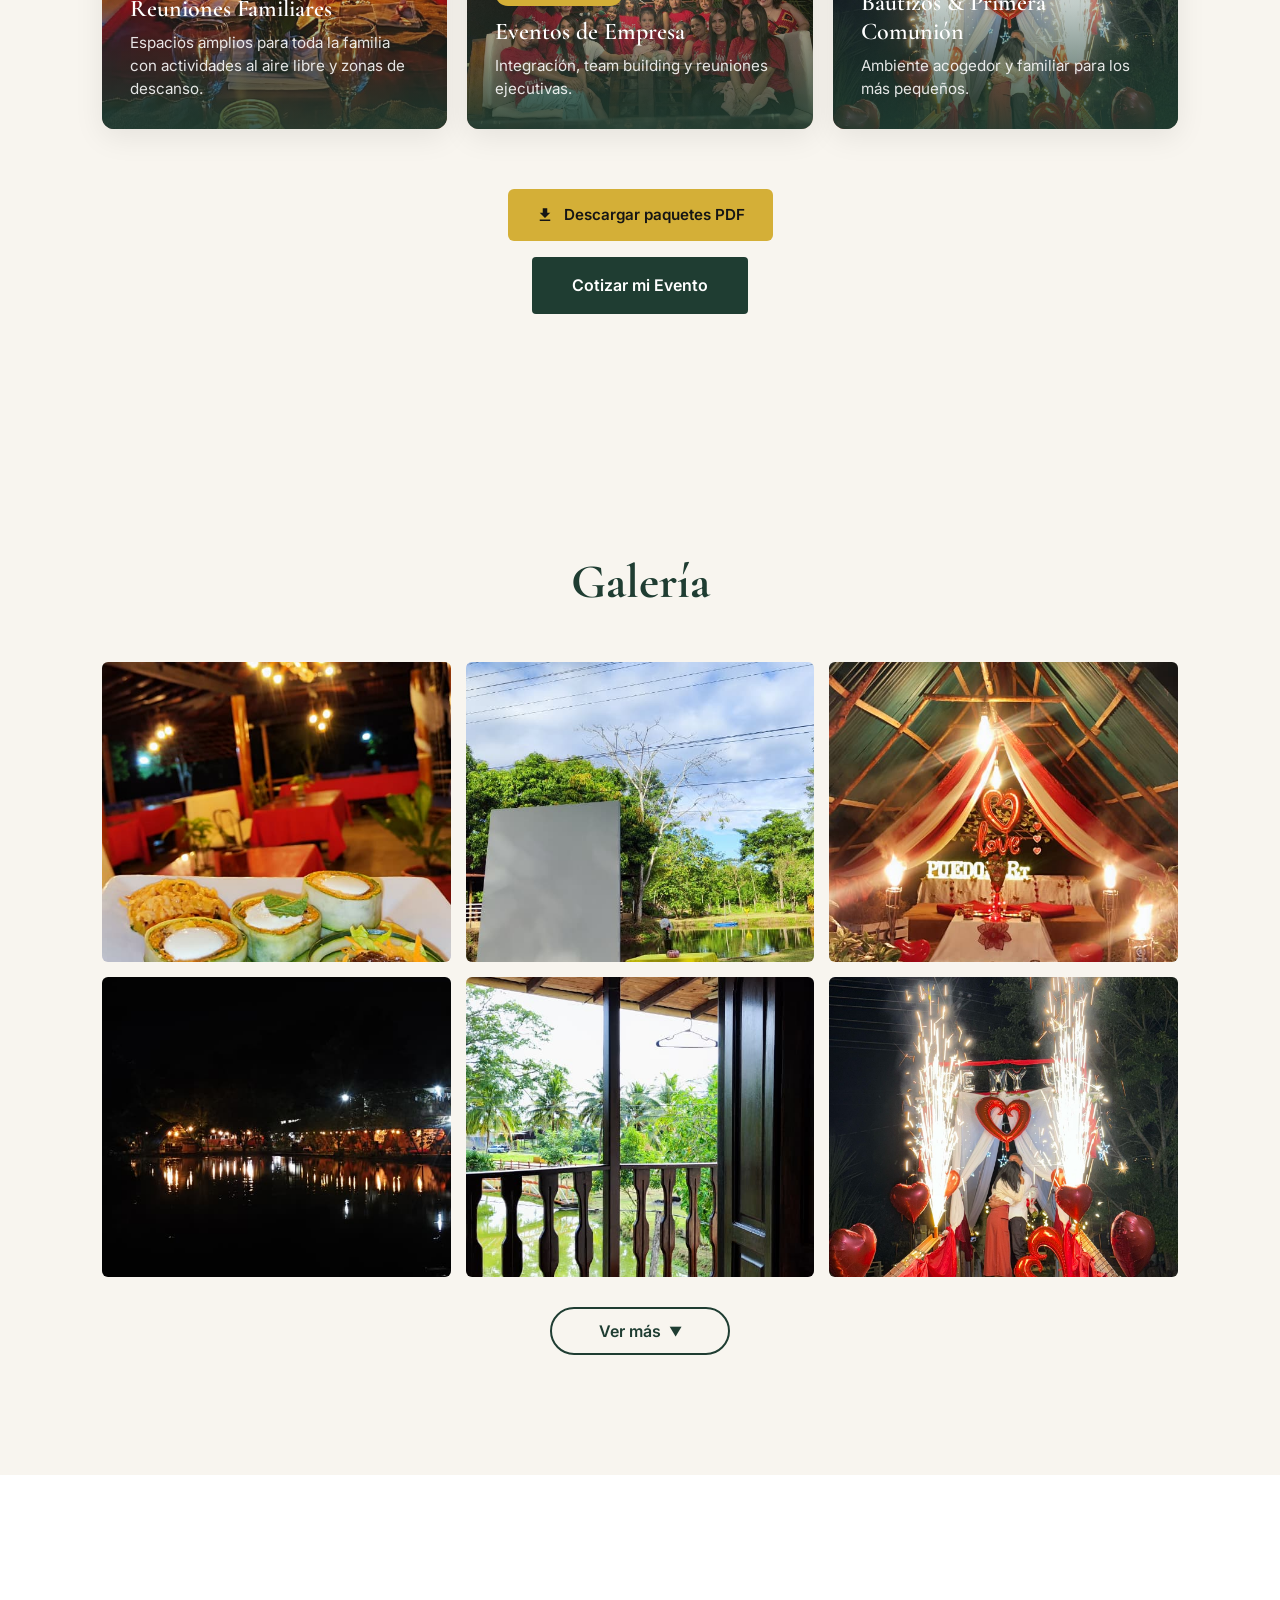
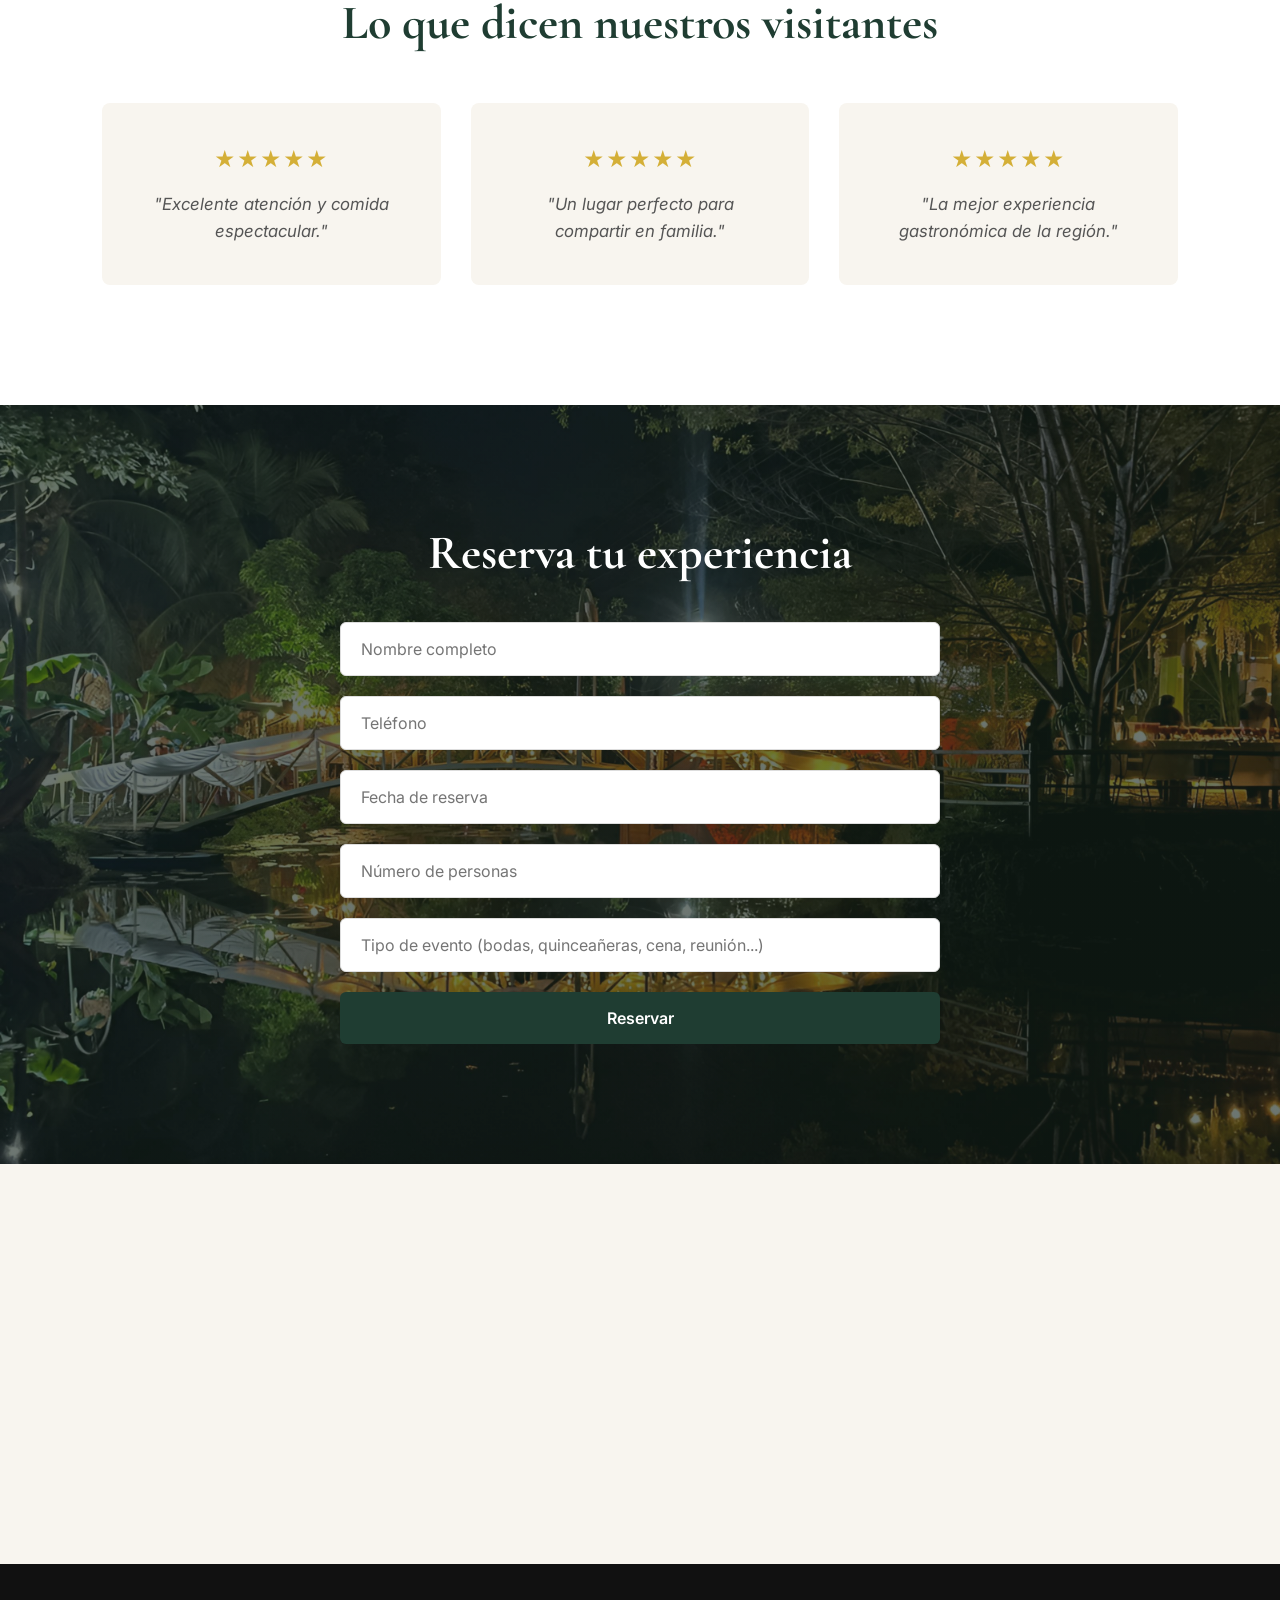
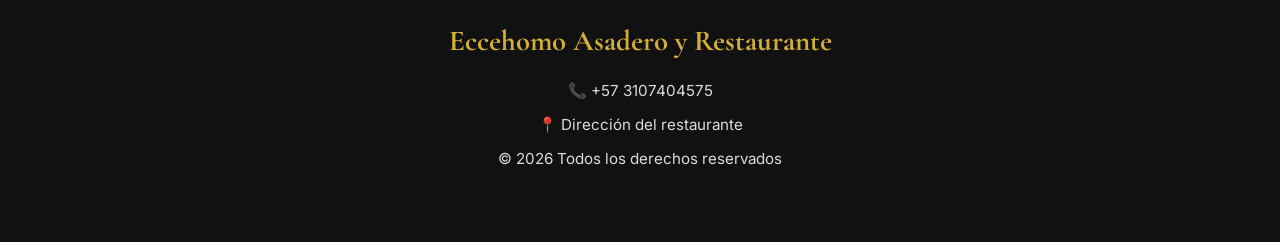
==== commit 597c3dde: "configuracion de administracion" ====
--- a/index.html
+++ b/index.html
@@ -545,6 +545,18 @@
         </div>
       </div>
 
+      <div class="event-packages">
+        <a href="documentos/Paquetes de eventos.pdf" class="btn-download" download>
+          <svg viewBox="0 0 24 24" xmlns="http://www.w3.org/2000/svg" aria-hidden="true">
+            <path
+              fill="currentColor"
+              d="M19 9h-4V3H9v6H5l7 7 7-7zM5 18v2h14v-2H5z"
+            />
+          </svg>
+          Descargar paquetes PDF
+        </a>
+      </div>
+
       <div class="event-cta">
         <a href="#reservas">Cotizar mi Evento</a>
       </div>
@@ -735,6 +747,8 @@
       <div class="lightbox-counter" id="lightboxCounter">1 / 6</div>
     </div>
 
+    <!-- Contenido editable desde el panel de administración -->
+    <script src="js/content.js"></script>
     <script src="js/main.js"></script>
   </body>
 </html>
--- a/css/style.css
+++ b/css/style.css
@@ -802,6 +802,10 @@
     text-align: center;
   }
 
+  .about-text p {
+    text-align: center;
+  }
+
   .lodging h2 {
     text-align: center;
   }
@@ -1597,9 +1601,15 @@
 }
 
 /* Botón CTA */
+.event-packages {
+  display: flex;
+  justify-content: center;
+  margin-top: 60px;
+}
+
 .event-cta {
     text-align: center;
-    margin-top: 60px;
+  margin-top: 16px;
 }
 
 .event-cta a {
